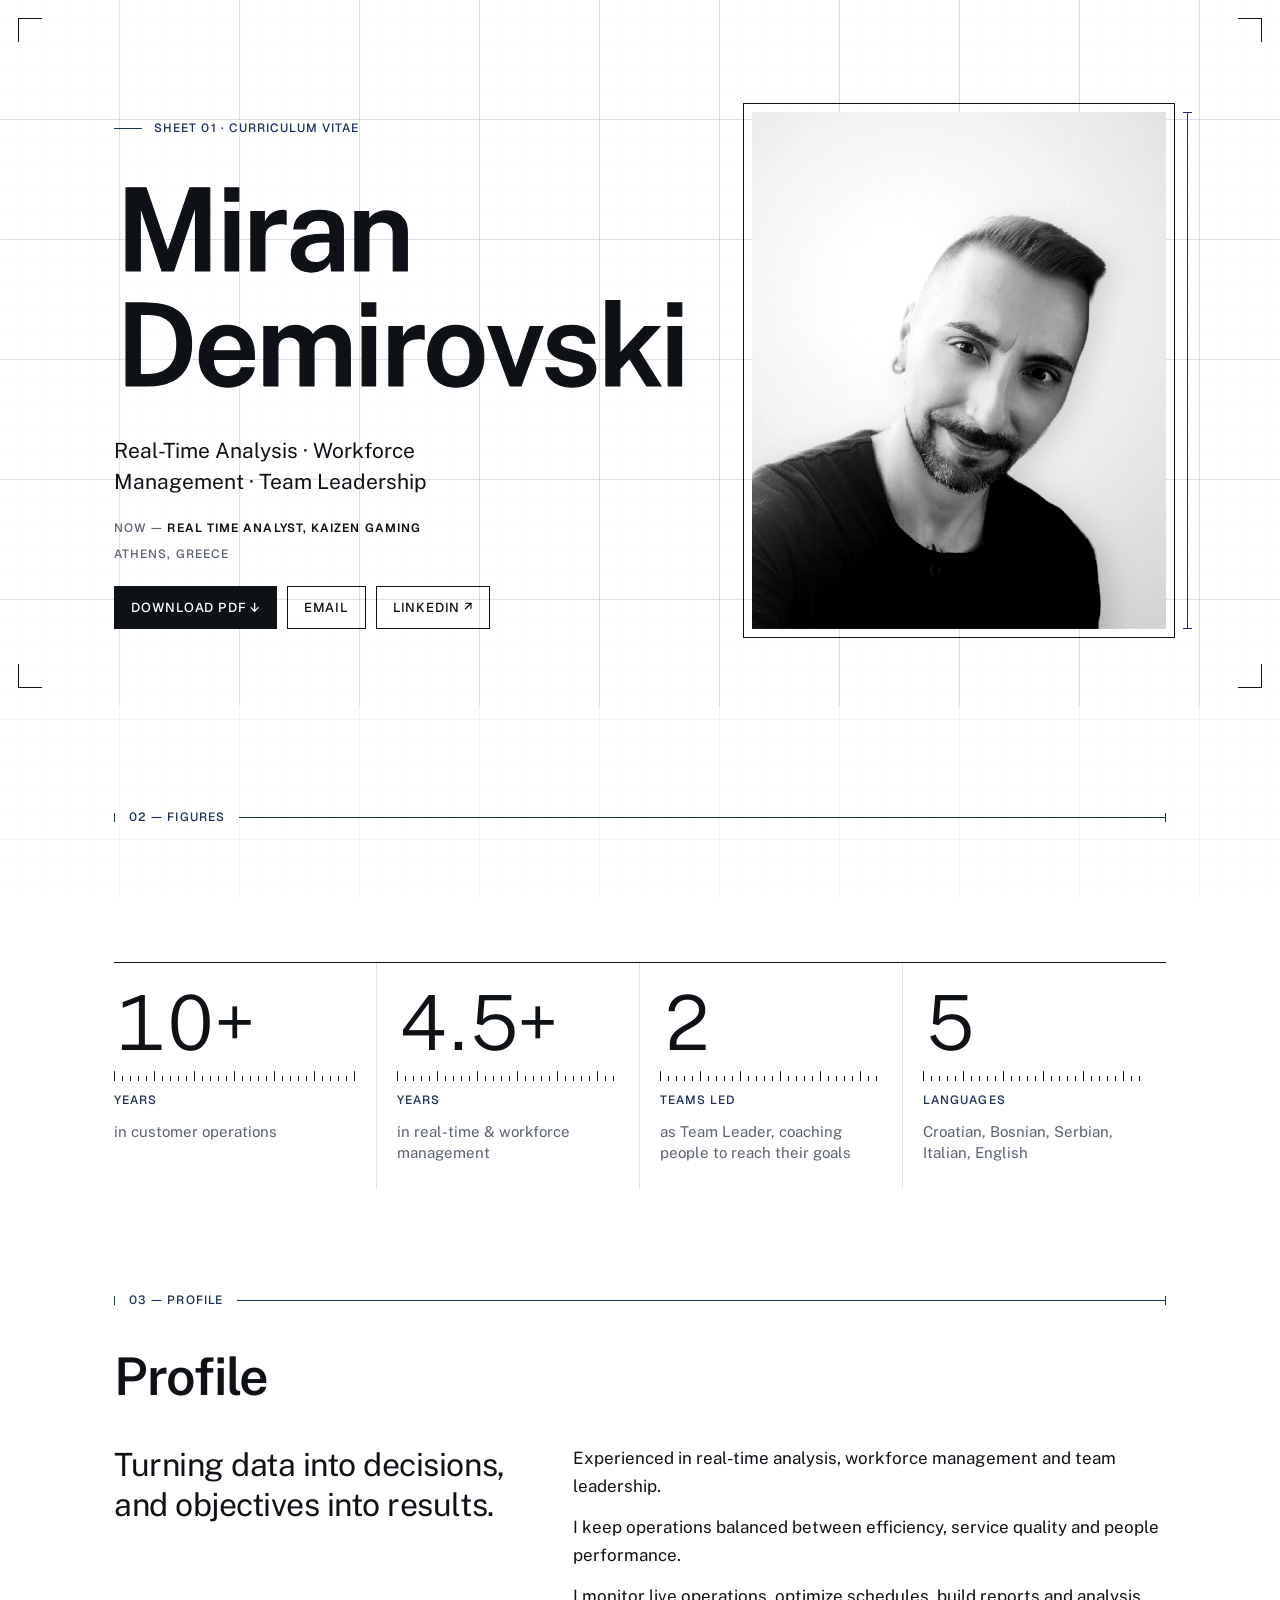
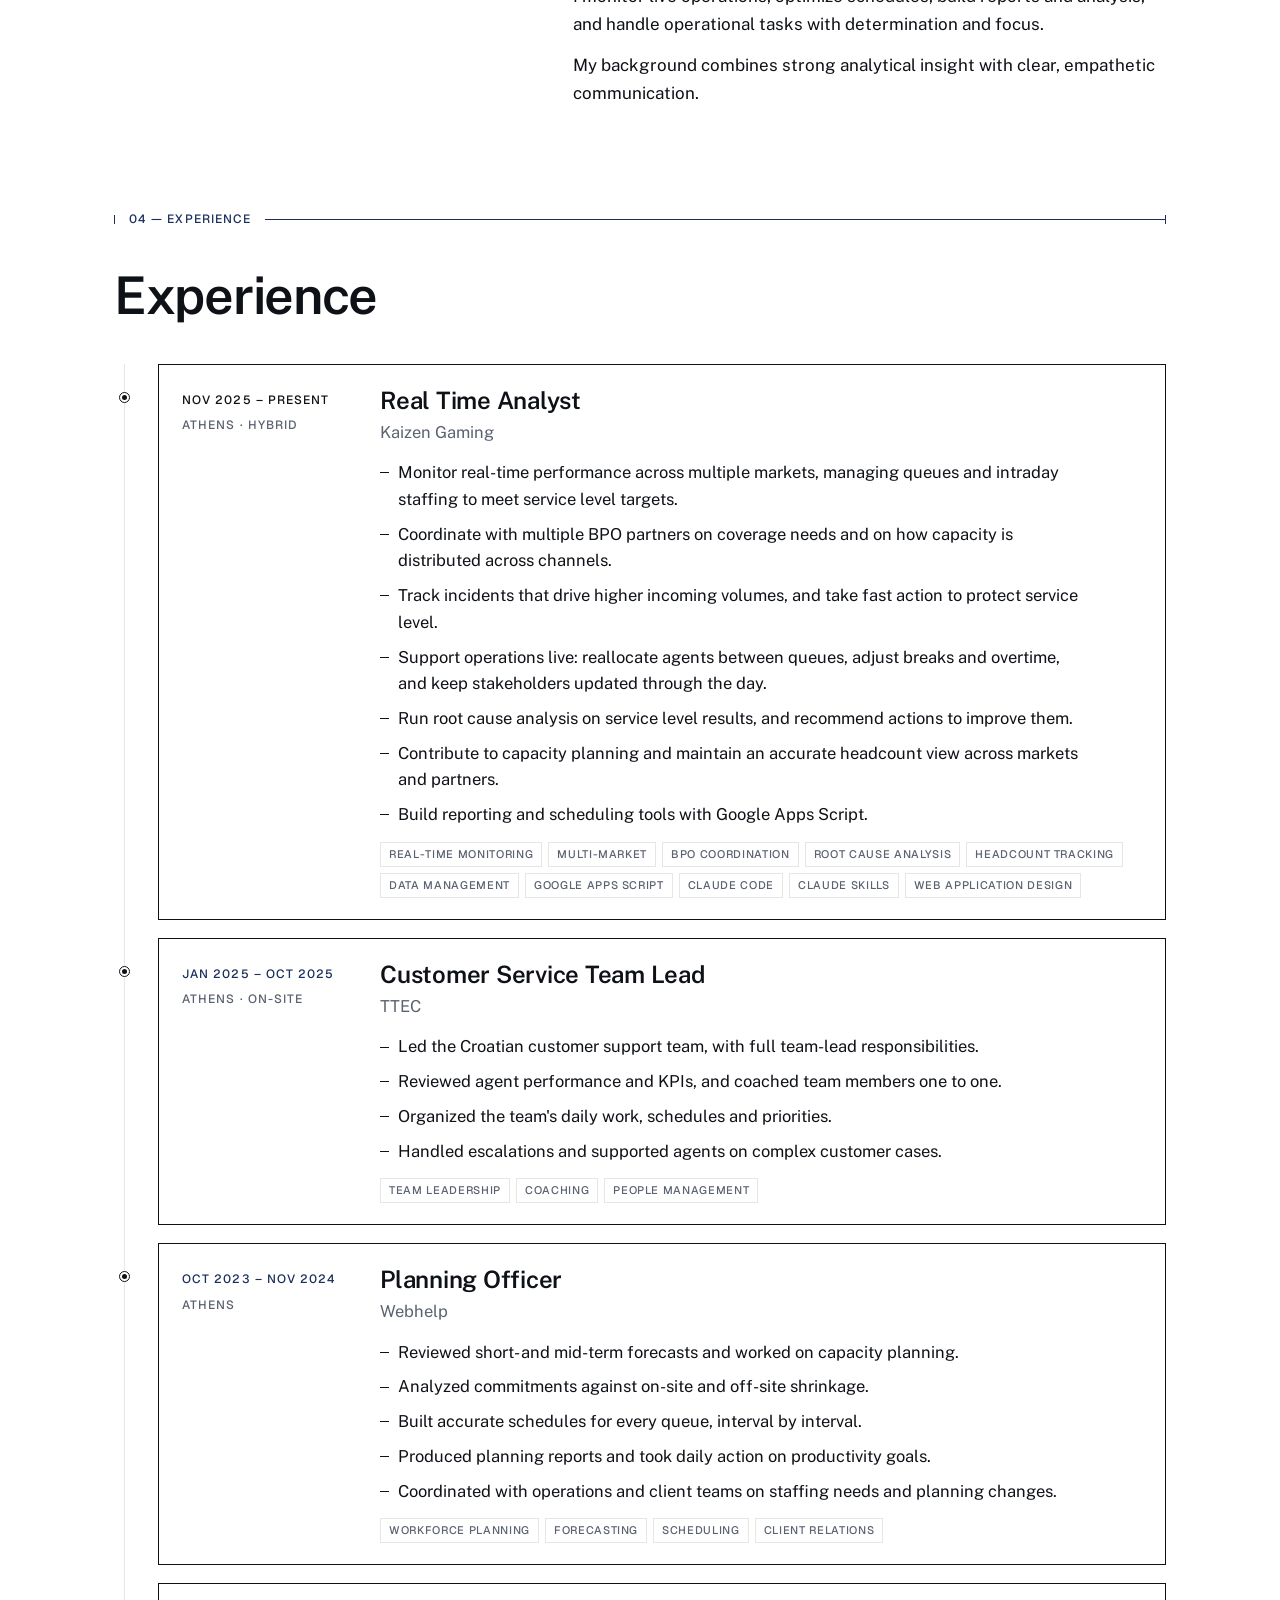
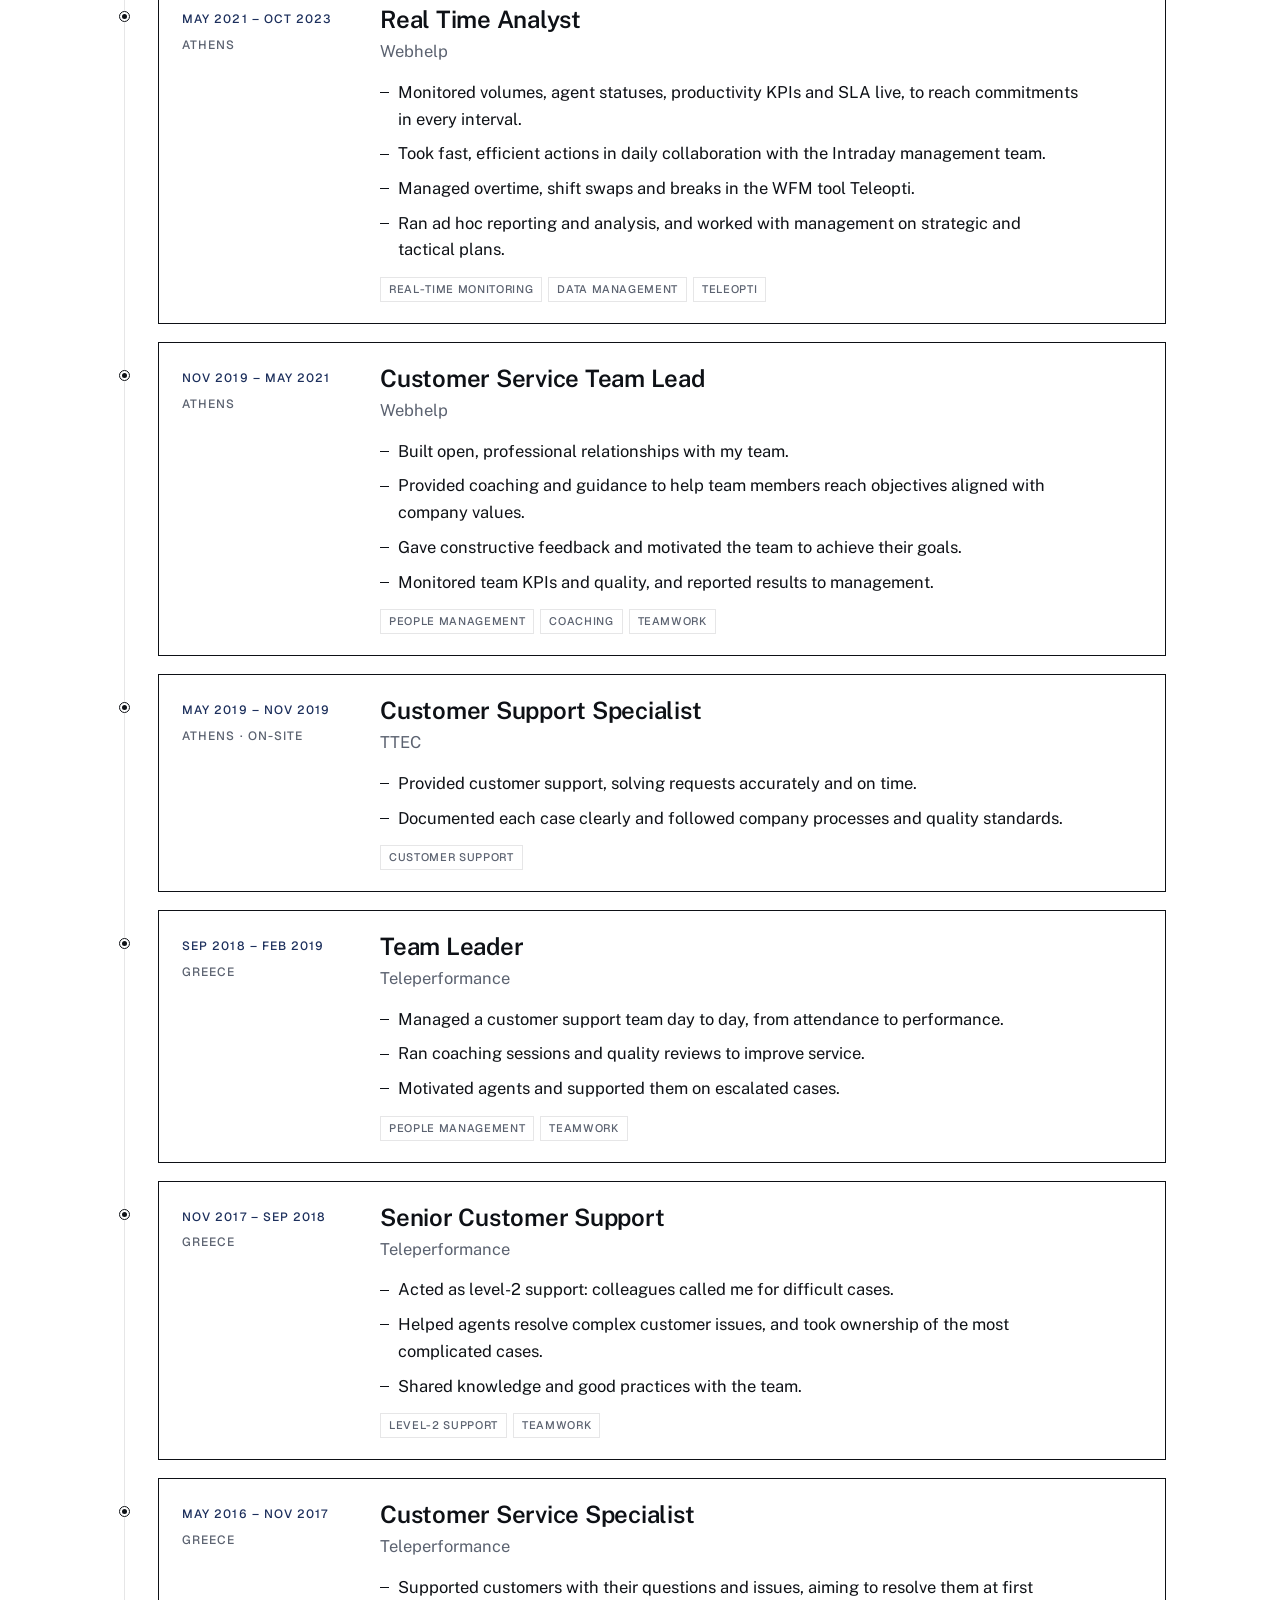
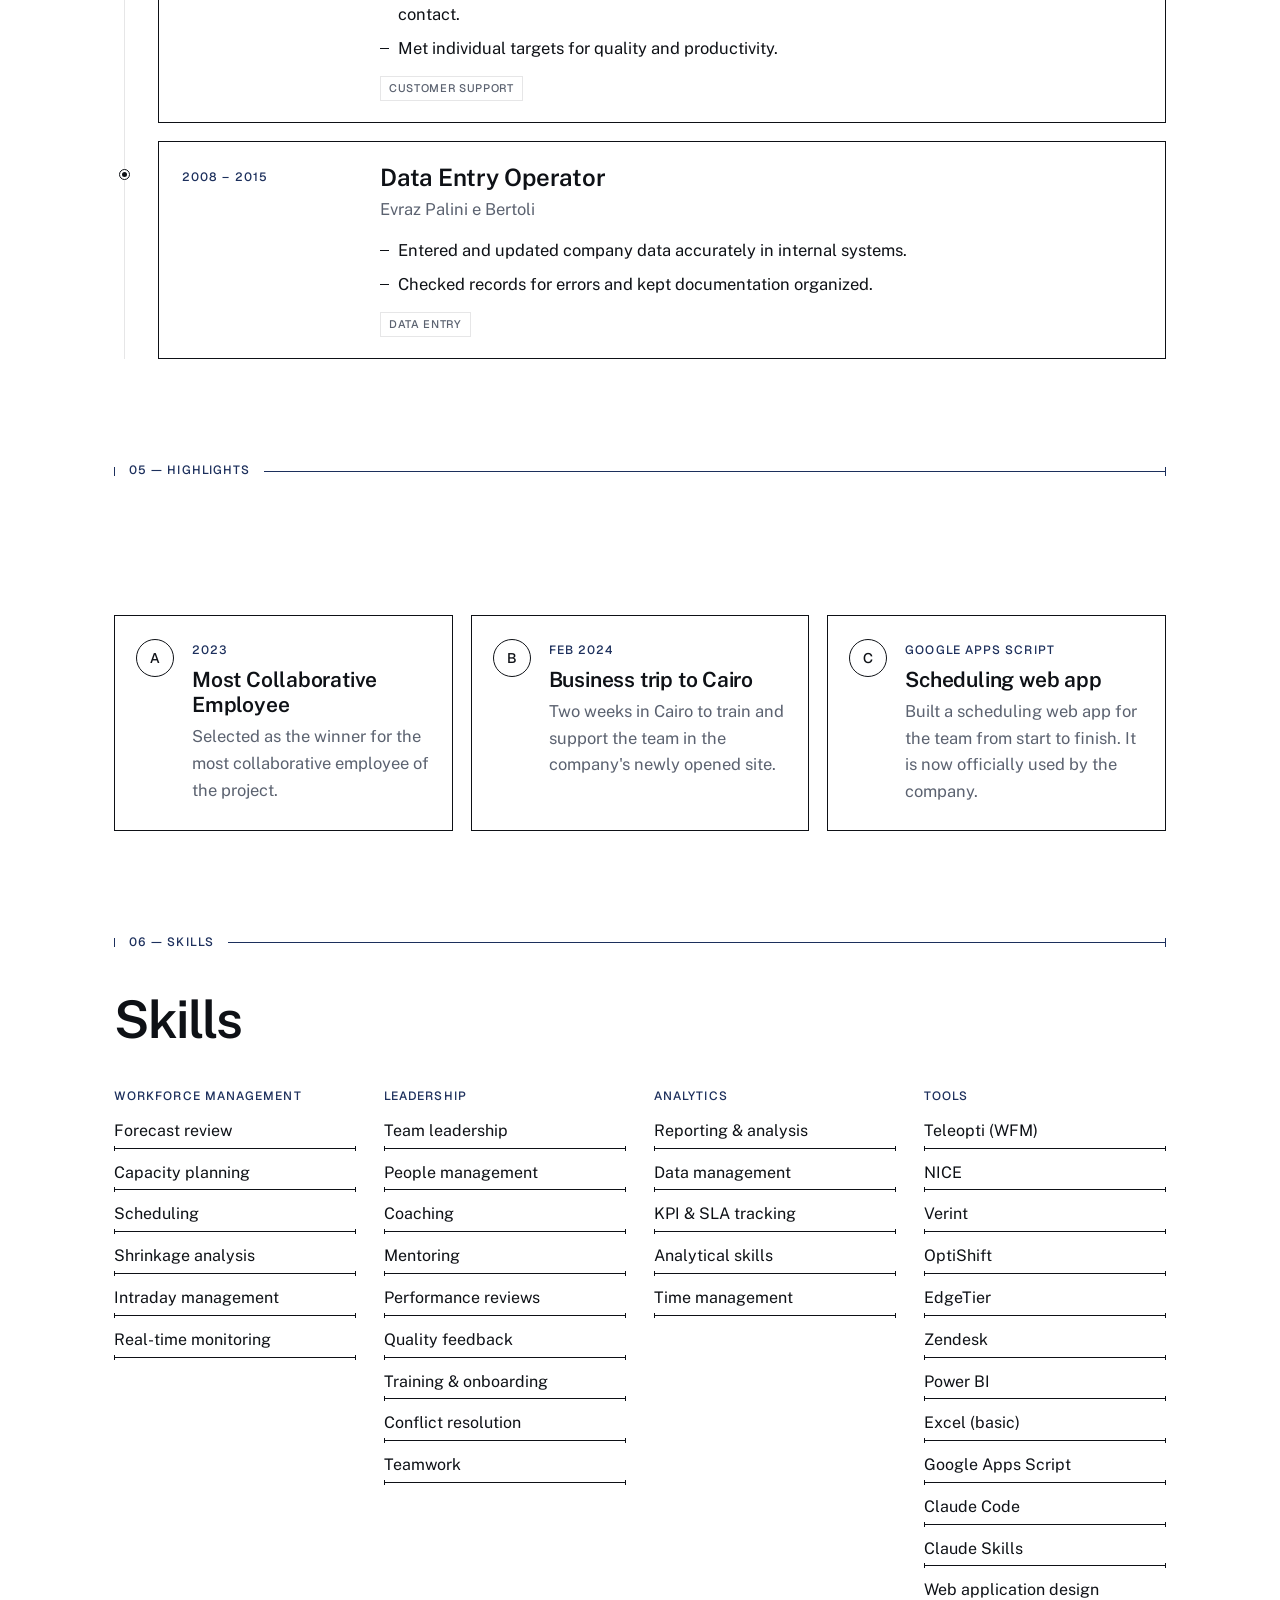
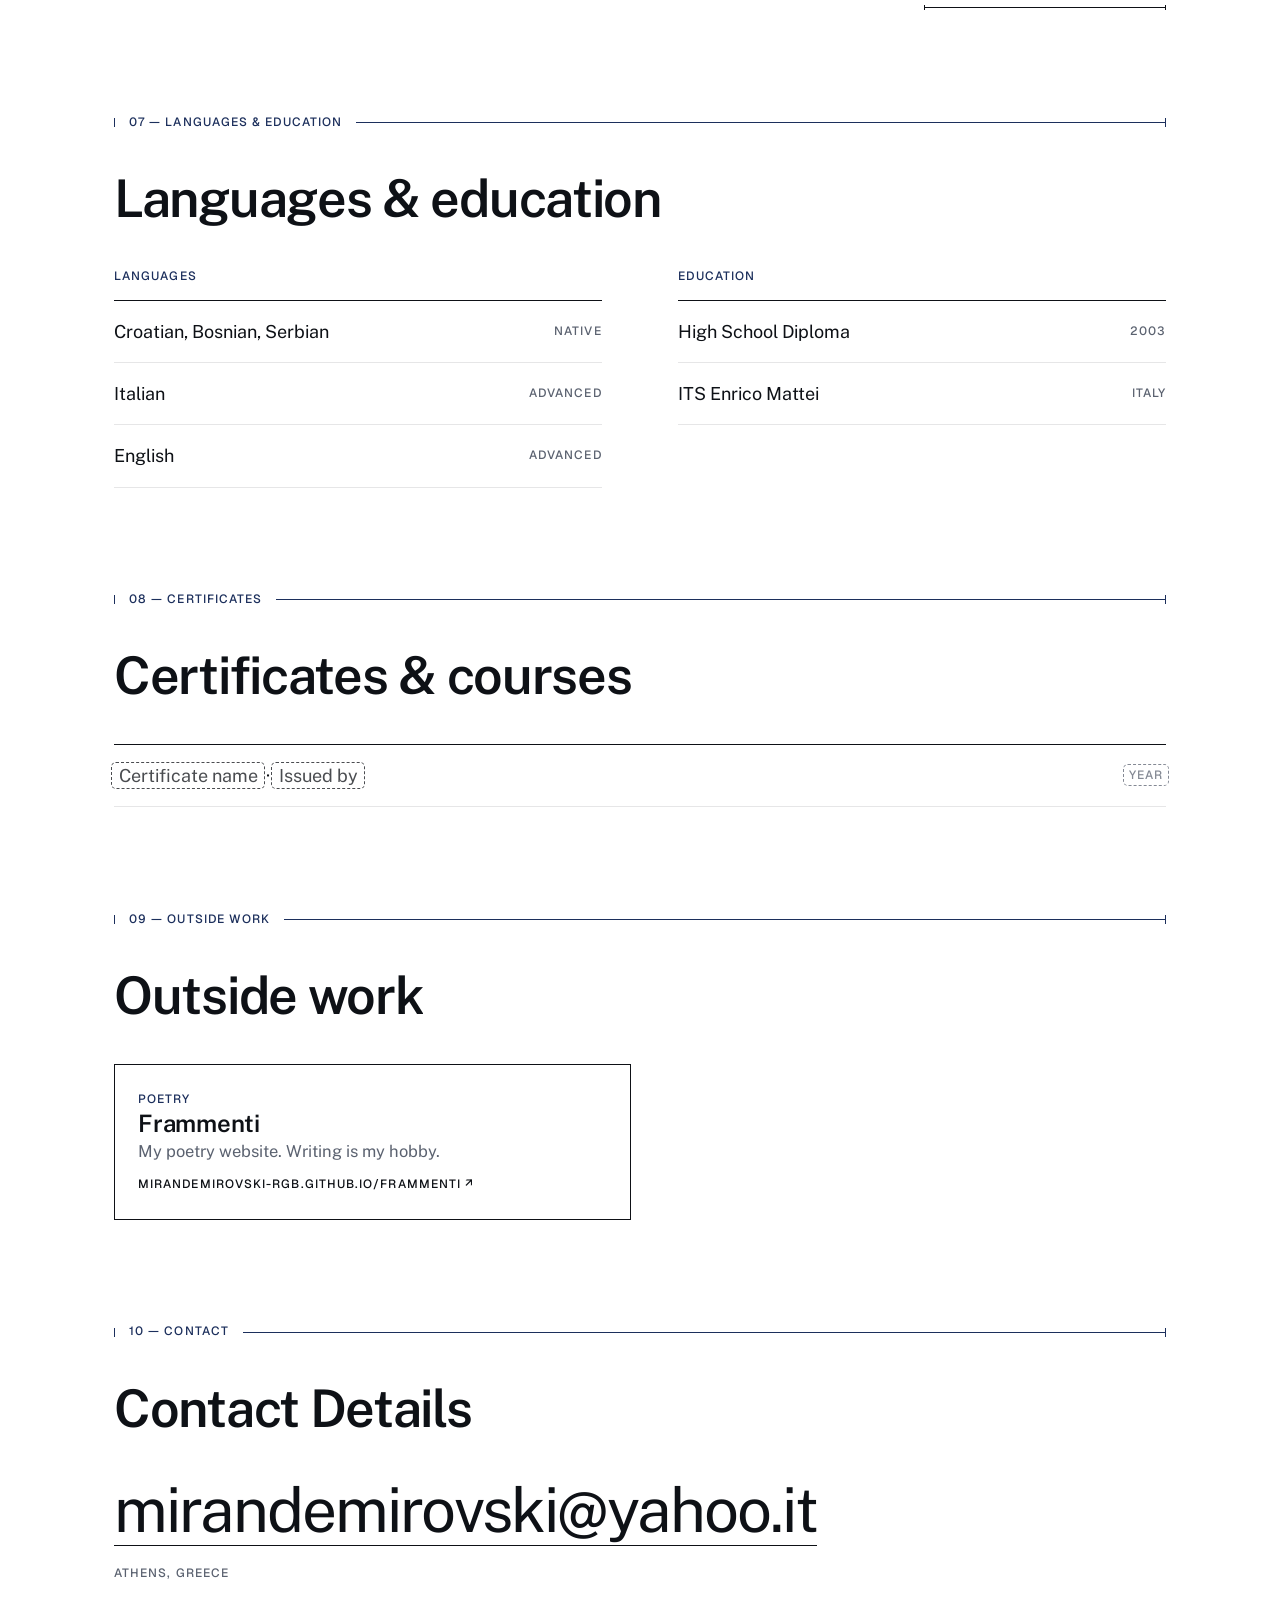
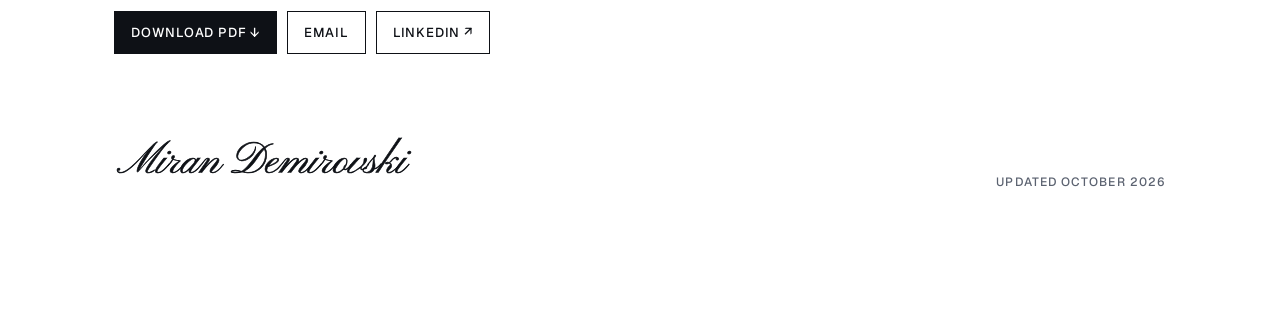
==== index.html @ 48b585ee "Reword Kaizen Gaming role, poetry project card, simpler contact - Kaizen Gaming bullets rewritten: q" ====
<!doctype html>
<html lang="en">
<head>
<meta charset="utf-8">
<meta name="viewport" content="width=device-width, initial-scale=1, viewport-fit=cover">
<title>Miran Demirovski — Real-Time &amp; Workforce Management</title>
<meta name="description" content="Real-Time Analyst in Athens. 10+ years in customer operations, workforce management and team leadership.">
<meta name="author" content="Miran Demirovski">
<link rel="canonical" href="https://mirandemirovski-rgb.github.io/">
<meta property="og:type" content="profile">
<meta property="og:title" content="Miran Demirovski — Real-Time &amp; Workforce Management">
<meta property="og:description" content="Real-Time Analyst in Athens. 10+ years in customer operations, workforce management and team leadership.">
<meta property="og:url" content="https://mirandemirovski-rgb.github.io/">
<meta property="og:image" content="https://mirandemirovski-rgb.github.io/assets/og-image.png">
<meta property="og:image:width" content="1200">
<meta property="og:image:height" content="630">
<meta name="twitter:card" content="summary_large_image">
<meta name="theme-color" content="#ffffff">
<link rel="icon" href="assets/favicon.svg" type="image/svg+xml">
<link rel="apple-touch-icon" href="assets/apple-touch-icon.png">
<link rel="preconnect" href="https://fonts.googleapis.com">
<link rel="preconnect" href="https://fonts.gstatic.com" crossorigin>
<link rel="stylesheet" href="https://fonts.googleapis.com/css2?family=Public+Sans:wght@200..800&family=Geist:wght@400;500;600&family=Pinyon+Script&display=swap">
<link rel="stylesheet" href="assets/core.css">
<script type="application/ld+json">
{"@context":"https://schema.org","@type":"Person","name":"Miran Demirovski","jobTitle":"Real Time Analyst","worksFor":{"@type":"Organization","name":"Kaizen Gaming"},"address":{"@type":"PostalAddress","addressLocality":"Athens","addressCountry":"GR"},"email":"mailto:mirandemirovski@yahoo.it","url":"https://mirandemirovski-rgb.github.io/","sameAs":["https://www.linkedin.com/in/miran-demirovski-b1aa41196"]}
</script>
<style>
/* Layout: a technical drawing sheet on pure white. Grid, dimension lines, navy ink, a signature at the end. */
:root {
  --paper: #ffffff;
  --ink: #0e1116;
  --muted: #5b6270;
  --grid: rgba(14, 17, 22, .045);
  --grid-strong: rgba(14, 17, 22, .1);
  --dim: #1c2f5c;
  --dim-soft: rgba(28, 47, 92, .2);
  --sans: "Public Sans", "Helvetica Neue", Arial, sans-serif;
  --label: "Geist", "Helvetica Neue", Arial, sans-serif;
  --sign: "Pinyon Script", "Snell Roundhand", cursive;
  --gut: clamp(16px, 5vw, 64px);
  --max: 1180px;
  color-scheme: light;
}
body { background: var(--paper); color: var(--ink); font: 400 16.5px/1.62 var(--sans); }
.sr { position: absolute; width: 1px; height: 1px; overflow: hidden; clip: rect(0 0 0 0); white-space: nowrap; }
.lab { font-family: var(--label); font-size: 12px; font-weight: 500; letter-spacing: .09em; text-transform: uppercase; }

/* Grid paper behind the page: fades in after the hero grid, fades out at the end */
.paper {
  position: fixed; inset: 0; z-index: -1; pointer-events: none;
  background-image:
    linear-gradient(var(--grid-strong) 1px, transparent 1px),
    linear-gradient(90deg, var(--grid-strong) 1px, transparent 1px),
    linear-gradient(var(--grid) 1px, transparent 1px),
    linear-gradient(90deg, var(--grid) 1px, transparent 1px);
  background-size: 120px 120px, 120px 120px, 24px 24px, 24px 24px;
  background-position: -1px -1px;
  opacity: 0;
  transition: opacity 1.6s ease;
}
.grid-on .paper { opacity: 1; }
.complete .paper { opacity: .25; }

.wrap { max-width: var(--max); margin: 0 auto; padding-inline: var(--gut); }

/* ---------- First screen ---------- */
.hero { position: relative; padding-block: clamp(56px, 9vw, 112px) clamp(40px, 6vw, 80px); overflow: hidden; }
.hero-grid { position: absolute; inset: 0; width: 100%; height: 100%; pointer-events: none; }
.hero-grid line { stroke: var(--grid-strong); stroke-width: 1; vector-effect: non-scaling-stroke; }
.js .hero-grid line { stroke-dasharray: var(--len); stroke-dashoffset: var(--len); animation: drawline 1.1s cubic-bezier(.6,.05,.25,1) forwards; animation-delay: var(--d); }
@keyframes drawline { to { stroke-dashoffset: 0; } }

/* Corner marks: each arm draws out from its corner */
.corner { position: absolute; width: 24px; height: 24px; }
.corner::before, .corner::after { content: ""; position: absolute; background: var(--ink); }
.corner::before { height: 1px; width: 100%; }
.corner::after { width: 1px; height: 100%; }
.corner.tl { top: 18px; left: 18px; } .corner.tl::before { top: 0; left: 0; transform-origin: left; } .corner.tl::after { top: 0; left: 0; transform-origin: top; }
.corner.tr { top: 18px; right: 18px; } .corner.tr::before { top: 0; right: 0; transform-origin: right; } .corner.tr::after { top: 0; right: 0; transform-origin: top; }
.corner.bl { bottom: 18px; left: 18px; } .corner.bl::before { bottom: 0; left: 0; transform-origin: left; } .corner.bl::after { bottom: 0; left: 0; transform-origin: bottom; }
.corner.br { bottom: 18px; right: 18px; } .corner.br::before { bottom: 0; right: 0; transform-origin: right; } .corner.br::after { bottom: 0; right: 0; transform-origin: bottom; }
.js .corner::before { transform: scaleX(0); animation: armx 1.4s cubic-bezier(.65,0,.35,1) forwards; animation-delay: var(--cd); }
.js .corner::after { transform: scaleY(0); animation: army 1.4s cubic-bezier(.65,0,.35,1) forwards; animation-delay: var(--cd); }
@keyframes armx { to { transform: scaleX(1); } }
@keyframes army { to { transform: scaleY(1); } }

.hero-inner { position: relative; display: grid; grid-template-columns: minmax(0, 1.25fr) minmax(0, .9fr); gap: clamp(28px, 5vw, 72px); align-items: end; }
.hero-text { min-width: 0; display: grid; gap: 22px; }
.sheet-label { color: var(--dim); display: flex; gap: 12px; align-items: center; margin: 0; }
.sheet-label::before { content: ""; width: 28px; height: 1px; background: currentColor; }

/* Name drawn as an outline, letter by letter, then filled */
.name { margin: 0; line-height: 0; }
.name-svg { width: 100%; height: auto; overflow: visible; display: block; }
.name-svg text { font-family: var(--sans); font-size: 100px; font-weight: 600; letter-spacing: -3px; fill: var(--ink); stroke: var(--ink); stroke-width: 1; vector-effect: non-scaling-stroke; }
.js .name-svg text { fill-opacity: 0; }
.js .name-svg tspan { stroke-dasharray: 700; stroke-dashoffset: 700; }
.js .name-svg.go tspan { animation: drawname 1.5s cubic-bezier(.45,.05,.3,1) forwards; animation-delay: calc(var(--d) + .65s); }
.js .name-svg.go text { animation: fillname .9s ease forwards; animation-delay: 2s; }
@keyframes drawname { to { stroke-dashoffset: 0; } }
@keyframes fillname { to { fill-opacity: 1; } }

.headline { margin: 0; font-size: clamp(17px, 1.7vw, 21px); line-height: 1.45; font-weight: 400; max-width: 34ch; text-wrap: balance; }
.now { color: var(--muted); display: grid; gap: 6px; margin: 0; }
.now b { color: var(--ink); font-weight: 600; }
.js .fade-late { opacity: 0; transform: translateY(8px); animation: up .8s cubic-bezier(.2,.8,.2,1) forwards; animation-delay: var(--d, 2.4s); }
@keyframes up { to { opacity: 1; transform: none; } }

.cta { display: flex; flex-wrap: wrap; gap: 10px; }
.btn {
  font: 500 13px/1 var(--label); letter-spacing: .06em; text-transform: uppercase; text-decoration: none;
  padding: 14px 16px; border: 1px solid var(--ink); display: inline-flex; gap: 10px; align-items: center;
  background: transparent; transition: background .25s ease, color .25s ease, border-color .25s ease;
}
.btn.solid, .btn:hover { background: var(--ink); color: var(--paper); }
.btn.solid:hover { background: var(--dim); border-color: var(--dim); }

/* Photo uncovered by a scan line, then developed */
.photo { position: relative; margin: 0; min-width: 0; }
.photo-frame { position: relative; aspect-ratio: 4 / 5; overflow: hidden; background: var(--paper); outline: 1px solid var(--ink); outline-offset: 8px; }
.photo img { width: 100%; height: 100%; object-fit: cover; object-position: 56% 40%; filter: contrast(1.06); }
.js .photo img { filter: brightness(2.7) contrast(.25); animation: develop 2.2s ease 1.9s forwards; }
@keyframes develop { to { filter: brightness(1) contrast(1.06); } }
.photo .cover { position: absolute; inset: 0; background: var(--paper); transform-origin: bottom; }
.photo .scan { position: absolute; left: -8px; right: -8px; top: 0; height: 1px; background: var(--dim); box-shadow: 0 0 0 .5px var(--dim); }
.js .photo .cover { animation: uncover 1.9s cubic-bezier(.6,.05,.3,1) 1.25s forwards; }
.js .photo .scan { animation: scan 1.9s cubic-bezier(.6,.05,.3,1) 1.25s forwards, fadeout .4s ease 3.15s forwards; }
html:not(.js) .photo .cover, html:not(.js) .photo .scan { display: none; }
@keyframes uncover { to { transform: scaleY(0); } }
@keyframes scan { to { transform: translateY(var(--h, 400px)); } }
@keyframes fadeout { to { opacity: 0; } }
.photo figcaption { margin-top: 18px; color: var(--muted); display: flex; justify-content: space-between; gap: 12px; }
.photo .vdim { position: absolute; top: 0; bottom: 0; right: -26px; width: 9px; border-block: 1px solid var(--dim); }
.photo .vdim::before { content: ""; position: absolute; left: 4px; top: 0; bottom: 0; width: 1px; background: var(--dim); }
.js .photo .vdim { opacity: 0; animation: up .6s ease 3.2s forwards; }

/* ---------- Sections ---------- */
section { padding-block: clamp(56px, 8vw, 104px) 0; }
/* Dimension line that measures each section */
.dim { position: relative; display: flex; align-items: center; gap: 14px; color: var(--dim); margin-bottom: clamp(26px, 4vw, 40px); }
.dim .line { position: relative; flex: 1; height: 9px; }
.dim .line::before { content: ""; position: absolute; left: 0; right: 0; top: 4px; height: 1px; background: currentColor; transform-origin: left; }
.dim .line::after { content: ""; position: absolute; right: 0; top: 0; height: 9px; width: 1px; background: currentColor; }
.dim .tick { width: 1px; height: 9px; background: currentColor; }
.js .dim .line::before { transform: scaleX(0); transition: transform 1.1s cubic-bezier(.6,.05,.25,1) .1s; }
.js .dim .line::after { opacity: 0; transition: opacity .3s ease 1.1s; }
.js .dim.in .line::before { transform: none; }
.js .dim.in .line::after { opacity: 1; }

/* Section titles rise smoothly from behind a line */
h2 { margin: 0 0 clamp(24px, 4vw, 40px); font-size: clamp(30px, 4.4vw, 52px); line-height: 1.05; font-weight: 600; letter-spacing: -.025em; }
.rv { display: inline-block; overflow: hidden; vertical-align: bottom; padding-bottom: .1em; margin-bottom: -.1em; }
.rv > span { display: inline-block; }
.js .rv > span { transform: translateY(110%); opacity: 0; transition: transform 1.1s cubic-bezier(.2,.8,.2,1), opacity .9s ease; }
.js .in .rv > span, .js .rv.in > span { transform: none; opacity: 1; }

/* Figures that count up over a ruler */
.facts { display: grid; grid-template-columns: repeat(4, minmax(0, 1fr)); border-top: 1px solid var(--ink); }
.fact { padding: 22px 20px 26px 0; border-right: 1px solid var(--grid-strong); display: grid; gap: 10px; align-content: start; min-width: 0; }
.fact + .fact { padding-left: 20px; }
.fact:last-child { border-right: 0; }
.fact .num { font-size: clamp(44px, 6vw, 76px); line-height: 1; font-weight: 300; font-variant-numeric: tabular-nums; letter-spacing: -.04em; }
.fact .unit { color: var(--dim); }
.fact .lbl { color: var(--muted); font-size: 15px; line-height: 1.4; }
.ruler { height: 10px; background-image: repeating-linear-gradient(90deg, var(--ink) 0 1px, transparent 1px 8px), repeating-linear-gradient(90deg, var(--ink) 0 1px, transparent 1px 40px); background-size: 100% 5px, 100% 10px; background-repeat: no-repeat; background-position: bottom left; }
.js .ruler { clip-path: inset(0 100% 0 0); transition: clip-path .9s cubic-bezier(.3,.6,.2,1); }
.js .fact.in .ruler { clip-path: inset(0 0 0 0); }

.about { display: grid; grid-template-columns: minmax(0, .8fr) minmax(0, 1.2fr); gap: clamp(24px, 5vw, 72px); }
.about .lead { margin: 0; font-size: clamp(22px, 2.6vw, 32px); line-height: 1.25; font-weight: 400; letter-spacing: -.015em; text-wrap: balance; }
.about .body { display: grid; gap: 14px; font-size: 17px; max-width: 62ch; }
.about .body p { margin: 0; }
.js .about .body p { opacity: 0; transform: translateY(10px); transition: opacity .8s ease, transform .8s cubic-bezier(.2,.8,.2,1); transition-delay: calc(var(--i) * 120ms); }
.js .about.in .body p { opacity: 1; transform: none; }

/* Timeline drawn by scroll; cards drawn border-first */
.timeline { position: relative; display: grid; gap: 18px; padding-left: 44px; }
.tl-track { position: absolute; left: 10px; top: 0; bottom: 0; width: 1px; background: var(--grid-strong); }
.tl-line { position: absolute; left: 10px; top: 0; bottom: 0; width: 1px; background: var(--ink); transform-origin: top; transform: scaleY(var(--p, 1)); }
.job { position: relative; display: grid; grid-template-columns: 170px minmax(0, 1fr); gap: 8px 28px; padding: 22px 24px; background: var(--paper); }
.job .node { position: absolute; left: -39px; top: 28px; width: 11px; height: 11px; border: 1px solid var(--ink); background: var(--paper); border-radius: 50%; }
.job .node::after { content: ""; position: absolute; inset: 2px; border-radius: 50%; background: var(--ink); }
.js .job .node { transform: scale(0); transition: transform .5s cubic-bezier(.3,1.6,.4,1) .15s; }
.js .job.in .node { transform: none; }
.b { position: absolute; background: var(--ink); }
.b.t { top: 0; left: 0; right: 0; height: 1px; transform-origin: left; }
.b.r { top: 0; right: 0; bottom: 0; width: 1px; transform-origin: top; }
.b.bt { bottom: 0; left: 0; right: 0; height: 1px; transform-origin: right; }
.b.l { top: 0; left: 0; bottom: 0; width: 1px; transform-origin: bottom; }
.js .b.t, .js .b.bt { transform: scaleX(0); }
.js .b.r, .js .b.l { transform: scaleY(0); }
.js .b { transition: transform .32s linear; }
.js .in > .b.t { transform: none; transition-delay: 0s; }
.js .in > .b.r { transform: none; transition-delay: .32s; }
.js .in > .b.bt { transform: none; transition-delay: .64s; }
.js .in > .b.l { transform: none; transition-delay: .96s; }
.job .when { color: var(--dim); padding-top: 5px; }
.job .when span { display: block; color: var(--muted); margin-top: 6px; }
.job h3 { margin: 0; font-size: clamp(20px, 2.1vw, 24px); line-height: 1.2; font-weight: 600; letter-spacing: -.01em; }
.job .co { margin: 4px 0 0; color: var(--muted); }
.job ul { margin: 14px 0 0; padding: 0; list-style: none; display: grid; gap: 8px; max-width: 70ch; }
.job li { position: relative; padding-left: 18px; }
.job li::before { content: ""; position: absolute; left: 0; top: .8em; width: 9px; height: 1px; background: var(--ink); }
.tags { display: flex; flex-wrap: wrap; gap: 6px; margin-top: 14px; }
.tag { font: 500 11px/1 var(--label); letter-spacing: .06em; text-transform: uppercase; padding: 6px 8px; border: 1px solid var(--grid-strong); color: var(--muted); }
.js .job .body { opacity: 0; transform: translateY(6px); transition: opacity .7s ease .55s, transform .7s cubic-bezier(.2,.8,.2,1) .55s; }
.js .job.in .body { opacity: 1; transform: none; }
.job.current .when { color: var(--ink); }

/* Highlights as drawing callouts */
.callouts { display: grid; grid-template-columns: repeat(3, minmax(0, 1fr)); gap: 18px; }
.callout { position: relative; padding: 26px 22px 26px 78px; min-width: 0; background: var(--paper); }
.callout .bubble { position: absolute; left: 22px; top: 24px; width: 38px; height: 38px; border: 1px solid var(--ink); border-radius: 50%; display: grid; place-items: center; font: 500 14px/1 var(--label); }
.callout .when { color: var(--dim); }
.callout h3 { margin: 6px 0 6px; font-size: 21px; line-height: 1.2; font-weight: 600; letter-spacing: -.01em; }
.callout p { margin: 0; color: var(--muted); }
.js .callout .bubble { transform: scale(0) rotate(-90deg); transition: transform .6s cubic-bezier(.3,1.5,.4,1) .2s; }
.js .callout.in .bubble { transform: none; }
.js .callout .txt { opacity: 0; transition: opacity .7s ease .7s; }
.js .callout.in .txt { opacity: 1; }

/* Skills with measured underlines */
.skills { display: grid; grid-template-columns: repeat(4, minmax(0, 1fr)); gap: 32px 28px; }
.skill-group h3 { margin: 0 0 14px; color: var(--dim); }
.skill-group ul { list-style: none; margin: 0; padding: 0; display: grid; gap: 12px; }
.skill-group li { position: relative; padding-bottom: 9px; font-size: 16px; line-height: 1.3; }
.skill-group li::after { content: ""; position: absolute; left: 0; right: 0; bottom: 0; height: 5px; border-left: 1px solid var(--ink); border-right: 1px solid var(--ink); background: linear-gradient(var(--ink), var(--ink)) center / 100% 1px no-repeat; transform-origin: left; }
.js .skill-group li::after { transform: scaleX(0); transition: transform .8s cubic-bezier(.6,.05,.25,1); transition-delay: calc(var(--i) * 70ms); }
.js .skill-group.in li::after { transform: none; }

.duo { display: grid; grid-template-columns: repeat(2, minmax(0, 1fr)); gap: clamp(32px, 6vw, 80px); }
.duo h3 { margin: 0 0 14px; color: var(--dim); }
.rows { display: grid; border-top: 1px solid var(--ink); }
.row { display: flex; justify-content: space-between; gap: 16px; padding: 16px 0; border-bottom: 1px solid var(--grid-strong); font-size: 18px; }
.row .lab { color: var(--muted); align-self: center; text-align: right; }
.projects { display: grid; grid-template-columns: repeat(2, minmax(0, 1fr)); gap: 18px; }
.project { position: relative; display: grid; gap: 6px; padding: 26px 24px; text-decoration: none; background: var(--paper); transition: background .3s ease, color .3s ease; min-width: 0; }
.project .k { color: var(--dim); }
.project h3 { margin: 0; font-size: 24px; line-height: 1.2; font-weight: 600; letter-spacing: -.01em; }
.project p { margin: 0; color: var(--muted); }
.project .go { margin-top: 10px; color: var(--ink); overflow-wrap: anywhere; }
.project:hover { background: var(--ink); color: var(--paper); }
.project:hover .k, .project:hover p, .project:hover .go { color: var(--paper); }
.js .project .txt { opacity: 0; transition: opacity .7s ease .7s; }
.js .project.in .txt { opacity: 1; }

/* ---------- Contact + signature ---------- */
.contact { padding-bottom: 120px; }
.contact .mail { display: inline-block; font-size: clamp(26px, 5.2vw, 62px); line-height: 1.1; font-weight: 400; letter-spacing: -.03em; text-decoration: none; overflow-wrap: anywhere; border-bottom: 1px solid var(--ink); }
.contact .mail:hover { color: var(--dim); border-color: var(--dim); }
.contact .meta { margin-top: 18px; display: grid; gap: 6px; color: var(--muted); }
.contact .meta a { text-decoration: none; overflow-wrap: anywhere; }
.contact .meta a:hover { color: var(--ink); }
.contact .cta { margin-top: 28px; }
.sign-off { margin-top: clamp(48px, 7vw, 80px); display: flex; align-items: end; justify-content: space-between; gap: 24px; flex-wrap: wrap; }
.sig { width: min(300px, 72vw); height: auto; overflow: visible; display: block; }
.sig text { font-family: var(--sign); font-size: 150px; fill: var(--ink); stroke: var(--ink); stroke-width: .6; vector-effect: non-scaling-stroke; }
.js .sig text { fill-opacity: 0; stroke-dasharray: 900; stroke-dashoffset: 900; }
.js .sig.go text { animation: sigdraw 2.6s cubic-bezier(.45,.1,.35,1) forwards, sigfill 1s ease 1.9s forwards; }
.js .sig .wipe { transform: scaleX(0); transform-origin: left; transform-box: fill-box; }
.js .sig.go .wipe { animation: wipe 2.4s cubic-bezier(.5,.1,.35,1) forwards; }
@keyframes sigdraw { to { stroke-dashoffset: 0; } }
@keyframes sigfill { to { fill-opacity: 1; } }
@keyframes wipe { to { transform: none; } }
.updated { color: var(--muted); }

/* Crosshair cursor aligned to the grid (computer only) */
.xh { position: fixed; pointer-events: none; z-index: 50; opacity: 0; transition: opacity .3s ease; }
.xh.on { opacity: 1; }
.xh-v { top: 0; bottom: 0; width: 1px; background: var(--dim-soft); left: 0; }
.xh-h { left: 0; right: 0; height: 1px; background: var(--dim-soft); top: 0; }
.xh-r { font: 500 10px/1 var(--label); color: var(--dim); letter-spacing: .06em; padding: 4px 6px; background: var(--paper); border: 1px solid var(--dim-soft); top: 0; left: 0; }

/* ---------- Responsive ---------- */
@media (max-width: 900px) {
  .hero-inner { grid-template-columns: minmax(0, 1fr); align-items: start; }
  .photo { max-width: 460px; width: calc(100% - 34px); }
  .facts { grid-template-columns: repeat(2, minmax(0, 1fr)); }
  .fact:nth-child(2) { border-right: 0; }
  .fact:nth-child(3) { padding-left: 0; }
  .fact:nth-child(n+3) { border-top: 1px solid var(--grid-strong); }
  .about, .duo, .callouts, .projects { grid-template-columns: minmax(0, 1fr); }
  .skills { grid-template-columns: repeat(2, minmax(0, 1fr)); }
}
@media (max-width: 560px) {
  .timeline { padding-left: 26px; }
  .tl-track, .tl-line { left: 4px; }
  .job { grid-template-columns: minmax(0, 1fr); padding: 18px 16px; }
  .job .node { left: -27px; top: 24px; }
  .callout { padding: 22px 16px 22px 70px; }
  .callout .bubble { left: 16px; }
  .skills { grid-template-columns: minmax(0, 1fr); }
  .fact { padding-right: 12px; }
  .fact + .fact { padding-left: 12px; }
  .fact:nth-child(3) { padding-left: 0; }
  .corner { display: none; }
  .row { font-size: 17px; }
}
@media print { .paper, .xh { display: none; } }
</style>
</head>
<body>
<div class="paper" aria-hidden="true"></div>

<header class="hero" id="top">
  <svg class="hero-grid" aria-hidden="true"></svg>
  <span class="corner tl" style="--cd:.3s" aria-hidden="true"></span><span class="corner tr" style="--cd:.42s" aria-hidden="true"></span>
  <span class="corner br" style="--cd:.54s" aria-hidden="true"></span><span class="corner bl" style="--cd:.66s" aria-hidden="true"></span>
  <div class="wrap hero-inner">
    <div class="hero-text">
      <p class="lab sheet-label fade-late" style="--d:.5s">Sheet 01 · Curriculum vitae</p>
      <h1 class="name"><svg class="name-svg" aria-hidden="true"></svg><span class="sr" id="name-text"></span></h1>
      <p class="headline fade-late" id="headline" style="--d:2.5s"></p>
      <p class="lab now fade-late" id="now" style="--d:2.75s"></p>
      <div class="cta fade-late" id="cta" style="--d:3s"></div>
    </div>
    <figure class="photo">
      <div class="photo-frame">
        <img id="photo" alt="Portrait of Miran Demirovski" width="959" height="960">
        <span class="cover" aria-hidden="true"></span>
        <span class="scan" aria-hidden="true"></span>
      </div>
      <span class="vdim" aria-hidden="true"></span>
    </figure>
  </div>
</header>

<main>
  <section class="wrap" aria-labelledby="h-fig">
    <div class="dim lab"><span class="tick"></span><span>02 — Figures</span><span class="line"></span></div>
    <h2 id="h-fig" class="reveal">Key figures</h2>
    <div class="facts" id="facts"></div>
  </section>

  <section class="wrap" aria-labelledby="h-about">
    <div class="dim lab"><span class="tick"></span><span>03 — Profile</span><span class="line"></span></div>
    <h2 id="h-about" class="reveal">Profile</h2>
    <div class="about" id="about"></div>
  </section>

  <section class="wrap" aria-labelledby="h-exp">
    <div class="dim lab"><span class="tick"></span><span>04 — Experience</span><span class="line"></span></div>
    <h2 id="h-exp" class="reveal">Experience</h2>
    <div class="timeline" id="timeline"><span class="tl-track"></span><span class="tl-line"></span></div>
  </section>

  <section class="wrap" aria-labelledby="h-hi">
    <div class="dim lab"><span class="tick"></span><span>05 — Highlights</span><span class="line"></span></div>
    <h2 id="h-hi" class="reveal">Highlights</h2>
    <div class="callouts" id="highlights"></div>
  </section>

  <section class="wrap" aria-labelledby="h-skills">
    <div class="dim lab"><span class="tick"></span><span>06 — Skills</span><span class="line"></span></div>
    <h2 id="h-skills" class="reveal">Skills</h2>
    <div class="skills" id="skills"></div>
  </section>

  <section class="wrap" aria-labelledby="h-lang">
    <div class="dim lab"><span class="tick"></span><span>07 — Languages &amp; education</span><span class="line"></span></div>
    <h2 id="h-lang" class="reveal">Languages &amp; education</h2>
    <div class="duo">
      <div><h3 class="lab">Languages</h3><div class="rows" id="langs"></div></div>
      <div><h3 class="lab">Education</h3><div class="rows" id="edu"></div></div>
    </div>
  </section>

  <section class="wrap" aria-labelledby="h-cert">
    <div class="dim lab"><span class="tick"></span><span>08 — Certificates</span><span class="line"></span></div>
    <h2 id="h-cert" class="reveal">Certificates &amp; courses</h2>
    <div class="rows" id="certs"></div>
  </section>

  <section class="wrap" aria-labelledby="h-int">
    <div class="dim lab"><span class="tick"></span><span>09 — Outside work</span><span class="line"></span></div>
    <h2 id="h-int" class="reveal">Outside work</h2>
    <div class="projects" id="projects"></div>
  </section>

  <section class="wrap contact" aria-labelledby="h-contact" id="contact">
    <div class="dim lab"><span class="tick"></span><span>10 — Contact</span><span class="line"></span></div>
    <h2 id="h-contact" class="reveal">Contact Details</h2>
    <a class="mail" id="mail"></a>
    <div class="meta lab" id="meta"></div>
    <div class="cta" id="cta2"></div>
    <div class="sign-off">
      <svg class="sig" id="sig" role="img" aria-label="Signature: Miran Demirovski"></svg>
      <span class="lab updated">Updated October 2026</span>
    </div>
  </section>
</main>

<div class="xh xh-v" aria-hidden="true"></div>
<div class="xh xh-h" aria-hidden="true"></div>
<div class="xh xh-r" aria-hidden="true"></div>

<script src="assets/cv-data.js"></script>
<script src="assets/core.js"></script>
<script>
(function () {
  "use strict";
  var C = window.CV, K = window.Core, t = K.t, $ = K.$, $$ = K.$$;
  var root = document.documentElement;
  var full = C.first + " " + C.last;

  /* ---------- Content ---------- */
  $("#name-text").textContent = full;
  $("#headline").innerHTML = t(C.headline);
  $("#now").innerHTML = "<span>Now — <b>" + t(C.now.title) + ", " + t(C.now.company) + "</b></span><span>" + t(C.location) + "</span>";
  $("#photo").src = C.photo.bw;

  function ctas() {
    return '<a class="btn solid" href="' + C.pdf + '" download>Download PDF ↓</a>' +
      '<a class="btn" href="mailto:' + C.email + '">Email</a>' +
      '<a class="btn" href="' + C.linkedin + '" target="_blank" rel="noopener">LinkedIn ↗</a>';
  }
  $("#cta").innerHTML = ctas();
  $("#cta2").innerHTML = ctas();

  $("#facts").innerHTML = C.facts.map(function (f) {
    return '<div class="fact"><div class="num" data-to="' + f.value + '" data-dec="' + f.decimals + '" data-suf="' + f.suffix + '">' + (K.reduced ? K.fmtNum(f.value, f.decimals) + f.suffix : "0") + "</div>" +
      '<div class="ruler" aria-hidden="true"></div><div class="lab unit">' + t(f.unit) + '</div><div class="lbl">' + t(f.label) + "</div></div>";
  }).join("");

  $("#about").innerHTML = '<p class="lead">' + t(C.tagline) + '</p><div class="body">' +
    C.about.map(function (p, i) { return '<p style="--i:' + i + '">' + t(p) + "</p>"; }).join("") + "</div>";

  var tl = $("#timeline");
  C.jobs.forEach(function (j, i) {
    var a = document.createElement("article");
    a.className = "job" + (i === 0 ? " current" : "");
    a.innerHTML = '<span class="node" aria-hidden="true"></span>' +
      '<span class="b t"></span><span class="b r"></span><span class="b bt"></span><span class="b l"></span>' +
      '<div class="lab when">' + t(j.dates) + (j.place ? "<span>" + t(j.place) + "</span>" : "") + "</div>" +
      '<div class="body"><h3>' + t(j.title) + '</h3><p class="co">' + t(j.company) + "</p>" +
      (j.points.length ? "<ul>" + j.points.map(function (p) { return "<li>" + t(p) + "</li>"; }).join("") + "</ul>" : "") +
      (j.tags.length ? '<div class="tags">' + j.tags.map(function (g) { return '<span class="tag">' + t(g) + "</span>"; }).join("") + "</div>" : "") +
      "</div>";
    tl.appendChild(a);
  });

  $("#highlights").innerHTML = C.highlights.map(function (h, i) {
    return '<div class="callout"><span class="b t"></span><span class="b r"></span><span class="b bt"></span><span class="b l"></span>' +
      '<span class="bubble" aria-hidden="true">' + String.fromCharCode(65 + i) + '</span><div class="txt"><div class="lab when">' + t(h.when) +
      "</div><h3>" + t(h.title) + "</h3><p>" + t(h.text) + "</p></div></div>";
  }).join("");

  $("#skills").innerHTML = C.skills.map(function (g) {
    return '<div class="skill-group"><h3 class="lab">' + t(g.group) + "</h3><ul>" +
      g.items.map(function (s, i) { return '<li style="--i:' + i + '">' + t(s) + "</li>"; }).join("") + "</ul></div>";
  }).join("");

  $("#langs").innerHTML = C.languages.map(function (l) {
    return '<div class="row"><span>' + t(l.name) + '</span><span class="lab">' + t(l.level) + "</span></div>";
  }).join("");
  var e = C.education;
  $("#edu").innerHTML = '<div class="row"><span>' + t(e.title) + '</span><span class="lab">' + t(e.year) + '</span></div>' +
    '<div class="row"><span>' + t(e.school) + '</span><span class="lab">' + t(e.place) + "</span></div>";
  $("#certs").innerHTML = C.certificates.map(function (c) {
    return '<div class="row"><span>' + t(c.title) + " · " + t(c.issuer) + '</span><span class="lab">' + t(c.year) + "</span></div>";
  }).join("");
  $("#projects").innerHTML = C.projects.map(function (x) {
    return '<a class="project" href="' + x.url + '" target="_blank" rel="noopener"><span class="b t"></span><span class="b r"></span><span class="b bt"></span><span class="b l"></span>' +
      '<div class="txt"><div class="lab k">' + t(x.kind) + '</div><h3>' + t(x.title) + "</h3><p>" + t(x.text) + '</p><div class="lab go">' + t(x.label) + " ↗</div></div></a>";
  }).join("");

  var mail = $("#mail"); mail.href = "mailto:" + C.email; mail.textContent = C.email;
  $("#meta").innerHTML = "<span>" + t(C.location) + "</span>";

  /* ---------- Hero grid draws from the centre outward ---------- */
  var hero = $(".hero"), svg = $(".hero-grid");
  function drawGrid(animate) {
    var w = hero.clientWidth, h = hero.clientHeight, step = 120, cx = w / 2, cy = h / 2, out = "";
    var maxd = Math.max(cx, cy);
    for (var x = step - 0.5; x < w; x += step) {
      out += '<line x1="' + x + '" y1="0" x2="' + x + '" y2="' + h + '" style="--len:' + h + ";--d:" + (Math.abs(x - cx) / maxd * 0.6).toFixed(2) + 's"/>';
    }
    for (var y = step - 0.5; y < h; y += step) {
      out += '<line x1="0" y1="' + y + '" x2="' + w + '" y2="' + y + '" style="--len:' + w + ";--d:" + (0.15 + Math.abs(y - cy) / maxd * 0.6).toFixed(2) + 's"/>';
    }
    svg.setAttribute("viewBox", "0 0 " + w + " " + h);
    svg.innerHTML = out;
    if (!animate) $$("line", svg).forEach(function (l) { l.style.animation = "none"; l.style.strokeDashoffset = 0; });
  }
  drawGrid(true);
  setTimeout(function () { root.classList.add("grid-on"); }, K.reduced ? 0 : 1500);
  var rw; window.addEventListener("resize", function () { clearTimeout(rw); rw = setTimeout(function () { drawGrid(false); }, 150); });

  /* ---------- Name outline drawn letter by letter, then filled ---------- */
  var ns = $(".name-svg"), k = 0;
  ns.innerHTML = [C.first, C.last].map(function (w, li) {
    return '<text x="0" y="' + (li * 100 + 80) + '">' + Array.from(w).map(function (c) {
      return '<tspan style="--d:' + (k++ * 0.06).toFixed(2) + 's">' + K.esc(c) + "</tspan>";
    }).join("") + "</text>";
  }).join("");
  function fitName() {
    try {
      var b = ns.getBBox();
      ns.setAttribute("viewBox", (b.x - 2) + " " + (b.y - 2) + " " + (b.width + 4) + " " + (b.height + 4));
    } catch (err) { ns.setAttribute("viewBox", "0 0 640 200"); }
  }
  fitName();
  var fontsReady = document.fonts ? document.fonts.ready : Promise.resolve();
  fontsReady.then(function () { fitName(); ns.classList.add("go"); });

  /* ---------- Scan line travels the photo height ---------- */
  var frame = $(".photo-frame");
  frame.style.setProperty("--h", frame.clientHeight + "px");

  /* ---------- Section titles rise smoothly ---------- */
  $$("h2.reveal").forEach(function (h) {
    h.innerHTML = '<span class="rv"><span>' + h.innerHTML + "</span></span>";
  });
  K.reveal($$("h2.reveal .rv"), { threshold: 0.6 });

  /* ---------- Reveals ---------- */
  K.reveal($$(".dim"));
  K.reveal($$(".about"));
  K.reveal($$(".job"), { threshold: 0.2 });
  K.reveal($$(".callout"), { threshold: 0.3 });
  K.reveal($$(".project"), { threshold: 0.3 });
  K.reveal($$(".skill-group"), { threshold: 0.2 });
  K.onView($$(".fact"), function (f) {
    f.classList.add("in");
    var n = $(".num", f);
    K.countUp(n, +n.dataset.to, { decimals: +n.dataset.dec, suffix: n.dataset.suf, duration: 1000 });
  }, { threshold: 0.4 });

  /* ---------- Timeline line follows the scroll ---------- */
  var line = $(".tl-line");
  K.onScroll(function () { line.style.setProperty("--p", K.reduced ? 1 : K.progress(tl, 0.75, 0.55).toFixed(4)); });

  /* ---------- Signature writes itself at the end ---------- */
  var sig = $("#sig");
  sig.innerHTML = '<defs><clipPath id="sig-c"><rect class="wipe" x="-40" y="-200" width="1400" height="400"/></clipPath></defs>' +
    '<g clip-path="url(#sig-c)"><text x="0" y="0">' + K.esc(full) + "</text></g>";
  function fitSig() {
    var b;
    try { b = $("text", sig).getBBox(); } catch (err) { b = { x: 0, y: -120, width: 900, height: 160 }; }
    sig.setAttribute("viewBox", (b.x - 10) + " " + (b.y - 6) + " " + (b.width + 30) + " " + (b.height + 16));
  }
  fitSig();
  fontsReady.then(function () {
    fitSig();
    K.onView(sig, function () {
      root.classList.add("complete");
      setTimeout(function () { sig.classList.add("go"); }, 200);
    }, { threshold: 0.8 });
  });

  /* ---------- Crosshair cursor (computer only) ---------- */
  if (K.finePointer && !K.reduced) {
    var v = $(".xh-v"), hz = $(".xh-h"), r = $(".xh-r");
    document.addEventListener("mousemove", function (ev) {
      var x = Math.round(ev.clientX / 24) * 24, y = Math.round(ev.clientY / 24) * 24;
      v.style.transform = "translateX(" + x + "px)";
      hz.style.transform = "translateY(" + y + "px)";
      r.style.transform = "translate(" + (x + 8) + "px," + (y + 8) + "px)";
      r.textContent = "X " + x + " · Y " + (y + Math.round(window.scrollY / 24) * 24);
      [v, hz, r].forEach(function (n) { n.classList.add("on"); });
    });
    document.addEventListener("mouseleave", function () { [v, hz, r].forEach(function (n) { n.classList.remove("on"); }); });
  }
})();
</script>
</body>
</html>
---- assets/core.css ----
/* Shared base for the five preview styles. Each style sets --pv-bg / --pv-fg / --pv-line. */
*, *::before, *::after { box-sizing: border-box; }
html { -webkit-text-size-adjust: 100%; overflow-x: clip; }
body { margin: 0; overflow-x: clip; }
img { max-width: 100%; display: block; }
a { color: inherit; }
:focus-visible { outline: 2px solid currentColor; outline-offset: 3px; }

mark.gap {
  background: transparent;
  color: inherit;
  outline: 1px dashed currentColor;
  outline-offset: 2px;
  padding: 0 .25em;
  border-radius: 2px;
  opacity: .75;
}

/* Preview navigation bar (previews only, not part of the final CV). */
.pv-bar {
  position: fixed;
  left: 50%;
  bottom: calc(14px + env(safe-area-inset-bottom, 0px));
  transform: translateX(-50%);
  z-index: 1000;
  display: flex;
  align-items: center;
  gap: 2px;
  padding: 4px;
  border-radius: 999px;
  background: var(--pv-bg, #111);
  color: var(--pv-fg, #fff);
  box-shadow: 0 8px 30px rgba(0, 0, 0, .18), 0 0 0 1px var(--pv-line, rgba(255, 255, 255, .12));
  font: 500 13px/1 system-ui, -apple-system, "Segoe UI", sans-serif;
  letter-spacing: .01em;
  white-space: nowrap;
  max-width: calc(100vw - 32px);
}
.pv-bar a, .pv-bar button {
  color: inherit;
  text-decoration: none;
  background: none;
  border: 0;
  font: inherit;
  cursor: pointer;
  border-radius: 999px;
  min-height: 36px;
  display: inline-flex;
  align-items: center;
  justify-content: center;
}
.pv-btn { width: 36px; font-size: 16px; }
.pv-home { padding: 0 12px; gap: 6px; }
.pv-n { opacity: .55; font-variant-numeric: tabular-nums; }
.pv-bar a:hover, .pv-bar button:hover { background: rgba(127, 127, 127, .18); }

@media print { .pv-bar { display: none; } }

@media (prefers-reduced-motion: reduce) {
  *, *::before, *::after {
    animation-duration: .001ms !important;
    animation-delay: 0s !important;
    animation-iteration-count: 1 !important;
    transition-duration: .001ms !important;
    transition-delay: 0s !important;
  }
}
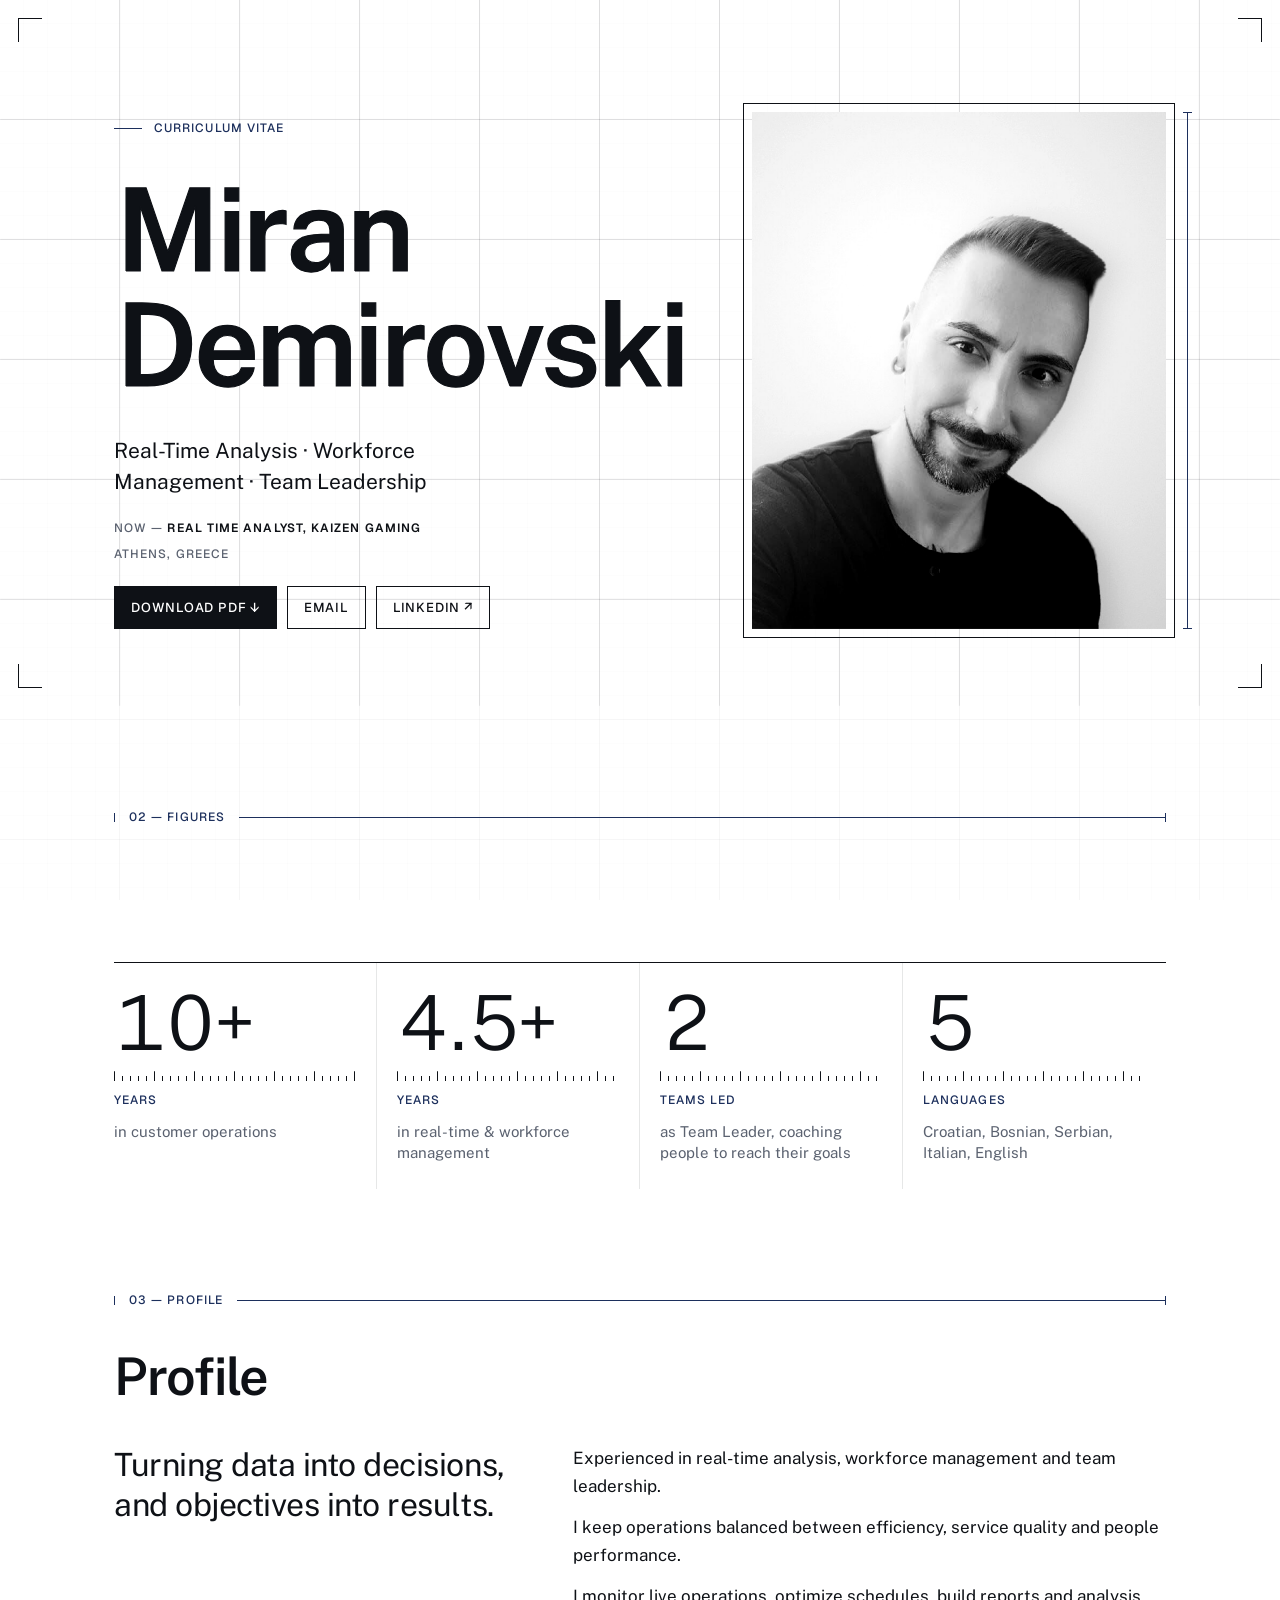
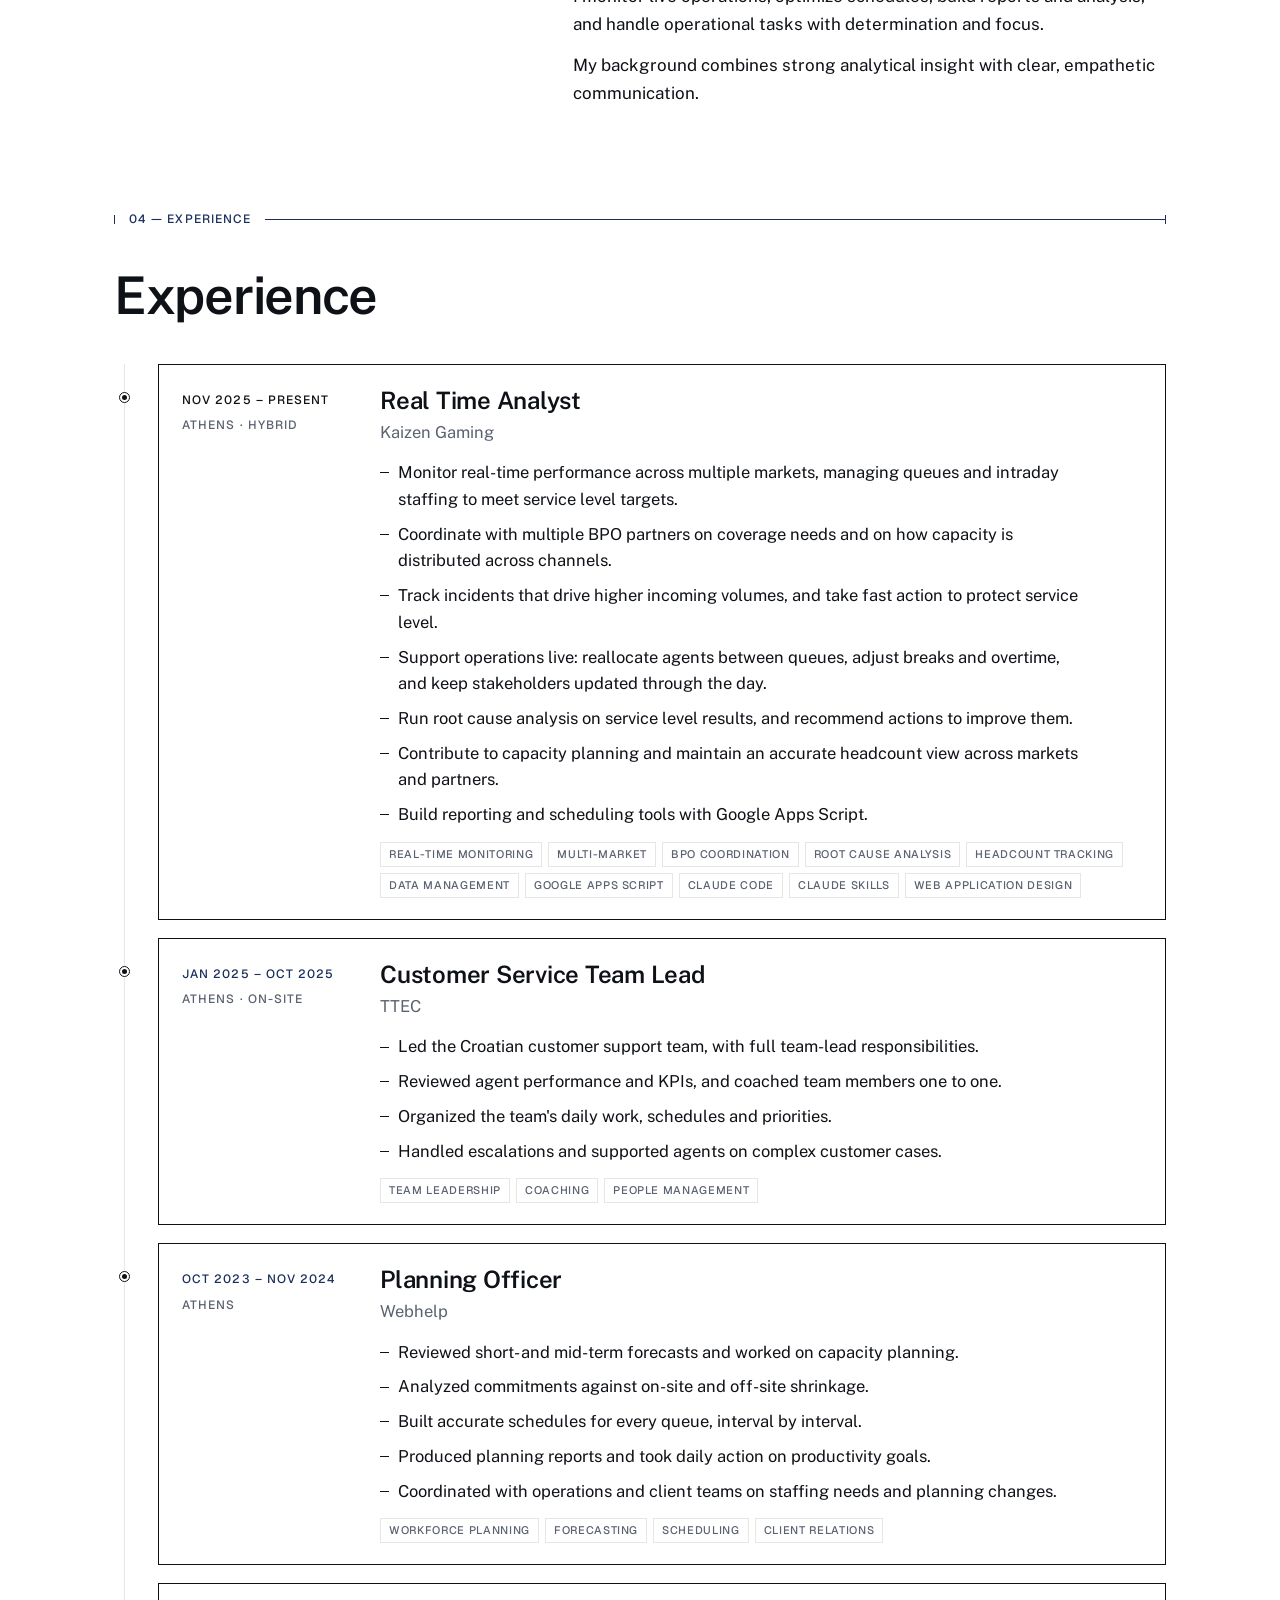
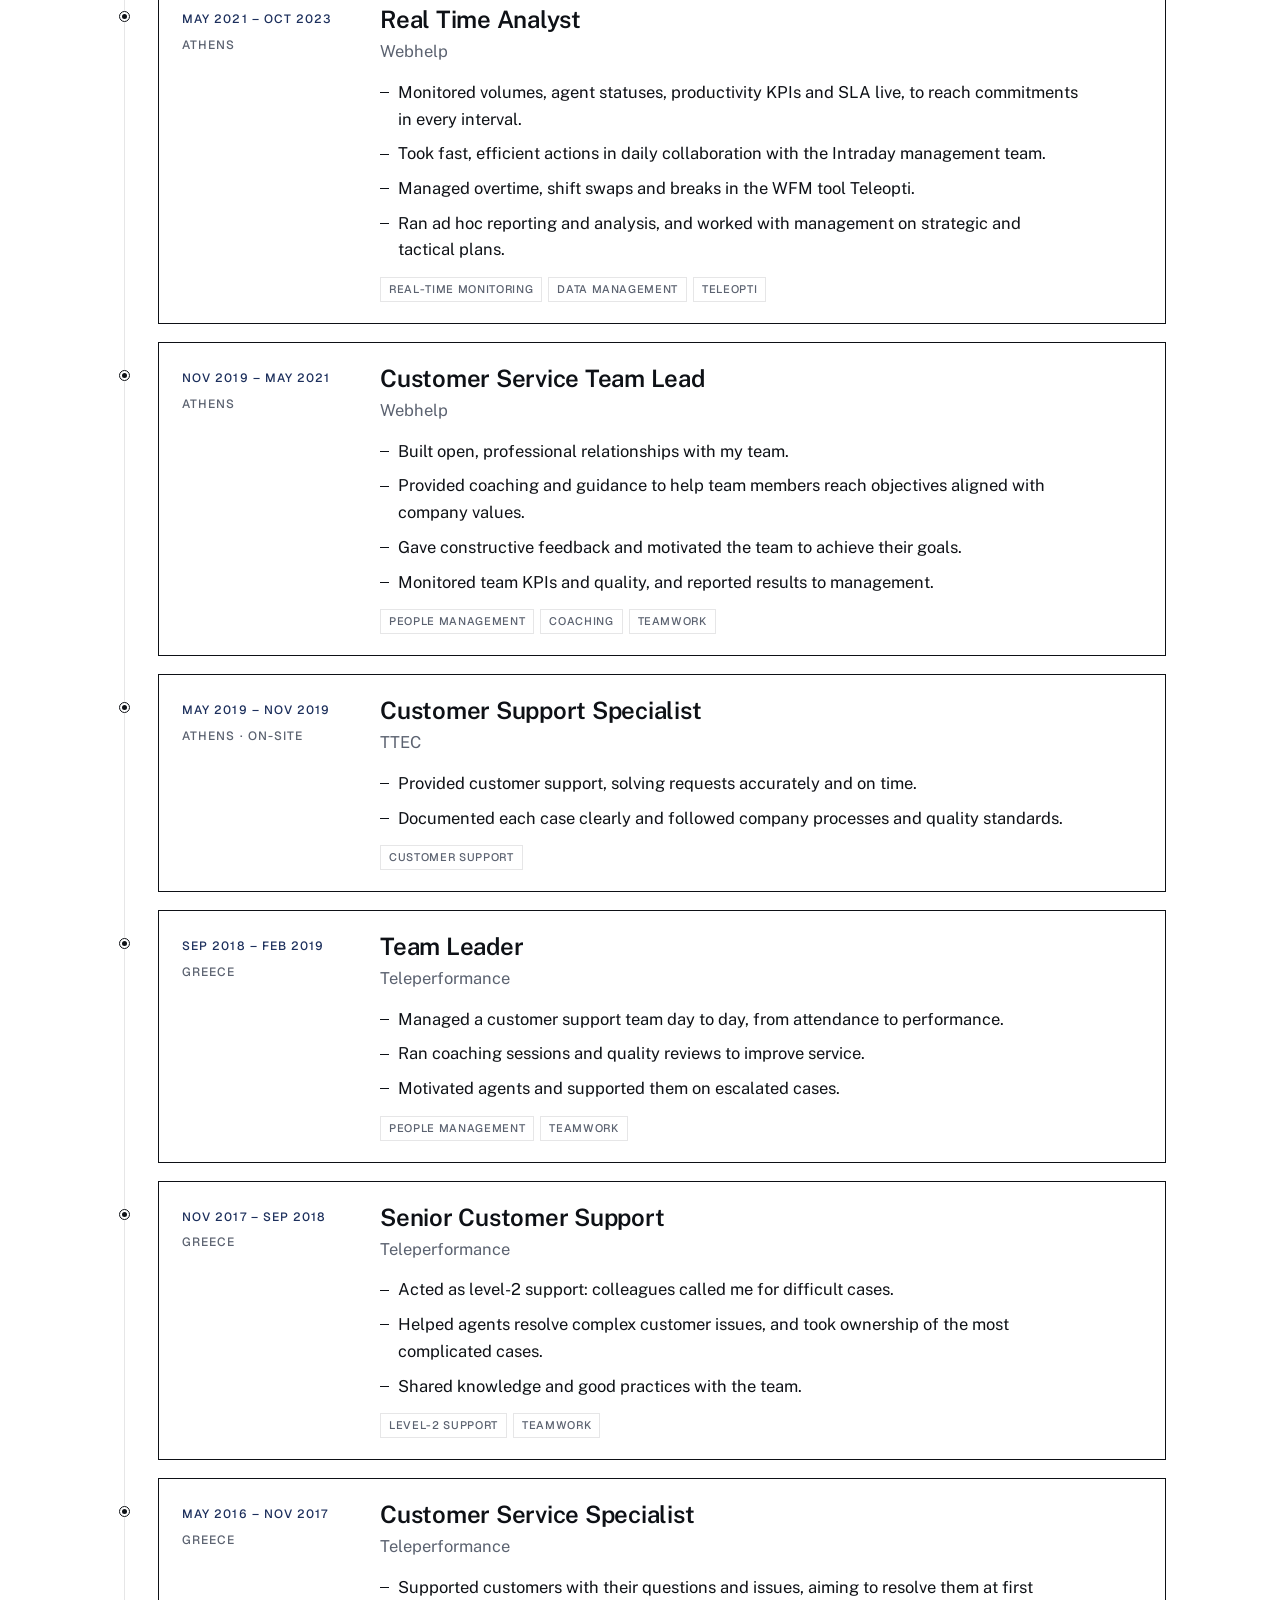
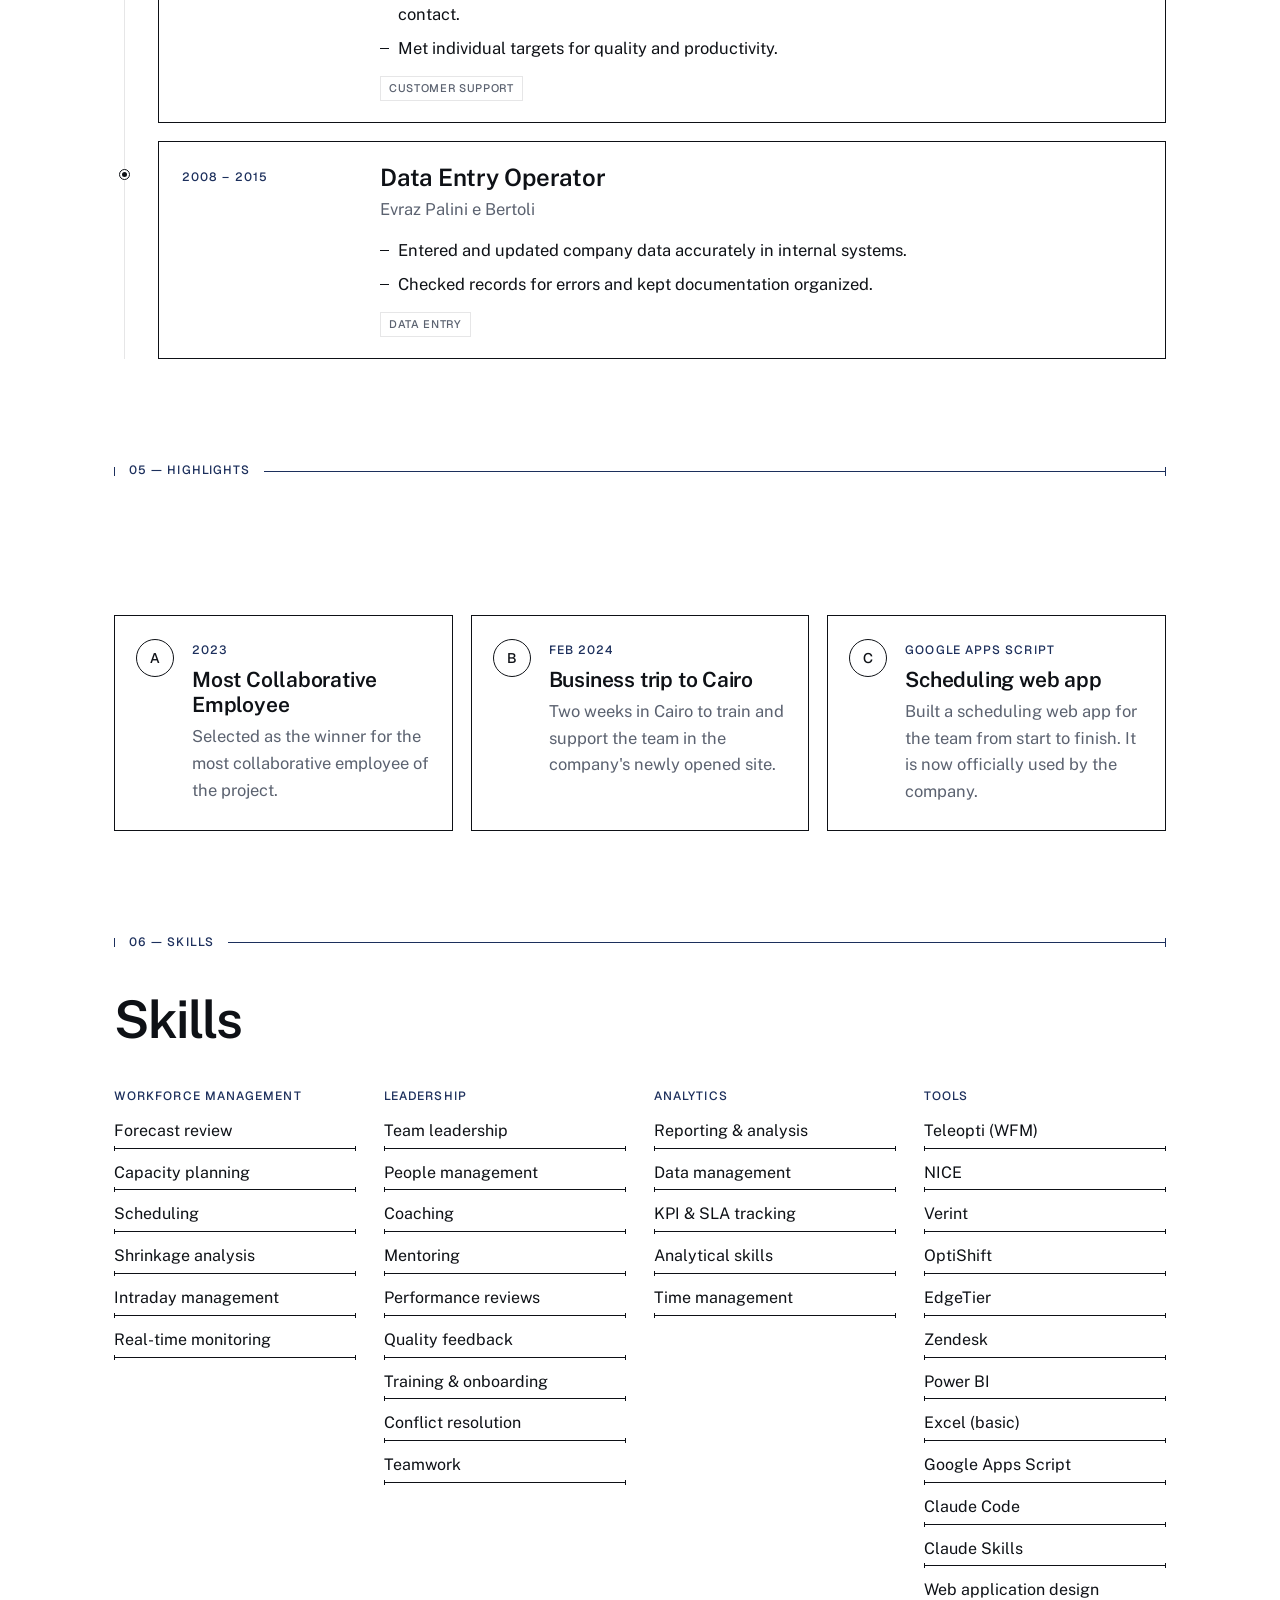
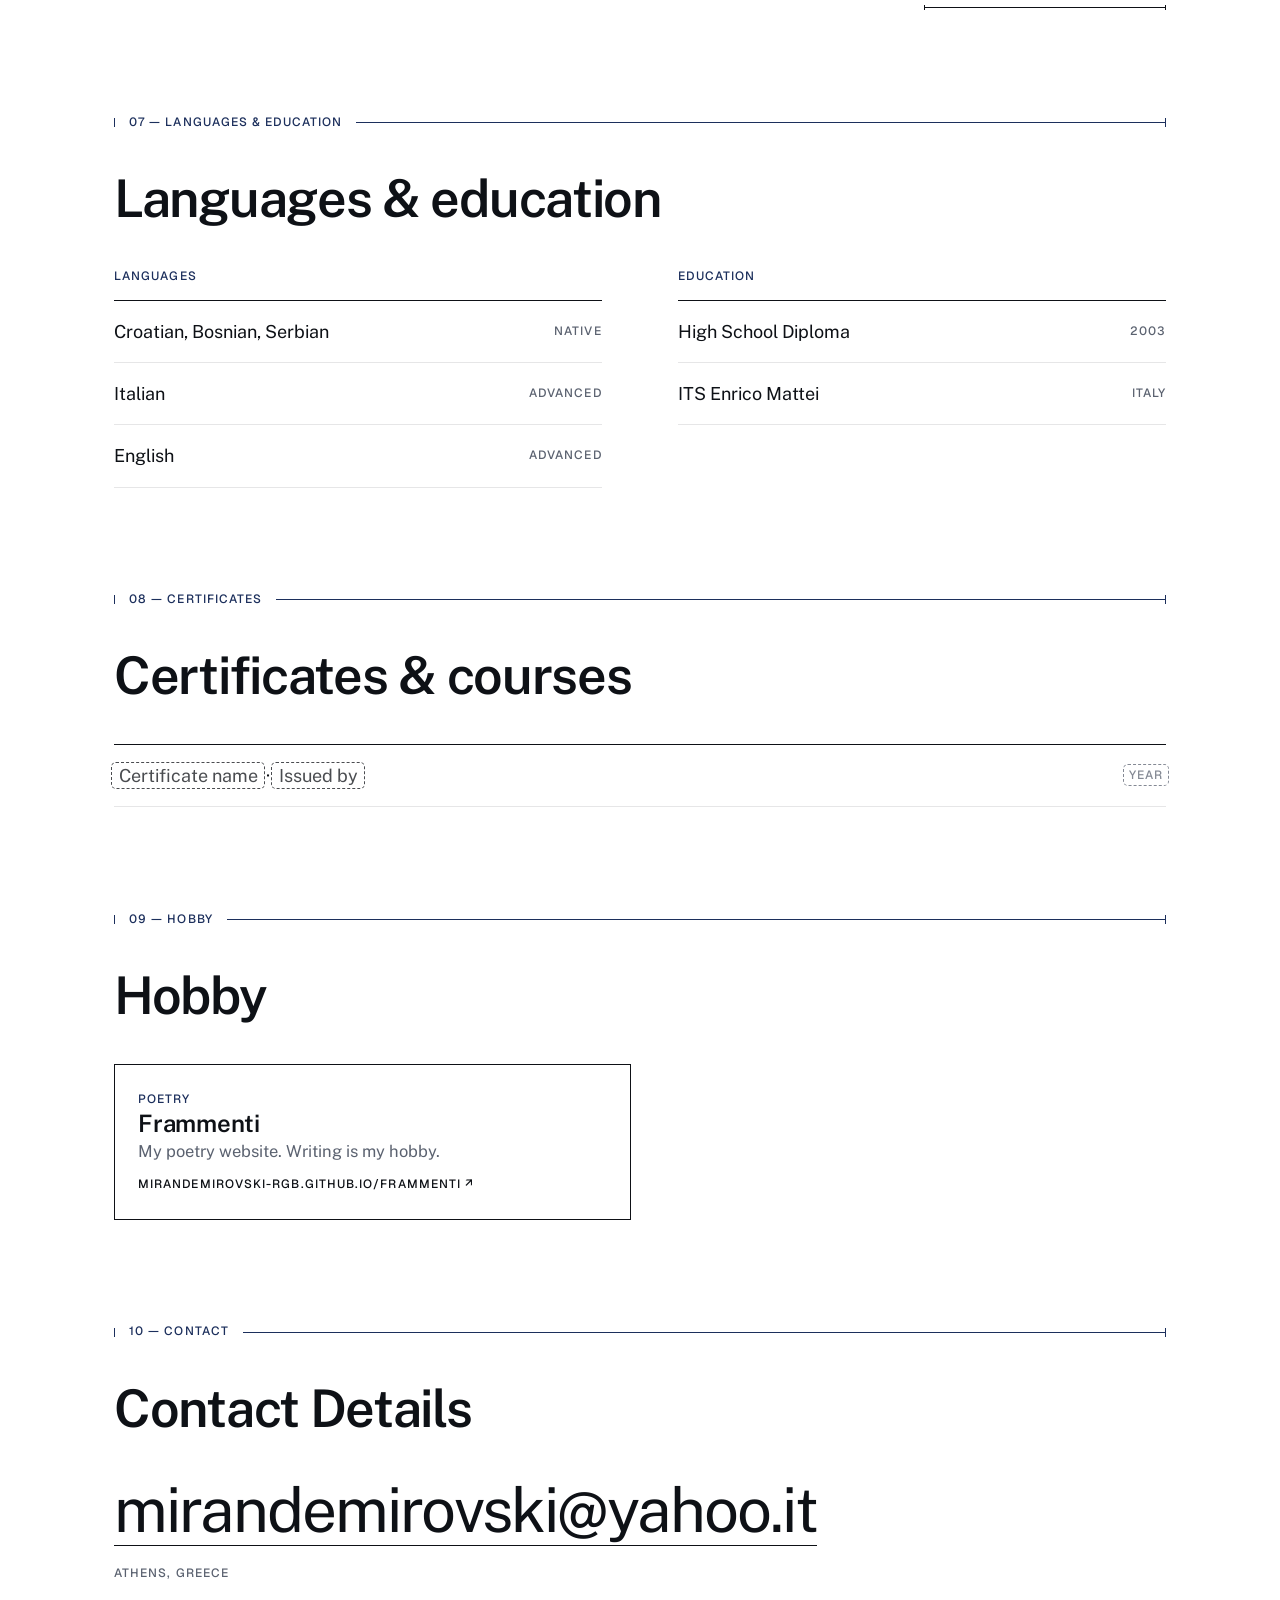
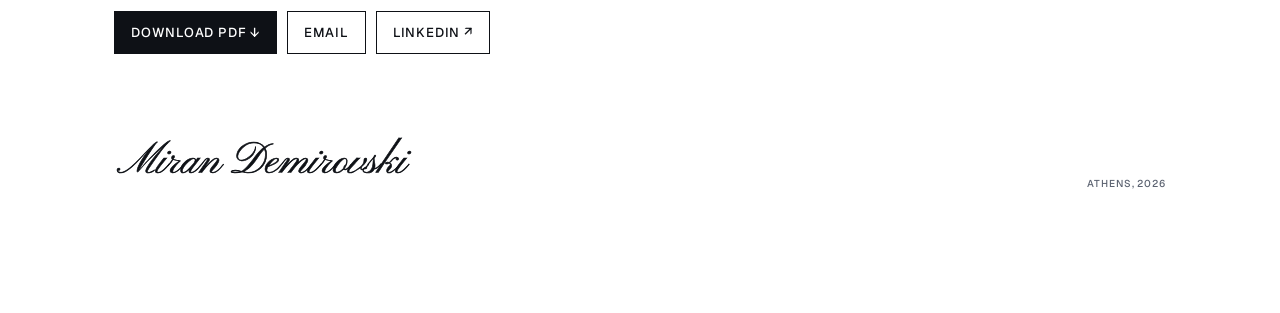
==== commit 685c183d: "Simplify hero label, rename Hobby section, shorter sign-off - Hero label reads "Curriculum vitae". -" ====
--- a/index.html
+++ b/index.html
@@ -263,7 +263,7 @@
 @keyframes sigdraw { to { stroke-dashoffset: 0; } }
 @keyframes sigfill { to { fill-opacity: 1; } }
 @keyframes wipe { to { transform: none; } }
-.updated { color: var(--muted); }
+.updated { color: var(--muted); font-size: 10px; }
 
 /* Crosshair cursor aligned to the grid (computer only) */
 .xh { position: fixed; pointer-events: none; z-index: 50; opacity: 0; transition: opacity .3s ease; }
@@ -309,7 +309,7 @@
   <span class="corner br" style="--cd:.54s" aria-hidden="true"></span><span class="corner bl" style="--cd:.66s" aria-hidden="true"></span>
   <div class="wrap hero-inner">
     <div class="hero-text">
-      <p class="lab sheet-label fade-late" style="--d:.5s">Sheet 01 · Curriculum vitae</p>
+      <p class="lab sheet-label fade-late" style="--d:.5s">Curriculum vitae</p>
       <h1 class="name"><svg class="name-svg" aria-hidden="true"></svg><span class="sr" id="name-text"></span></h1>
       <p class="headline fade-late" id="headline" style="--d:2.5s"></p>
       <p class="lab now fade-late" id="now" style="--d:2.75s"></p>
@@ -373,8 +373,8 @@
   </section>
 
   <section class="wrap" aria-labelledby="h-int">
-    <div class="dim lab"><span class="tick"></span><span>09 — Outside work</span><span class="line"></span></div>
-    <h2 id="h-int" class="reveal">Outside work</h2>
+    <div class="dim lab"><span class="tick"></span><span>09 — Hobby</span><span class="line"></span></div>
+    <h2 id="h-int" class="reveal">Hobby</h2>
     <div class="projects" id="projects"></div>
   </section>
 
@@ -386,7 +386,7 @@
     <div class="cta" id="cta2"></div>
     <div class="sign-off">
       <svg class="sig" id="sig" role="img" aria-label="Signature: Miran Demirovski"></svg>
-      <span class="lab updated">Updated October 2026</span>
+      <span class="lab updated">Athens, 2026</span>
     </div>
   </section>
 </main>
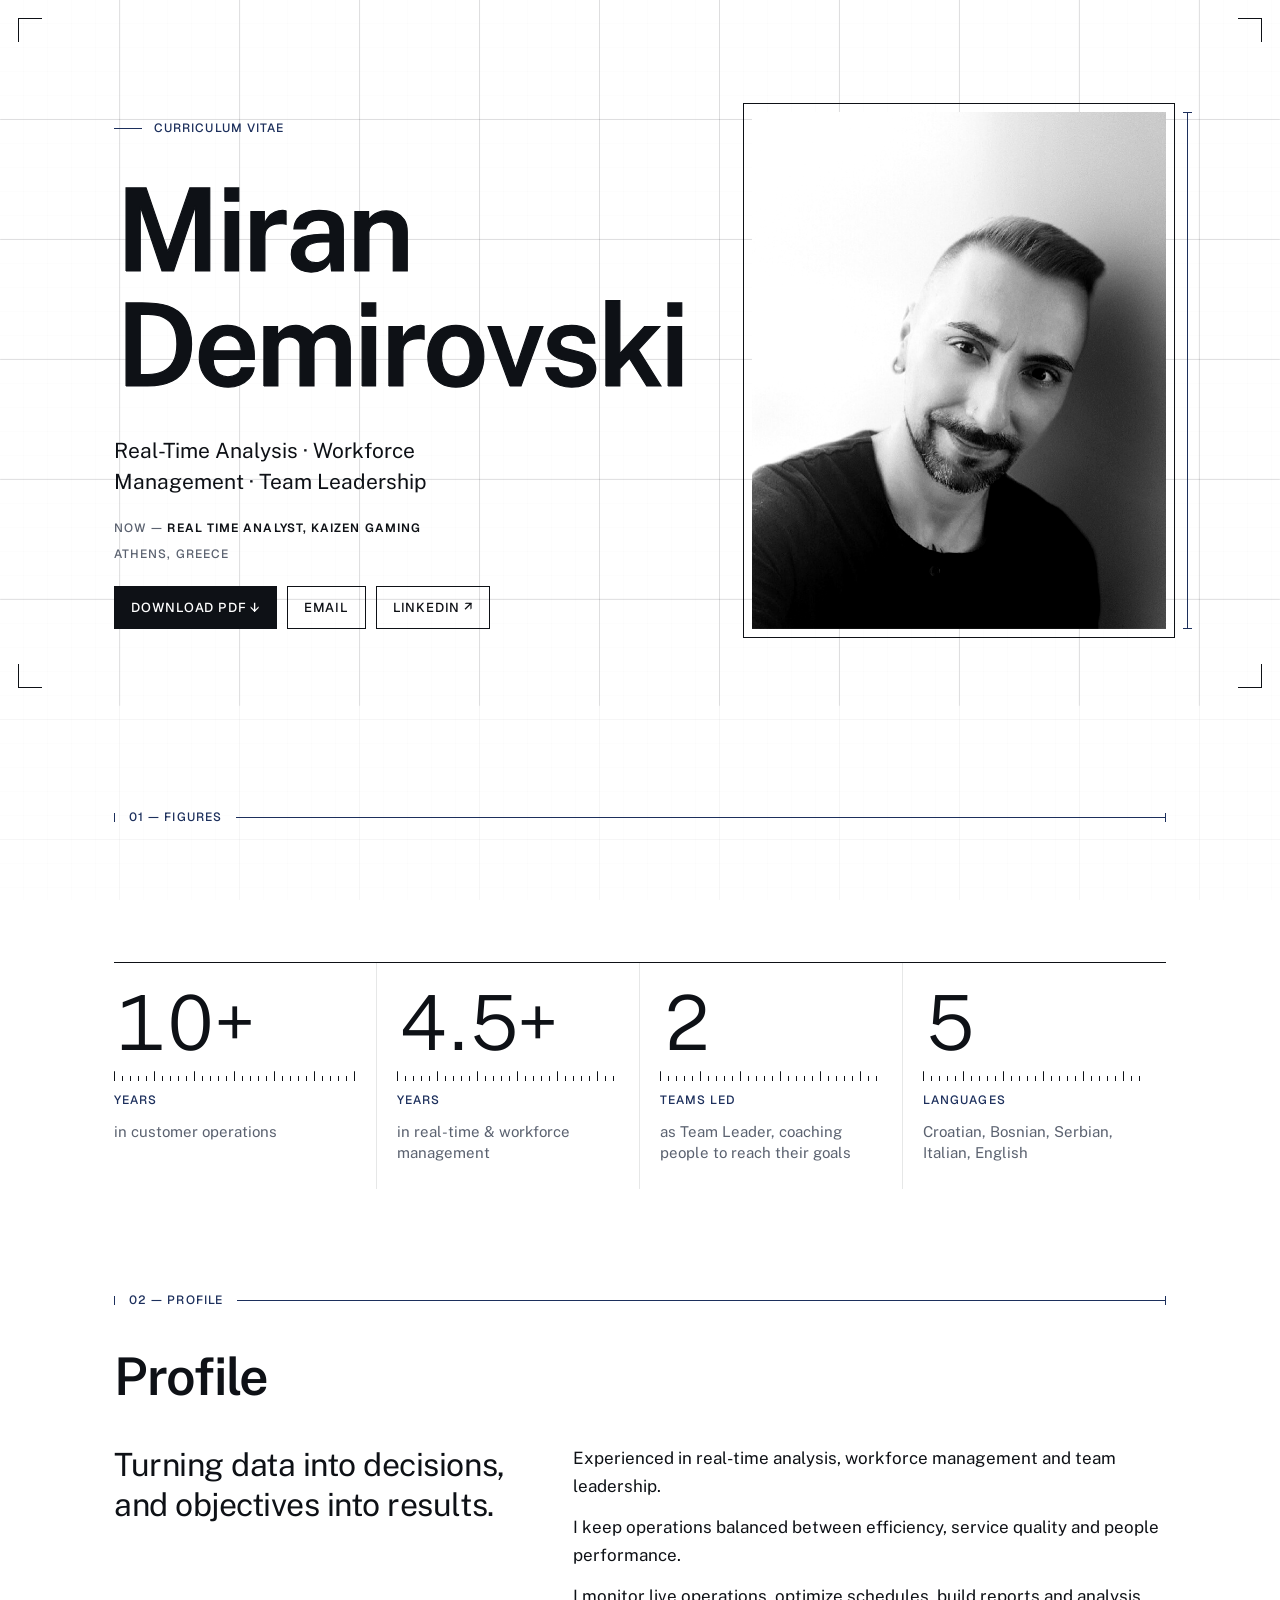
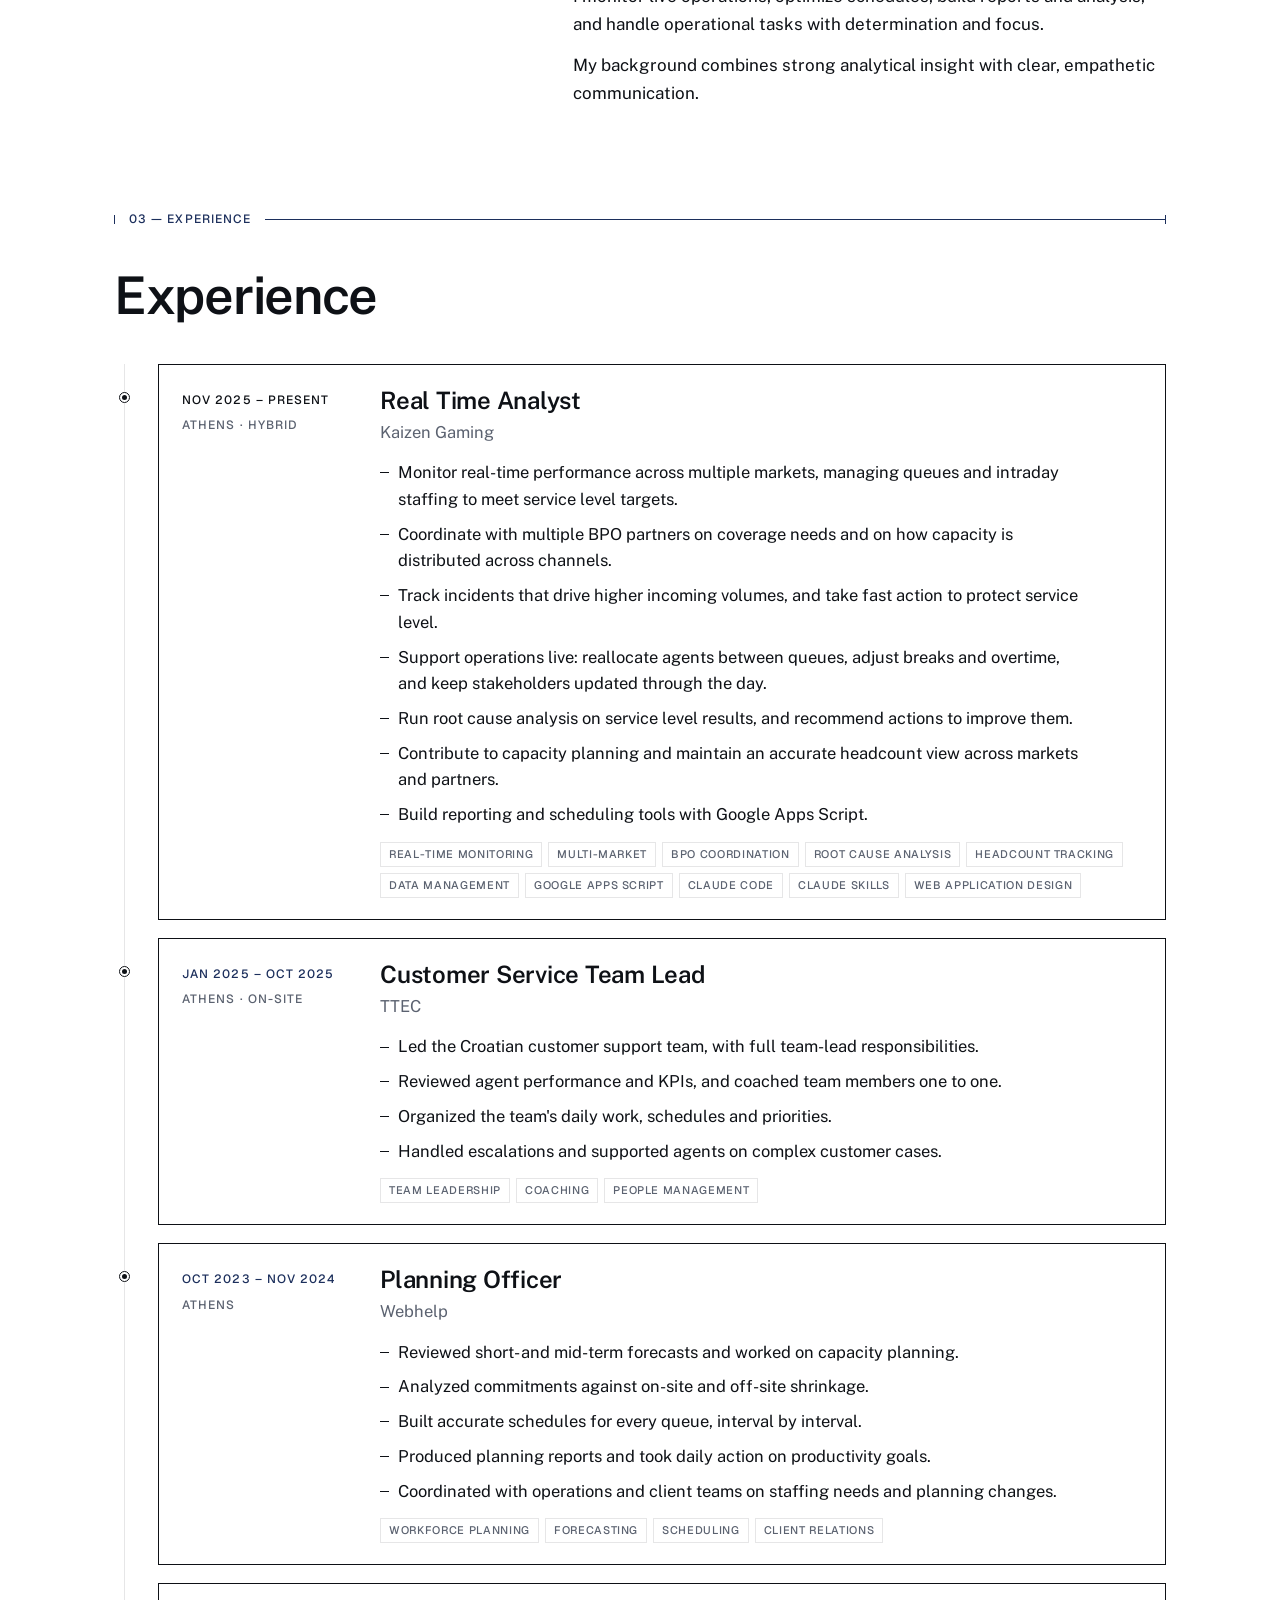
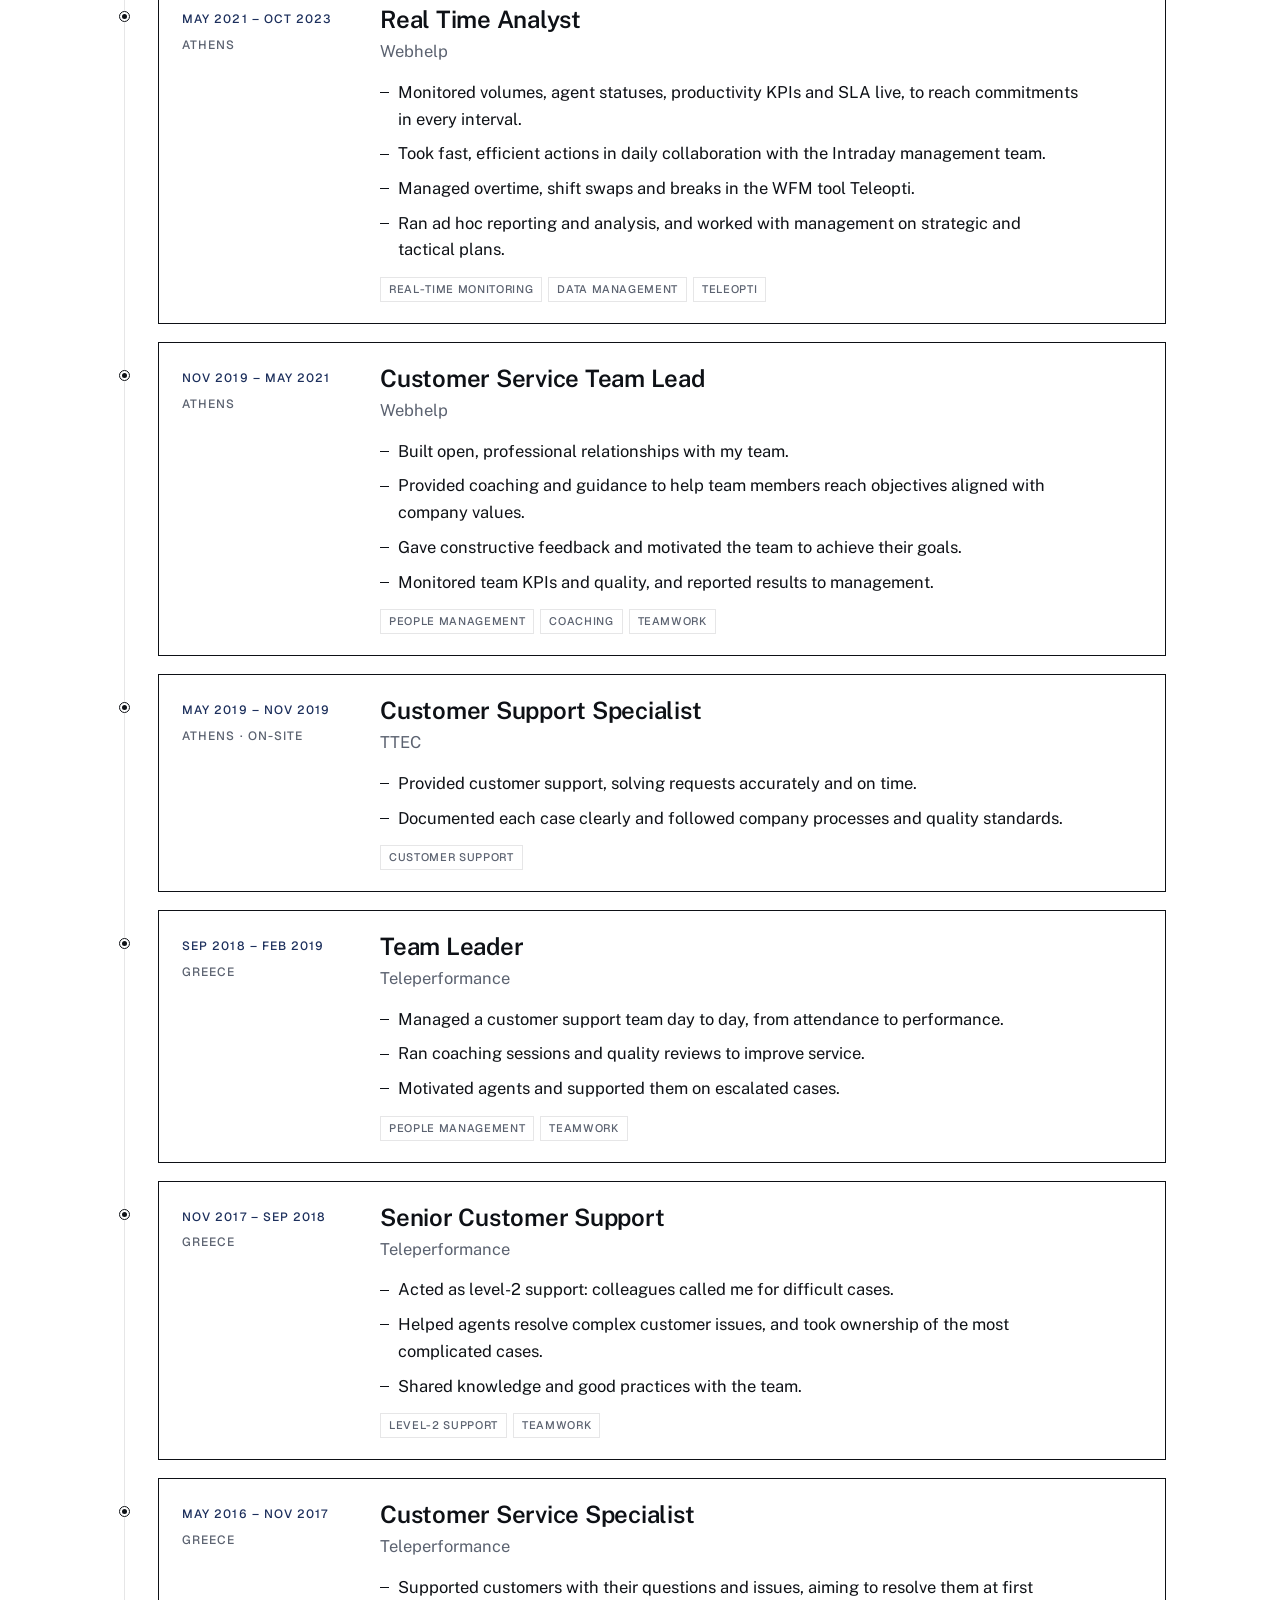
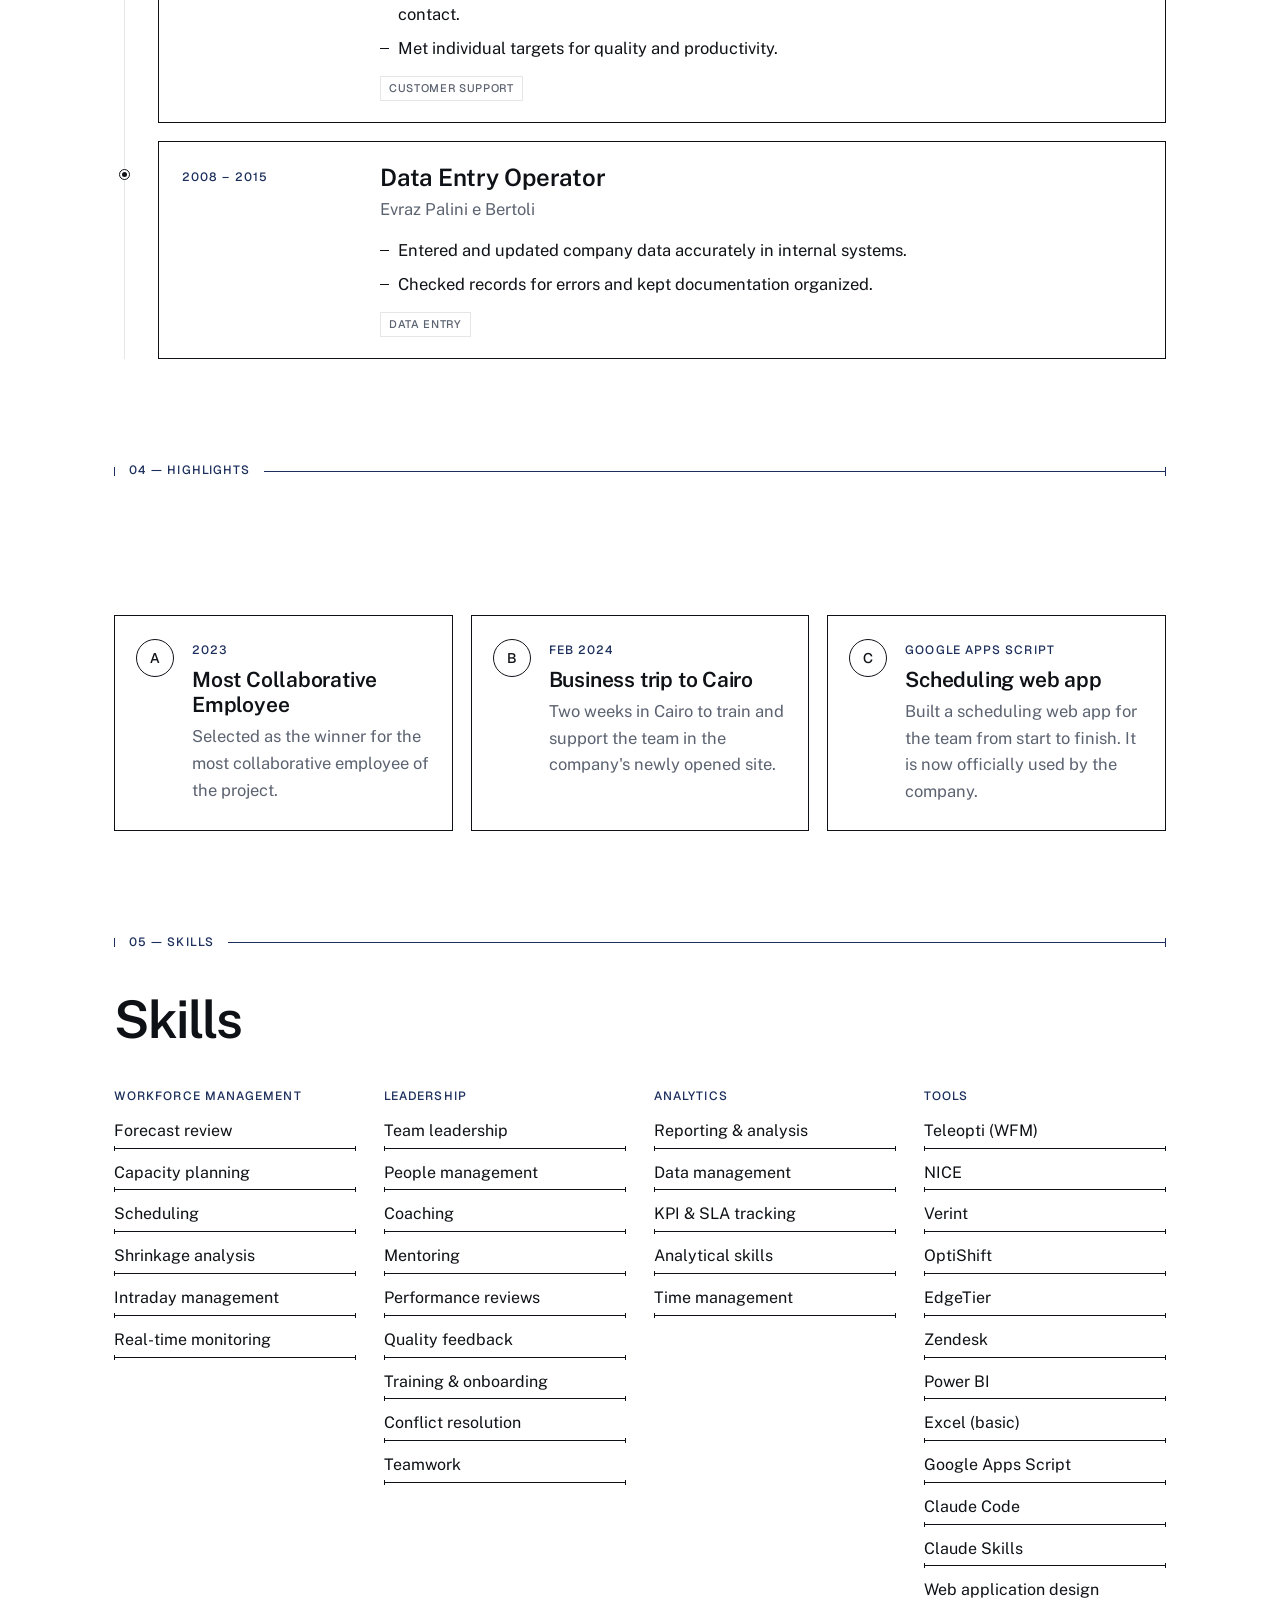
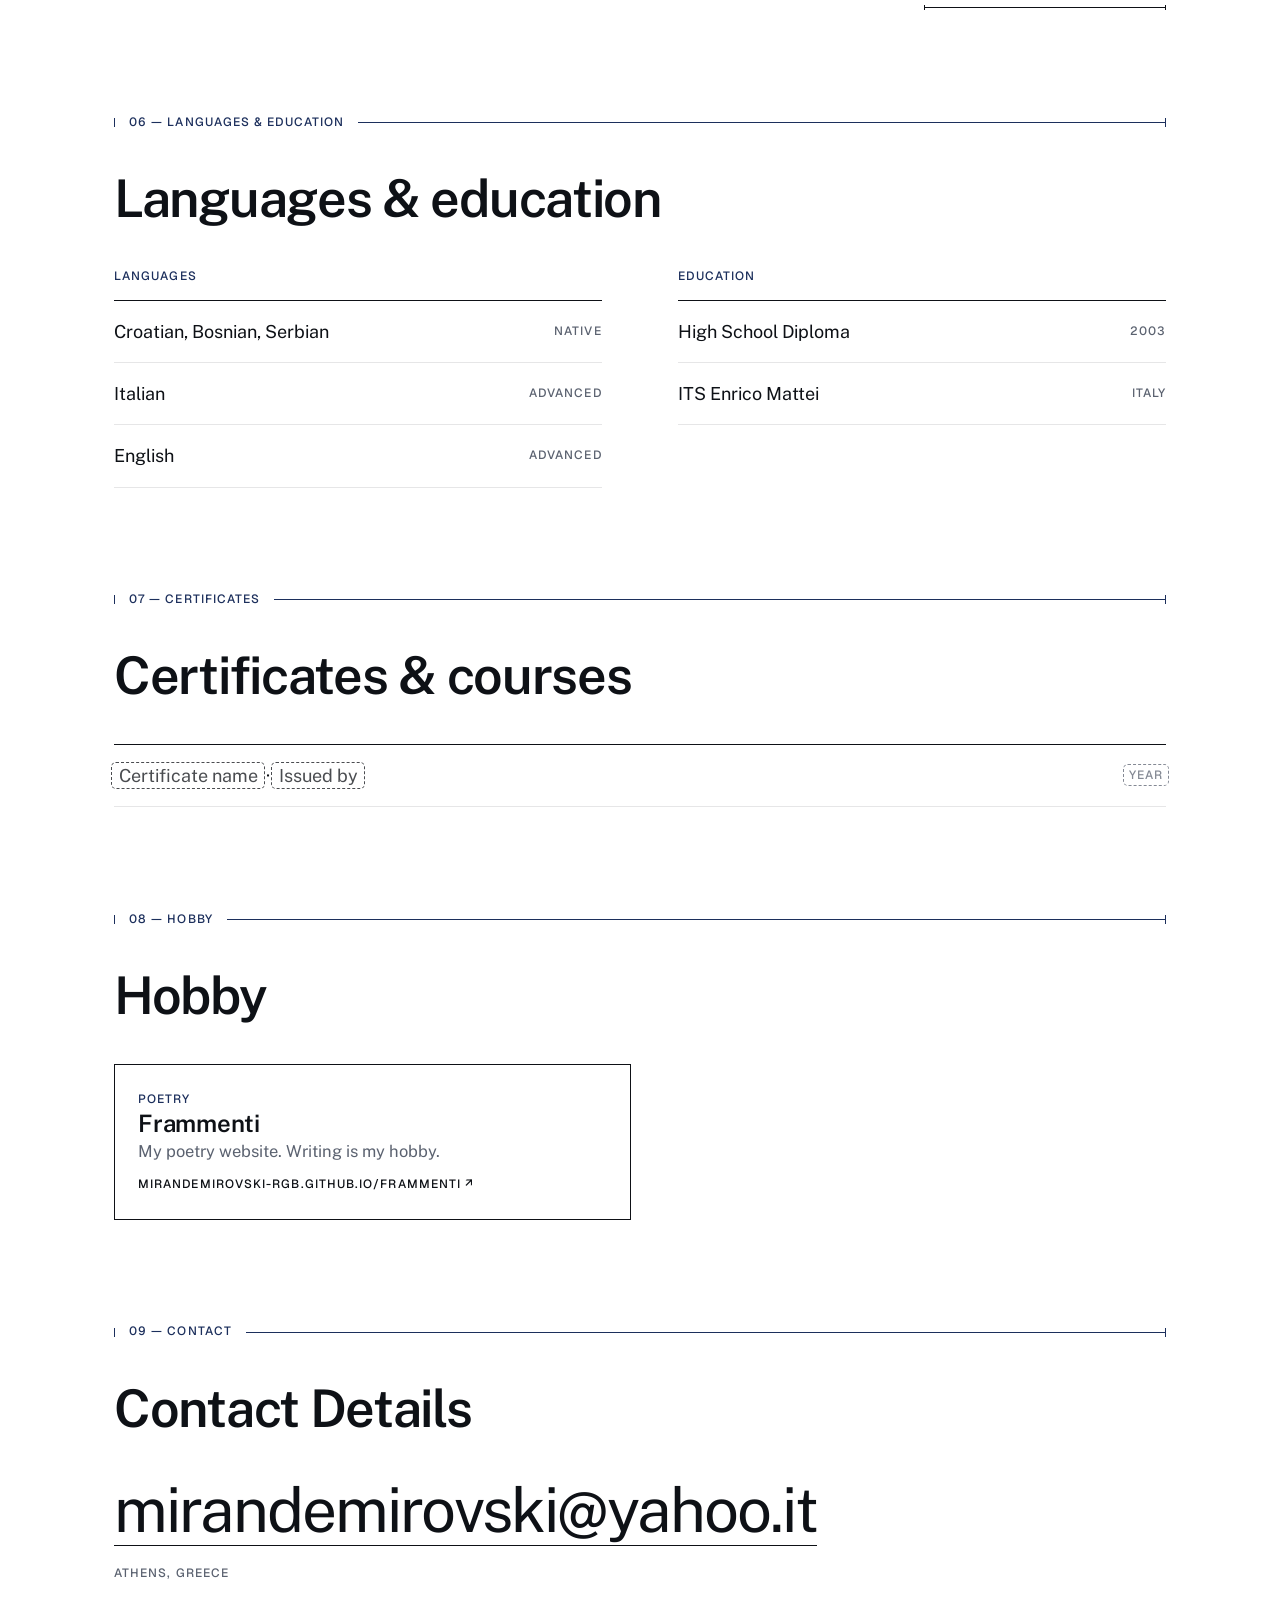
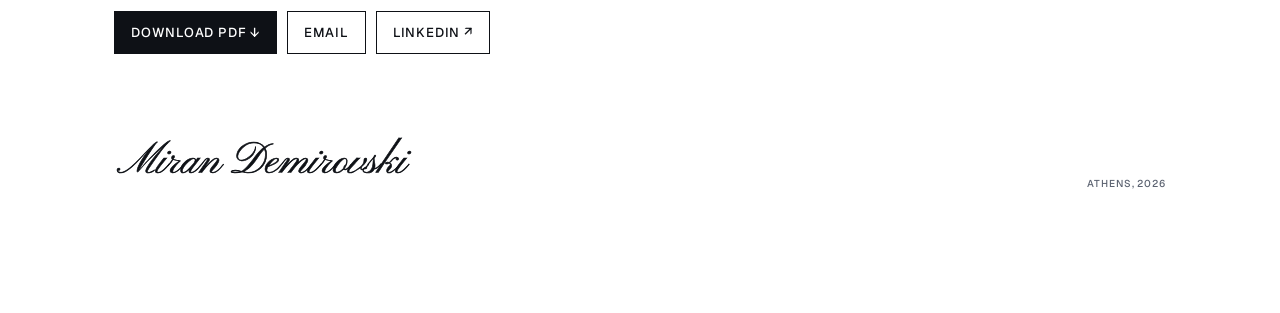
==== commit 307bd791: "Number sections from 01 to 09 Co-Authored-By: Claude Opus 5.5 <noreply@anthropic.com> Claude-Session" ====
--- a/index.html
+++ b/index.html
@@ -328,37 +328,37 @@
 
 <main>
   <section class="wrap" aria-labelledby="h-fig">
-    <div class="dim lab"><span class="tick"></span><span>02 — Figures</span><span class="line"></span></div>
+    <div class="dim lab"><span class="tick"></span><span>01 — Figures</span><span class="line"></span></div>
     <h2 id="h-fig" class="reveal">Key figures</h2>
     <div class="facts" id="facts"></div>
   </section>
 
   <section class="wrap" aria-labelledby="h-about">
-    <div class="dim lab"><span class="tick"></span><span>03 — Profile</span><span class="line"></span></div>
+    <div class="dim lab"><span class="tick"></span><span>02 — Profile</span><span class="line"></span></div>
     <h2 id="h-about" class="reveal">Profile</h2>
     <div class="about" id="about"></div>
   </section>
 
   <section class="wrap" aria-labelledby="h-exp">
-    <div class="dim lab"><span class="tick"></span><span>04 — Experience</span><span class="line"></span></div>
+    <div class="dim lab"><span class="tick"></span><span>03 — Experience</span><span class="line"></span></div>
     <h2 id="h-exp" class="reveal">Experience</h2>
     <div class="timeline" id="timeline"><span class="tl-track"></span><span class="tl-line"></span></div>
   </section>
 
   <section class="wrap" aria-labelledby="h-hi">
-    <div class="dim lab"><span class="tick"></span><span>05 — Highlights</span><span class="line"></span></div>
+    <div class="dim lab"><span class="tick"></span><span>04 — Highlights</span><span class="line"></span></div>
     <h2 id="h-hi" class="reveal">Highlights</h2>
     <div class="callouts" id="highlights"></div>
   </section>
 
   <section class="wrap" aria-labelledby="h-skills">
-    <div class="dim lab"><span class="tick"></span><span>06 — Skills</span><span class="line"></span></div>
+    <div class="dim lab"><span class="tick"></span><span>05 — Skills</span><span class="line"></span></div>
     <h2 id="h-skills" class="reveal">Skills</h2>
     <div class="skills" id="skills"></div>
   </section>
 
   <section class="wrap" aria-labelledby="h-lang">
-    <div class="dim lab"><span class="tick"></span><span>07 — Languages &amp; education</span><span class="line"></span></div>
+    <div class="dim lab"><span class="tick"></span><span>06 — Languages &amp; education</span><span class="line"></span></div>
     <h2 id="h-lang" class="reveal">Languages &amp; education</h2>
     <div class="duo">
       <div><h3 class="lab">Languages</h3><div class="rows" id="langs"></div></div>
@@ -367,19 +367,19 @@
   </section>
 
   <section class="wrap" aria-labelledby="h-cert">
-    <div class="dim lab"><span class="tick"></span><span>08 — Certificates</span><span class="line"></span></div>
+    <div class="dim lab"><span class="tick"></span><span>07 — Certificates</span><span class="line"></span></div>
     <h2 id="h-cert" class="reveal">Certificates &amp; courses</h2>
     <div class="rows" id="certs"></div>
   </section>
 
   <section class="wrap" aria-labelledby="h-int">
-    <div class="dim lab"><span class="tick"></span><span>09 — Hobby</span><span class="line"></span></div>
+    <div class="dim lab"><span class="tick"></span><span>08 — Hobby</span><span class="line"></span></div>
     <h2 id="h-int" class="reveal">Hobby</h2>
     <div class="projects" id="projects"></div>
   </section>
 
   <section class="wrap contact" aria-labelledby="h-contact" id="contact">
-    <div class="dim lab"><span class="tick"></span><span>10 — Contact</span><span class="line"></span></div>
+    <div class="dim lab"><span class="tick"></span><span>09 — Contact</span><span class="line"></span></div>
     <h2 id="h-contact" class="reveal">Contact Details</h2>
     <a class="mail" id="mail"></a>
     <div class="meta lab" id="meta"></div>
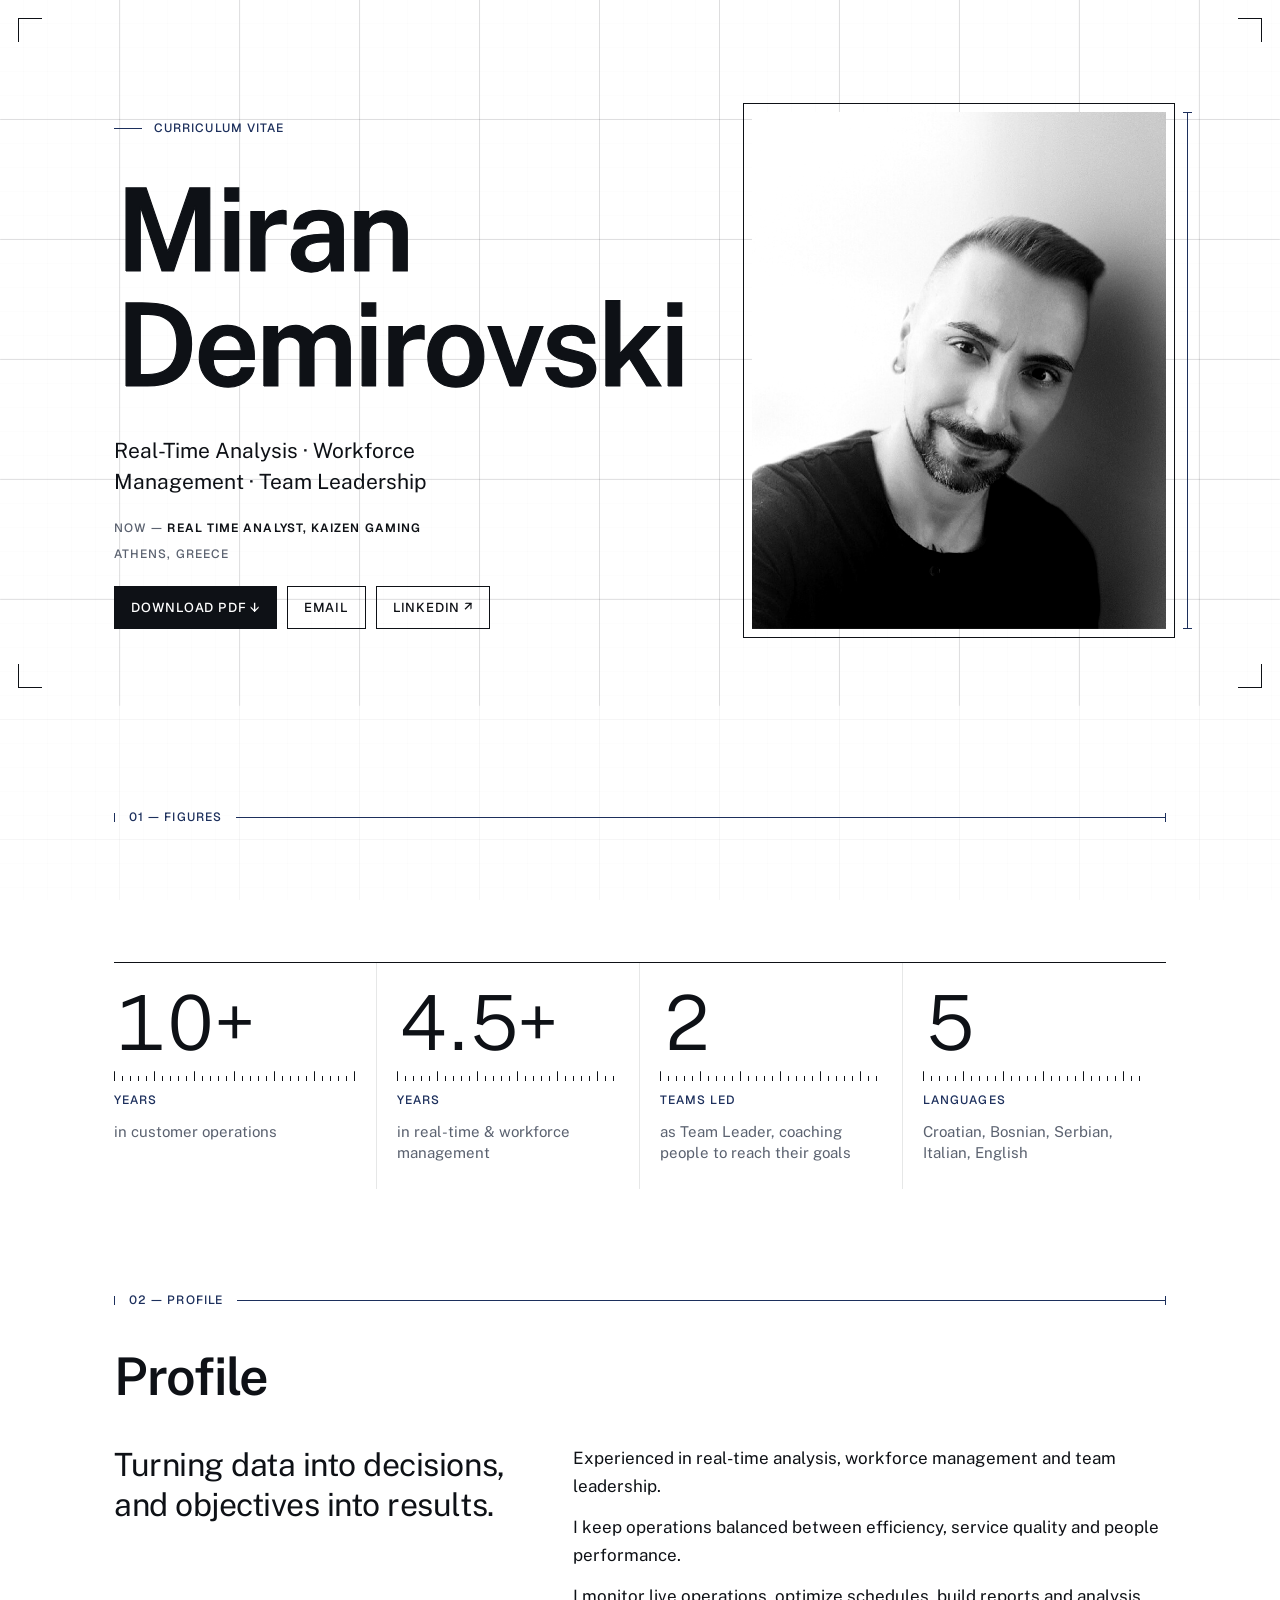
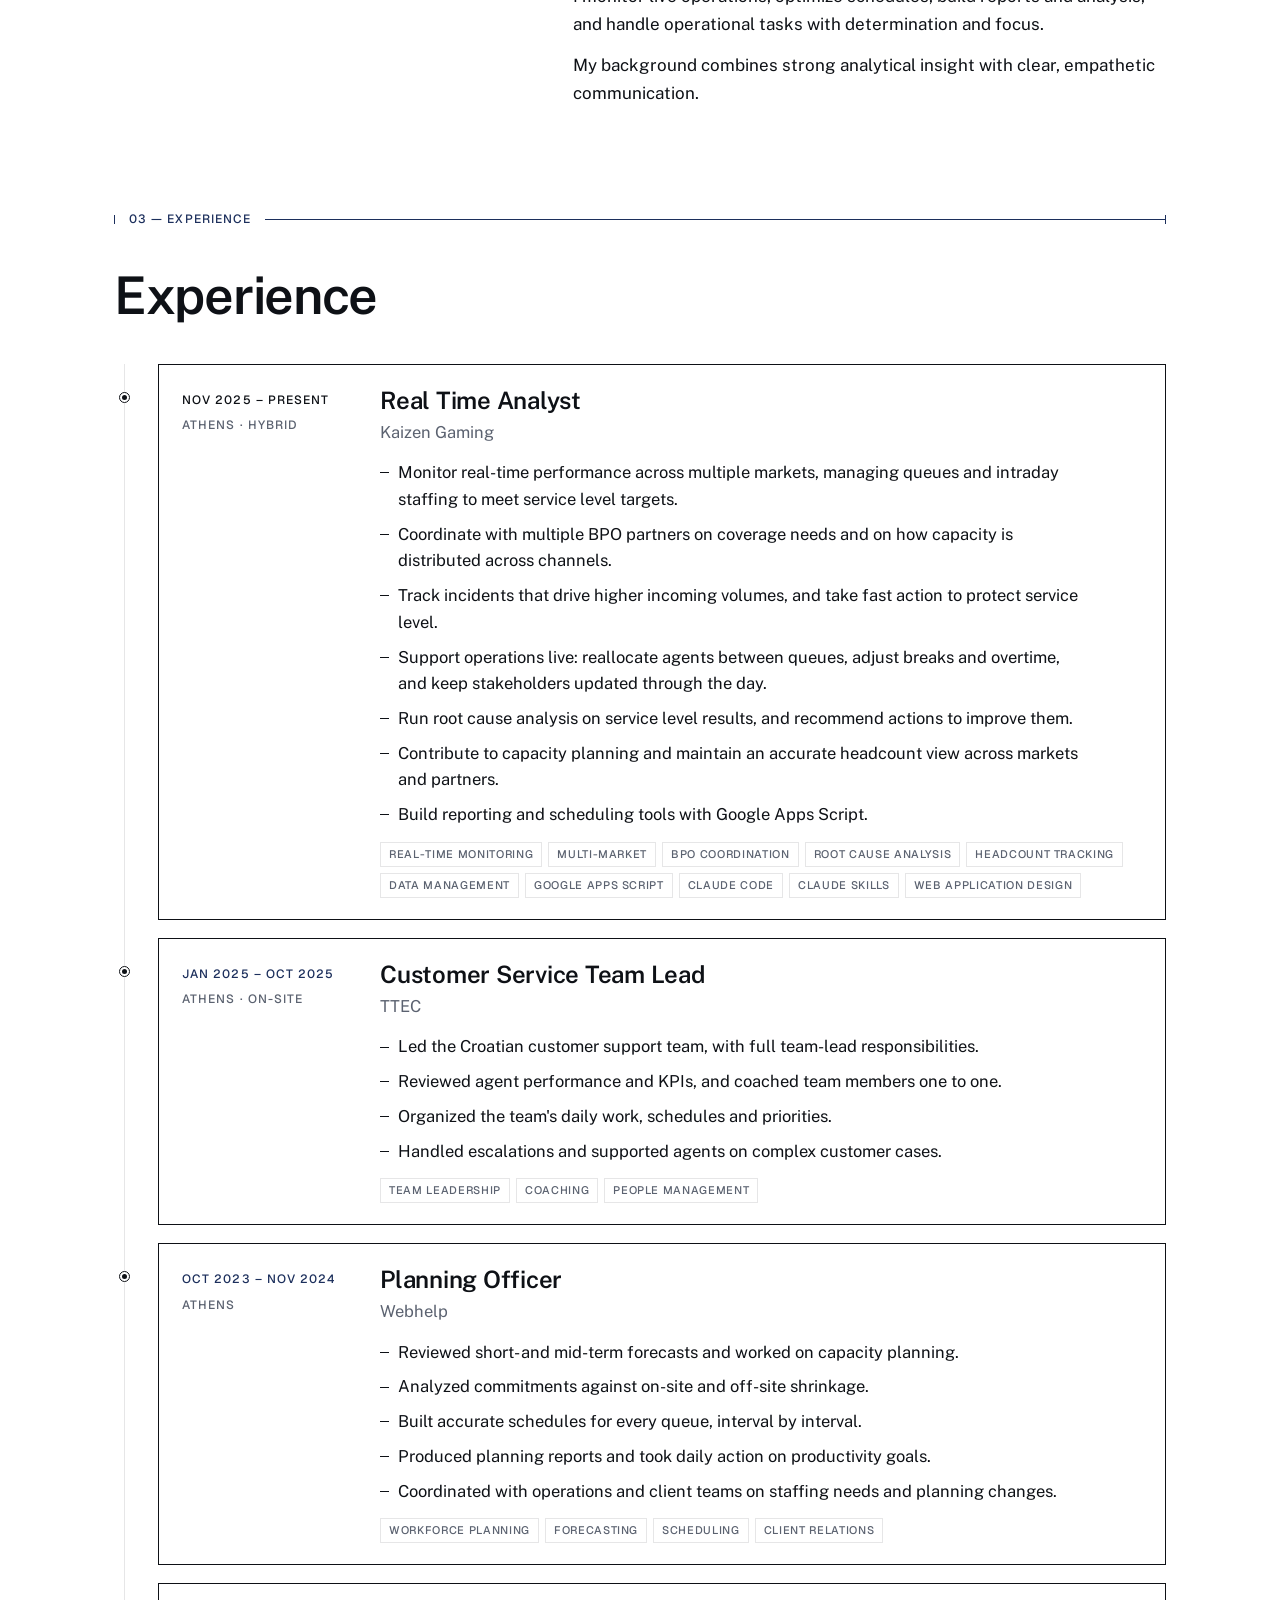
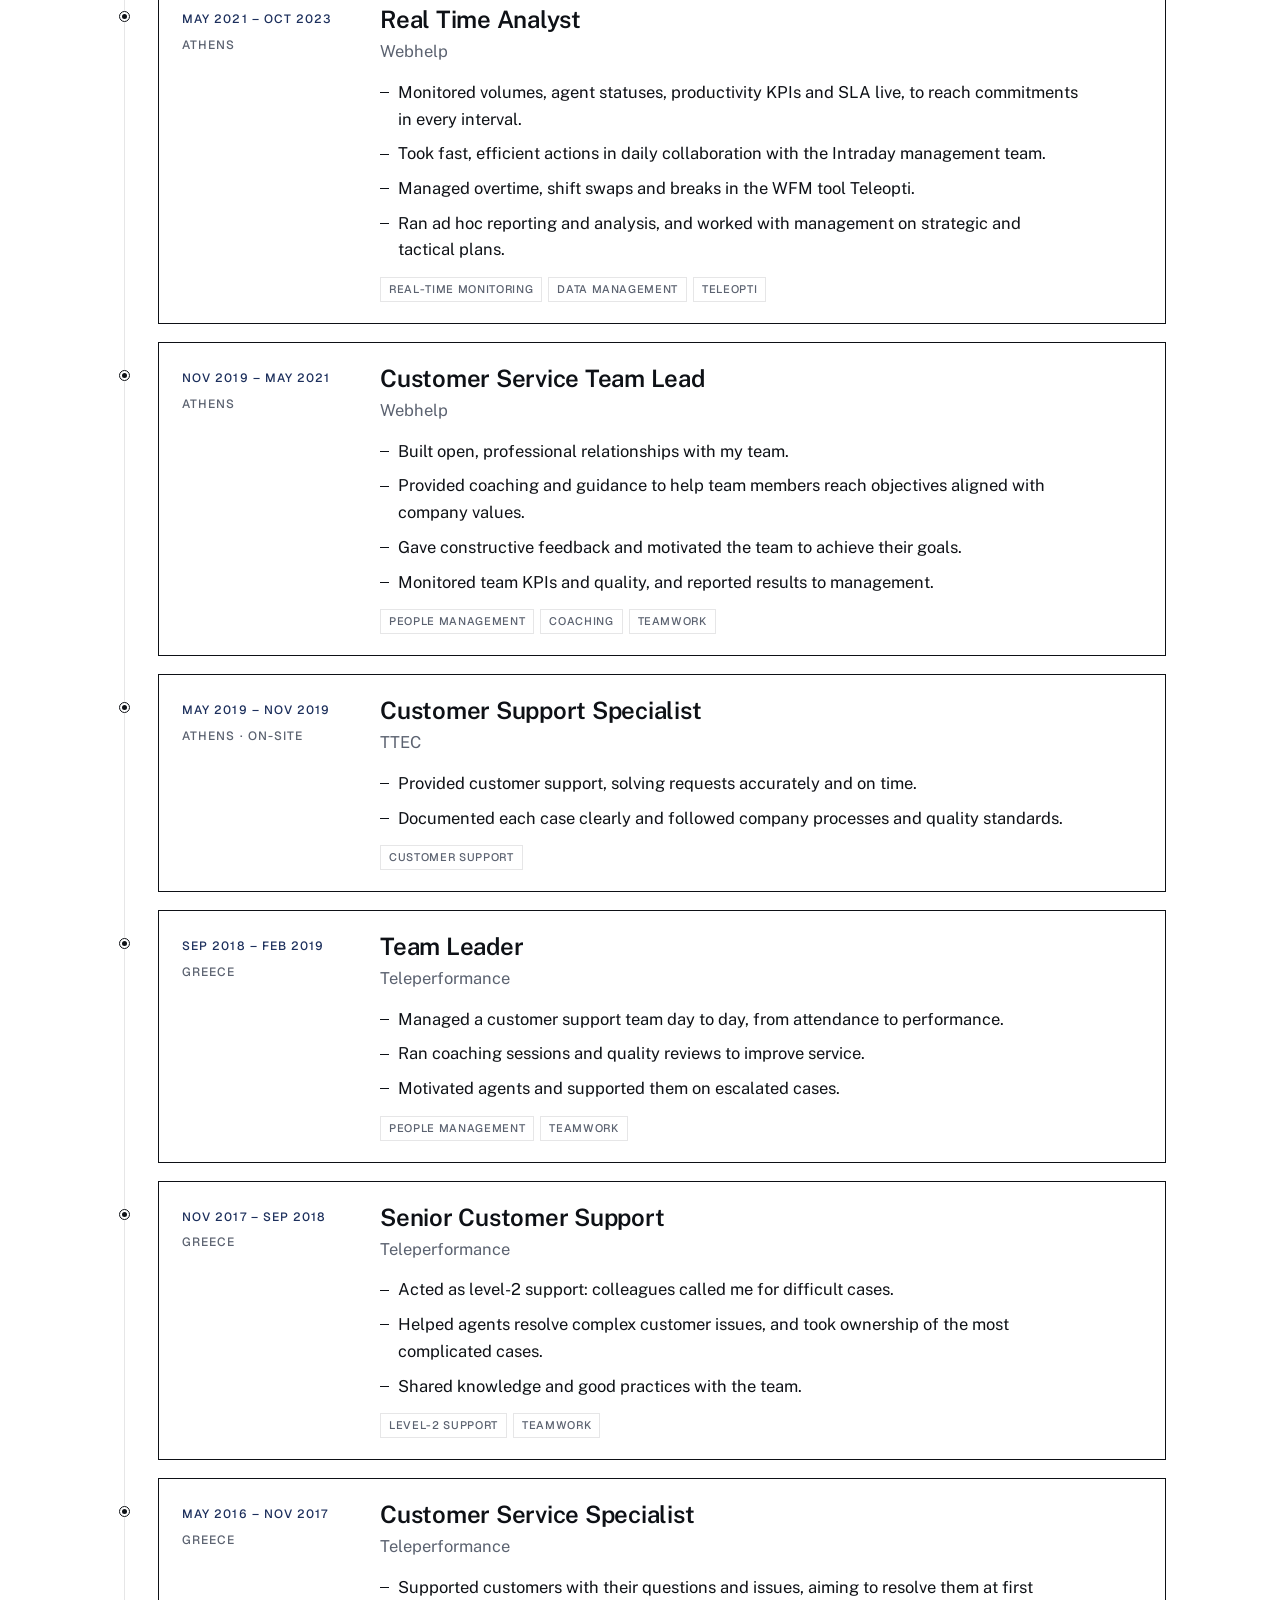
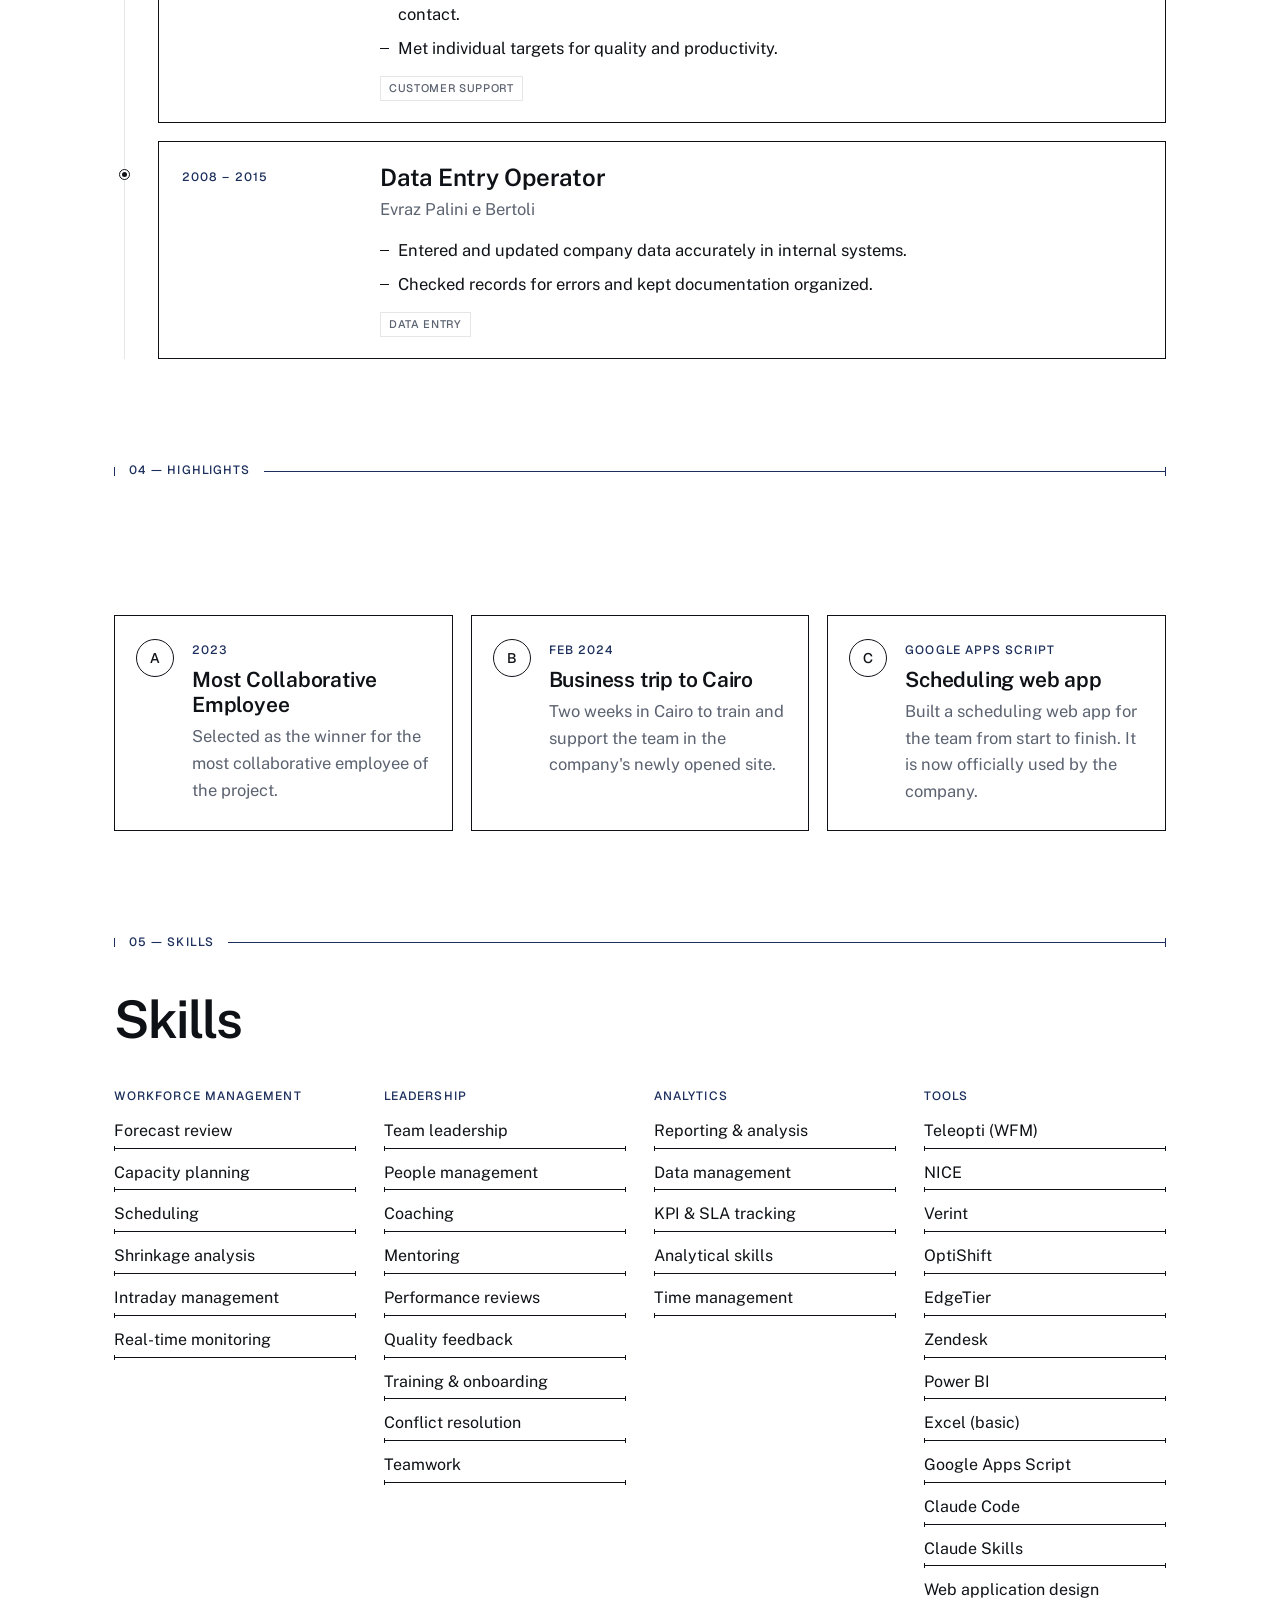
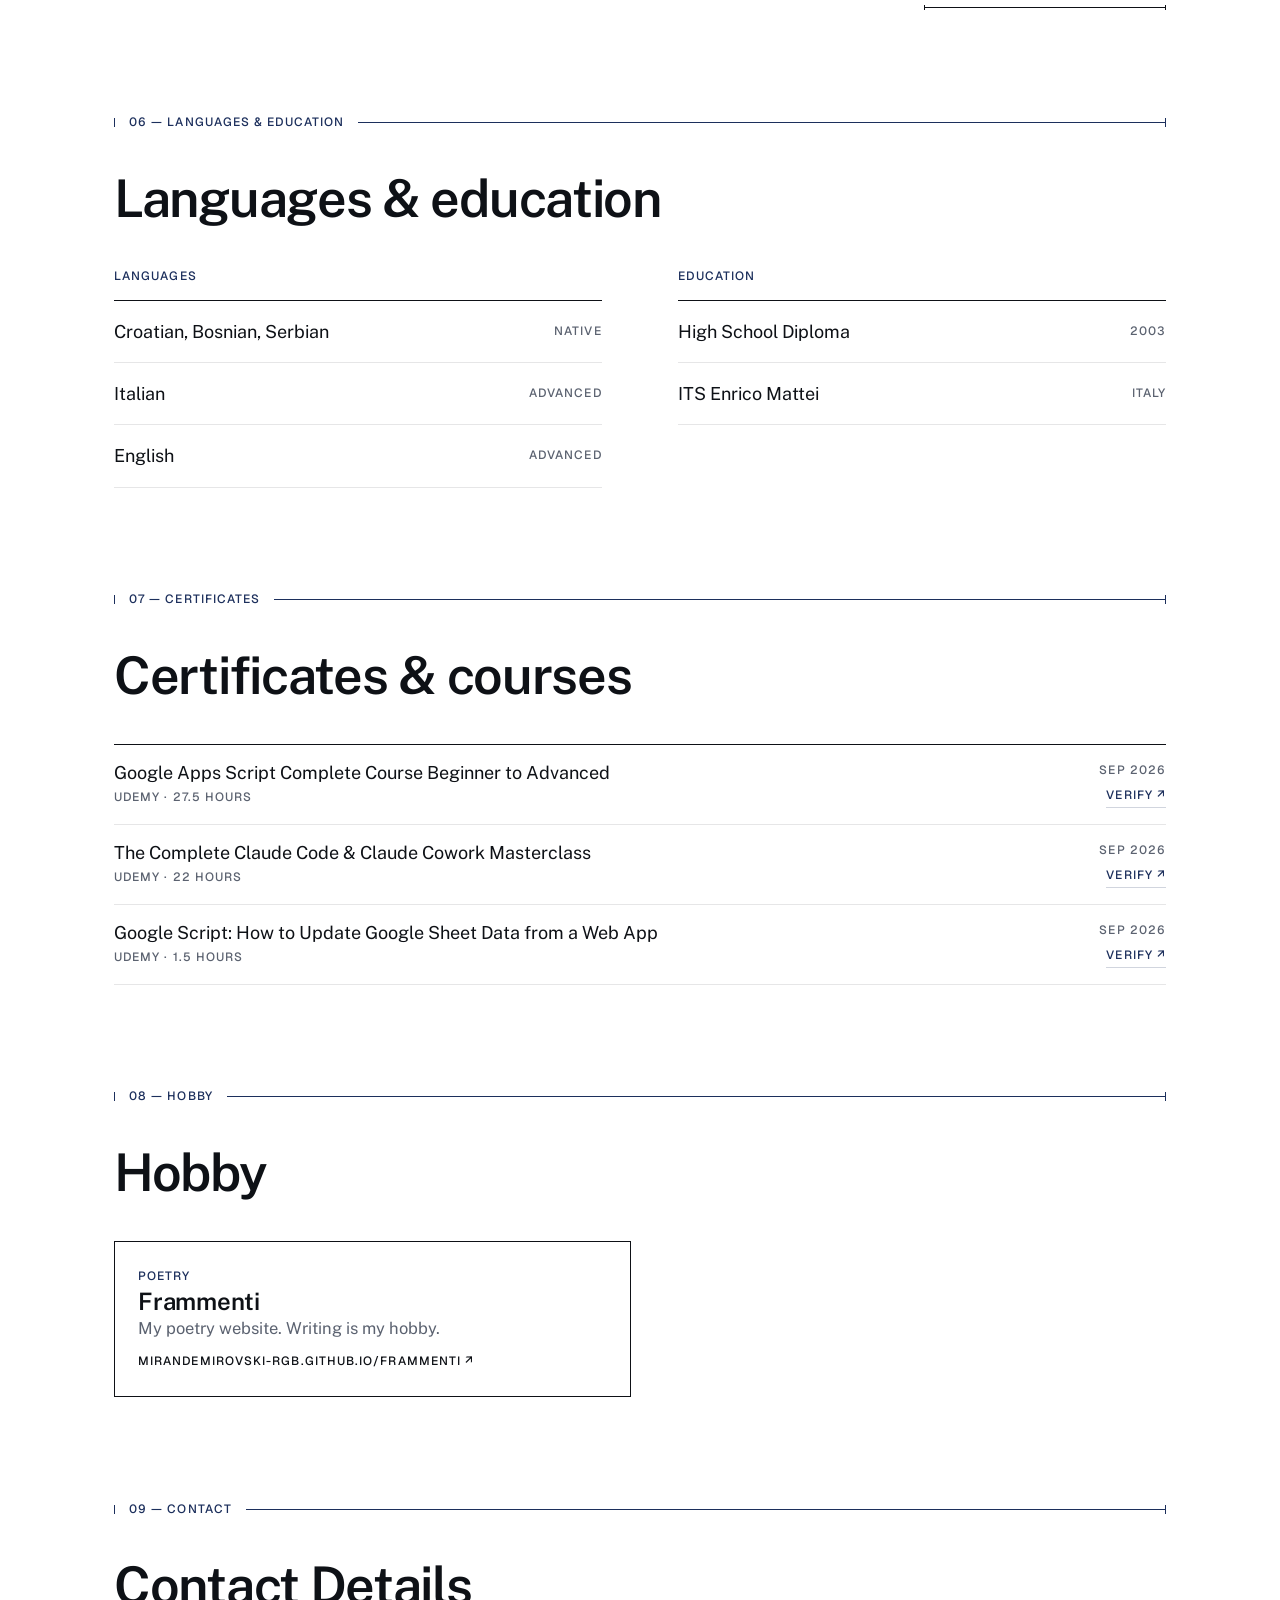
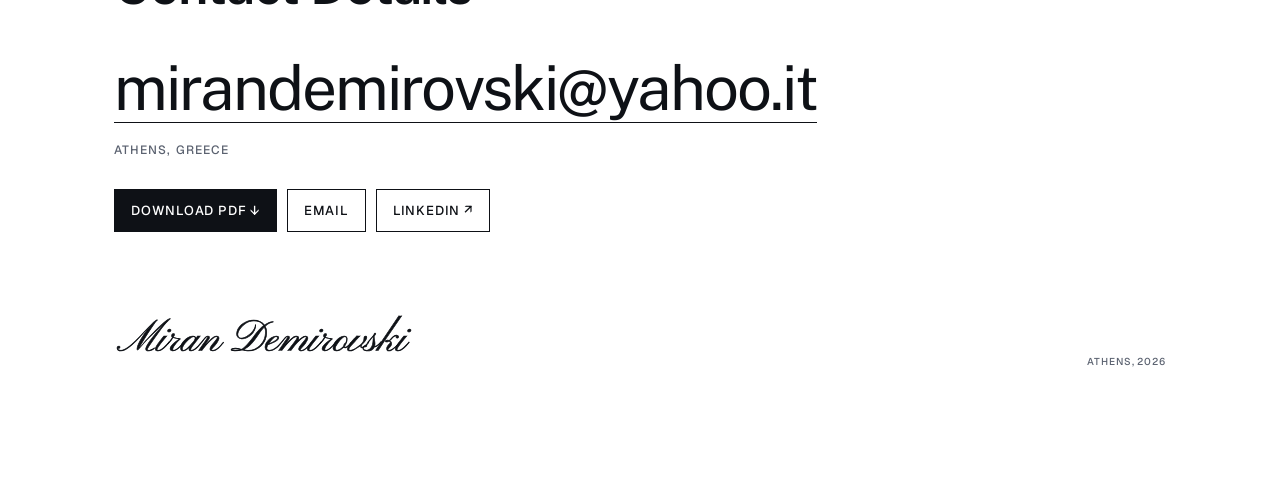
==== commit abb11550: "Add certificates with verify links - Three Udemy certificates (Google Apps Script, Claude Code & Cow" ====
--- a/index.html
+++ b/index.html
@@ -234,6 +234,13 @@
 .rows { display: grid; border-top: 1px solid var(--ink); }
 .row { display: flex; justify-content: space-between; gap: 16px; padding: 16px 0; border-bottom: 1px solid var(--grid-strong); font-size: 18px; }
 .row .lab { color: var(--muted); align-self: center; text-align: right; }
+.cert { align-items: center; }
+.cert .ct { display: grid; gap: 4px; min-width: 0; }
+.cert .cn { font-size: 18px; line-height: 1.3; }
+.cert .cm { text-align: left; }
+.cert .cr { display: grid; gap: 6px; justify-items: end; flex: none; }
+.cert .verify { color: var(--dim); text-decoration: none; border-bottom: 1px solid var(--dim-soft); padding-bottom: 1px; }
+.cert .verify:hover { color: var(--ink); border-color: var(--ink); }
 .projects { display: grid; grid-template-columns: repeat(2, minmax(0, 1fr)); gap: 18px; }
 .project { position: relative; display: grid; gap: 6px; padding: 26px 24px; text-decoration: none; background: var(--paper); transition: background .3s ease, color .3s ease; min-width: 0; }
 .project .k { color: var(--dim); }
@@ -458,7 +465,8 @@
   $("#edu").innerHTML = '<div class="row"><span>' + t(e.title) + '</span><span class="lab">' + t(e.year) + '</span></div>' +
     '<div class="row"><span>' + t(e.school) + '</span><span class="lab">' + t(e.place) + "</span></div>";
   $("#certs").innerHTML = C.certificates.map(function (c) {
-    return '<div class="row"><span>' + t(c.title) + " · " + t(c.issuer) + '</span><span class="lab">' + t(c.year) + "</span></div>";
+    return '<div class="row cert"><span class="ct"><span class="cn">' + t(c.title) + '</span><span class="lab cm">' + t(c.issuer) + " · " + t(c.hours) + '</span></span>' +
+      '<span class="cr"><span class="lab">' + t(c.date) + '</span><a class="lab verify" href="' + c.url + '" target="_blank" rel="noopener">Verify ↗</a></span></div>';
   }).join("");
   $("#projects").innerHTML = C.projects.map(function (x) {
     return '<a class="project" href="' + x.url + '" target="_blank" rel="noopener"><span class="b t"></span><span class="b r"></span><span class="b bt"></span><span class="b l"></span>' +
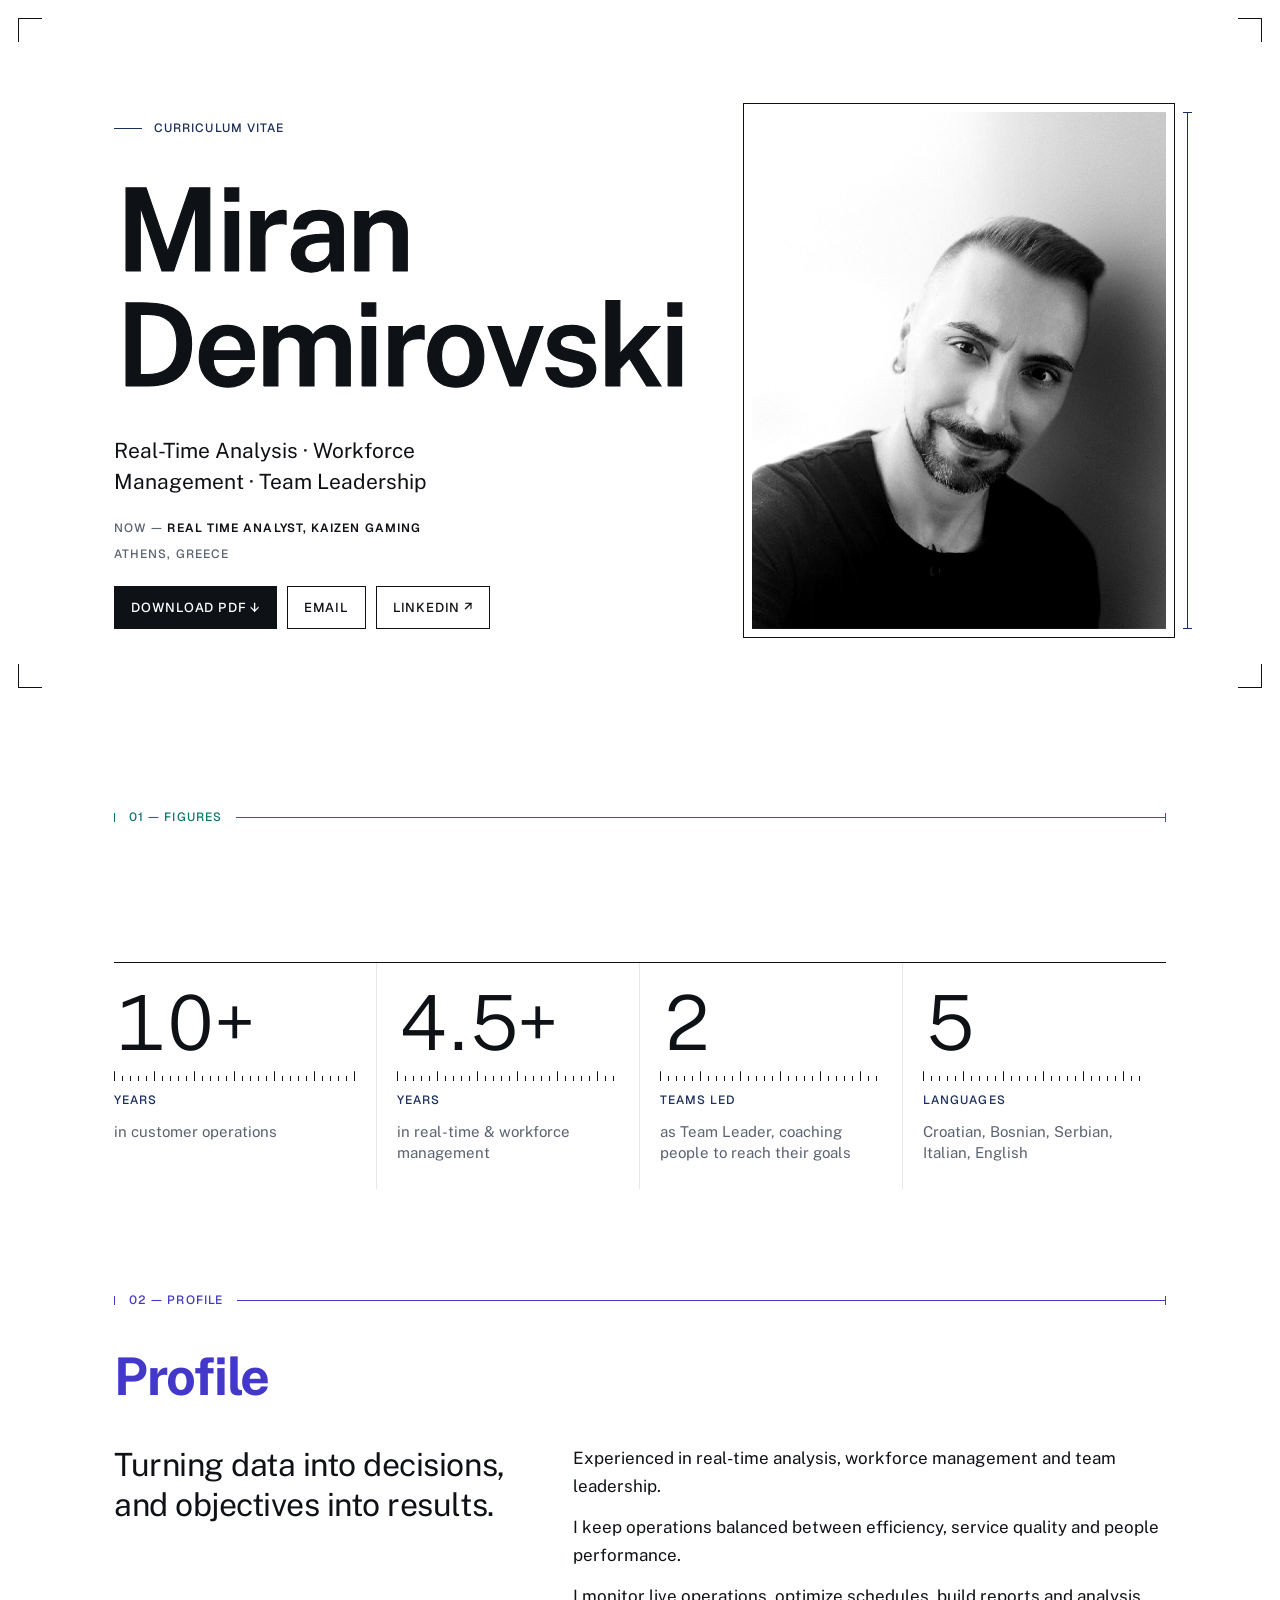
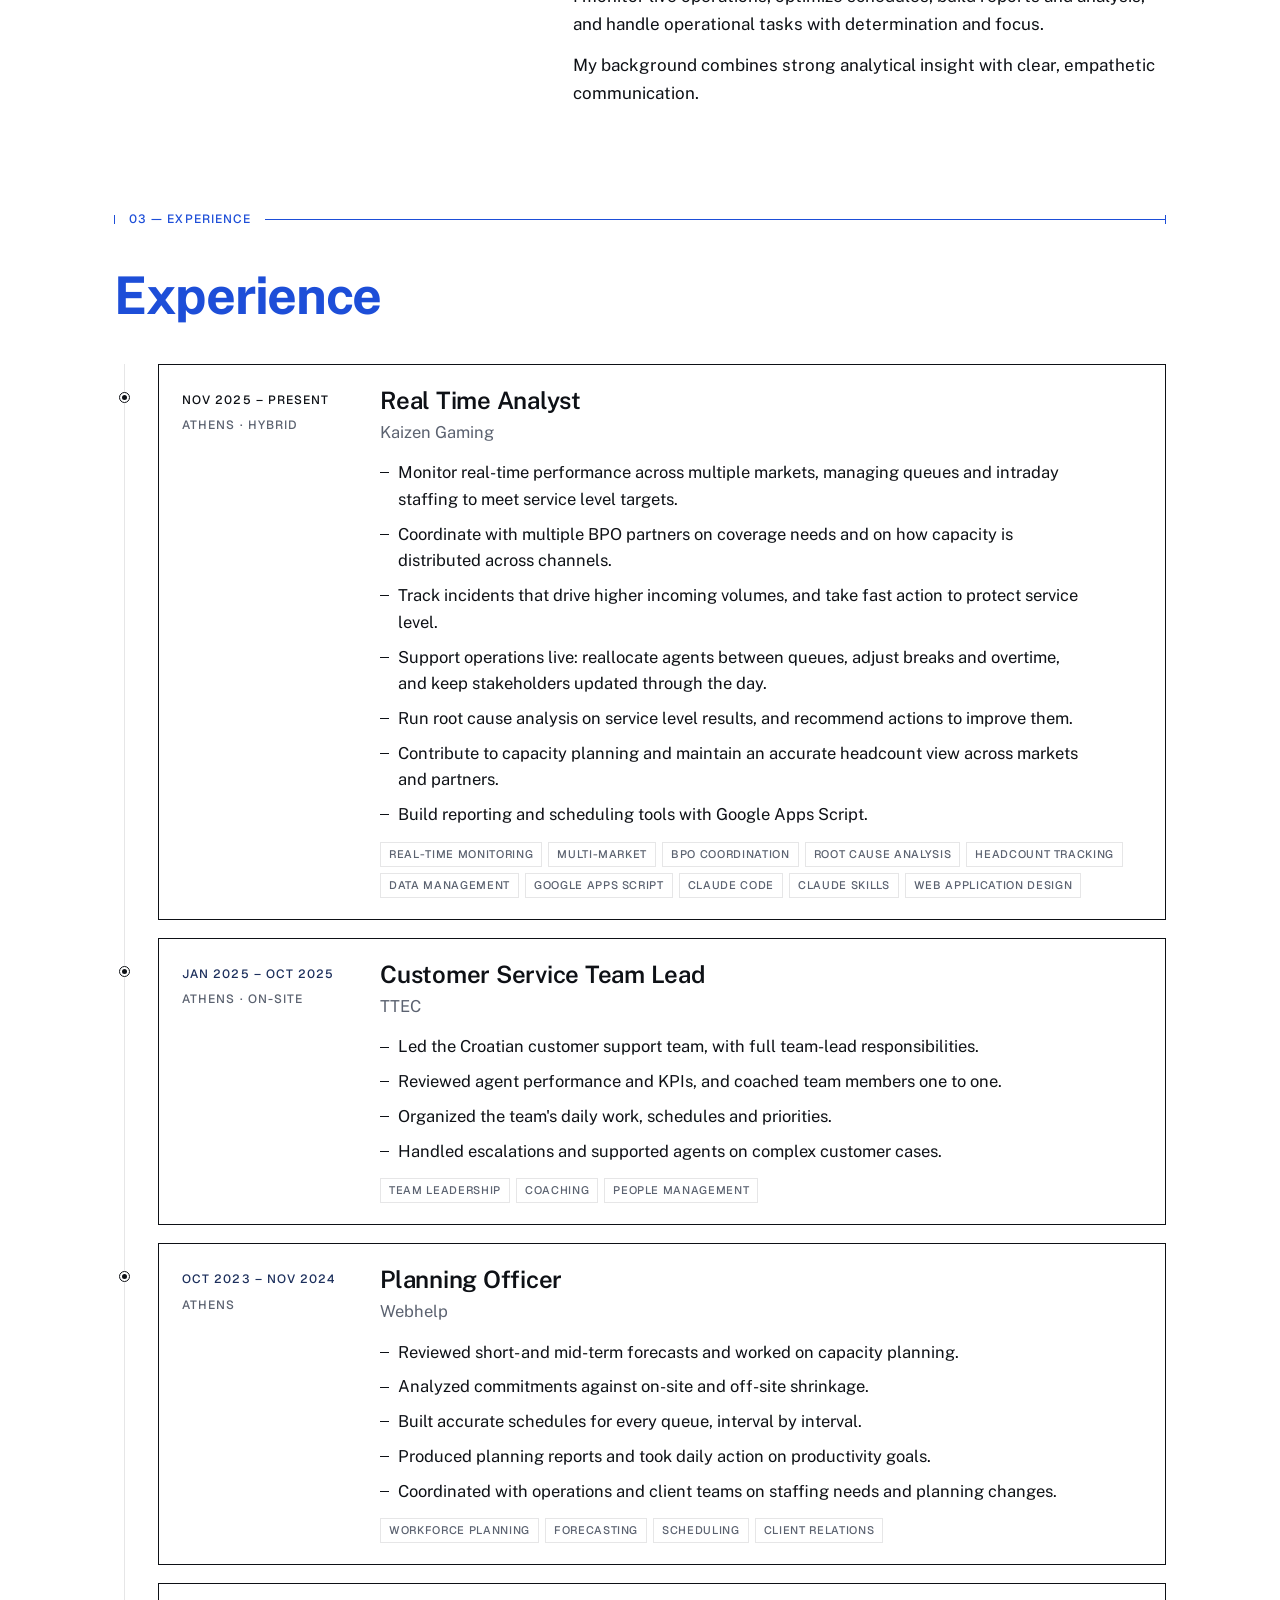
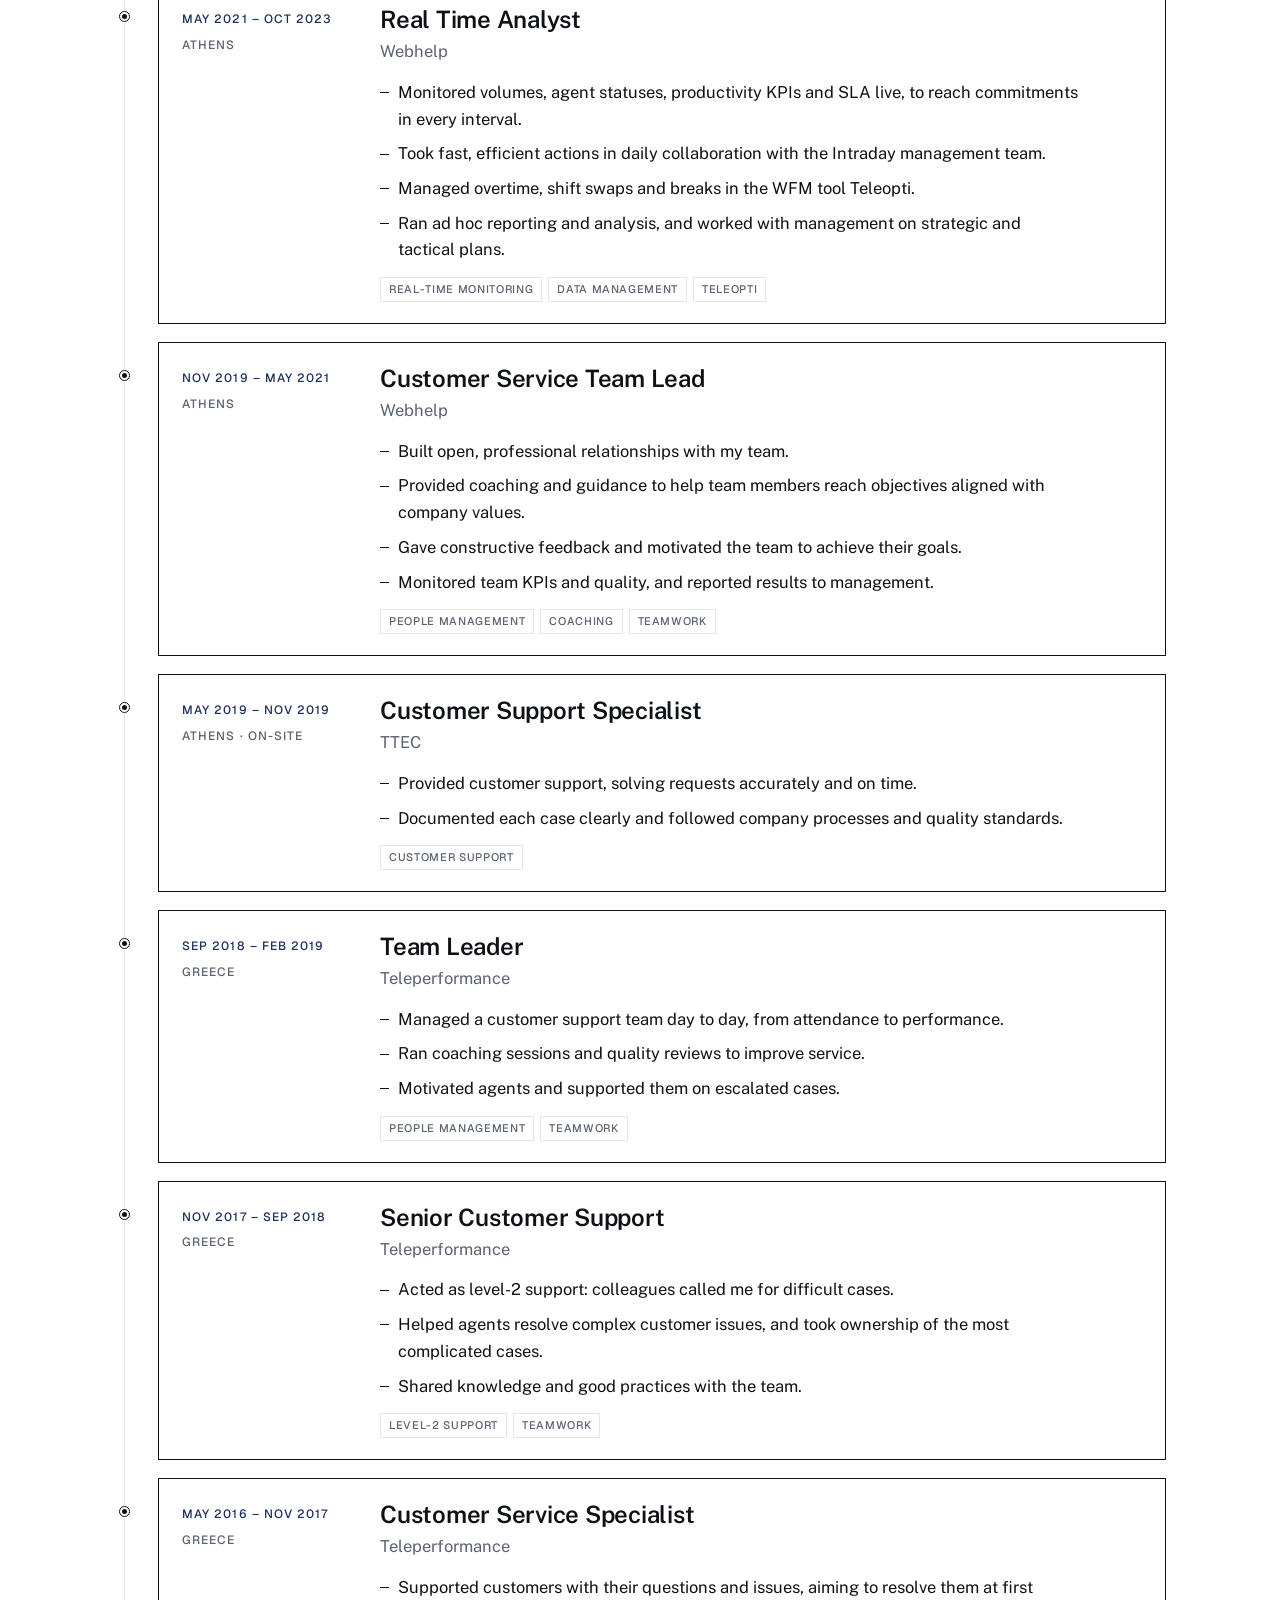
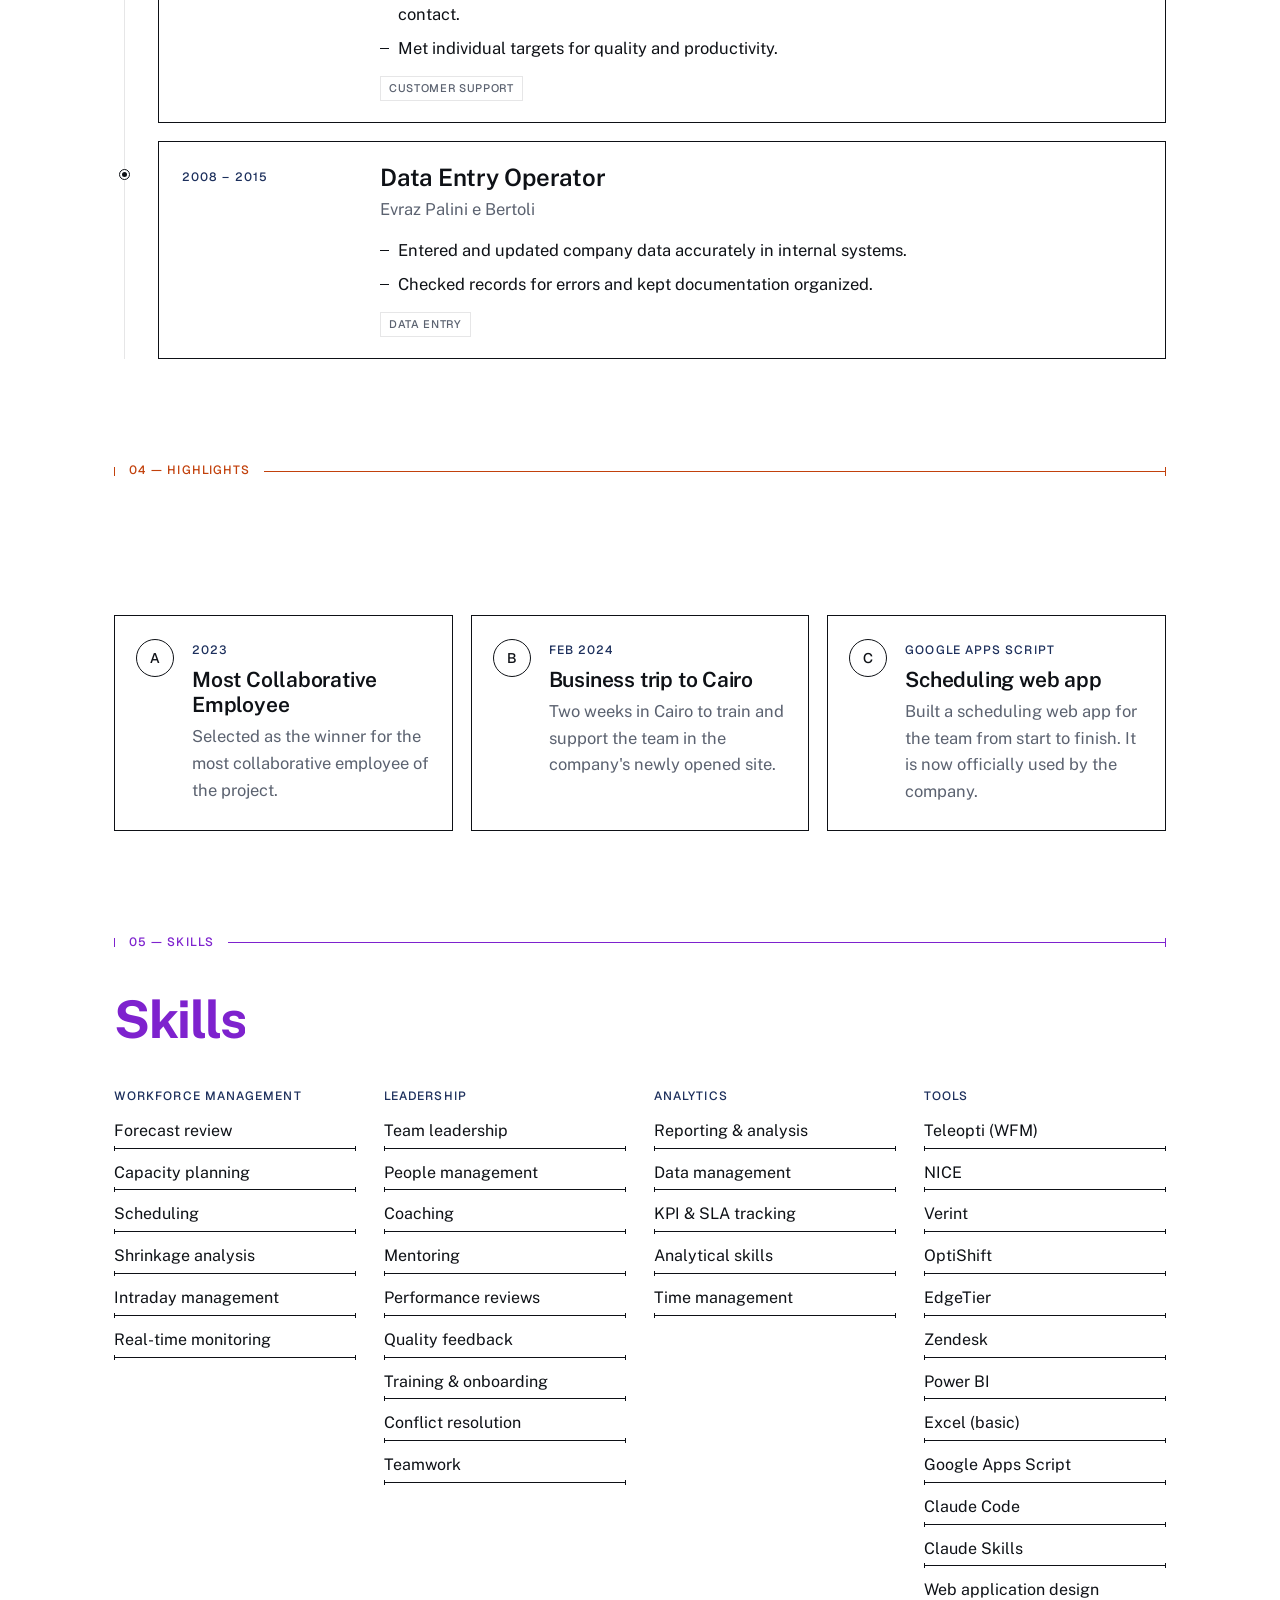
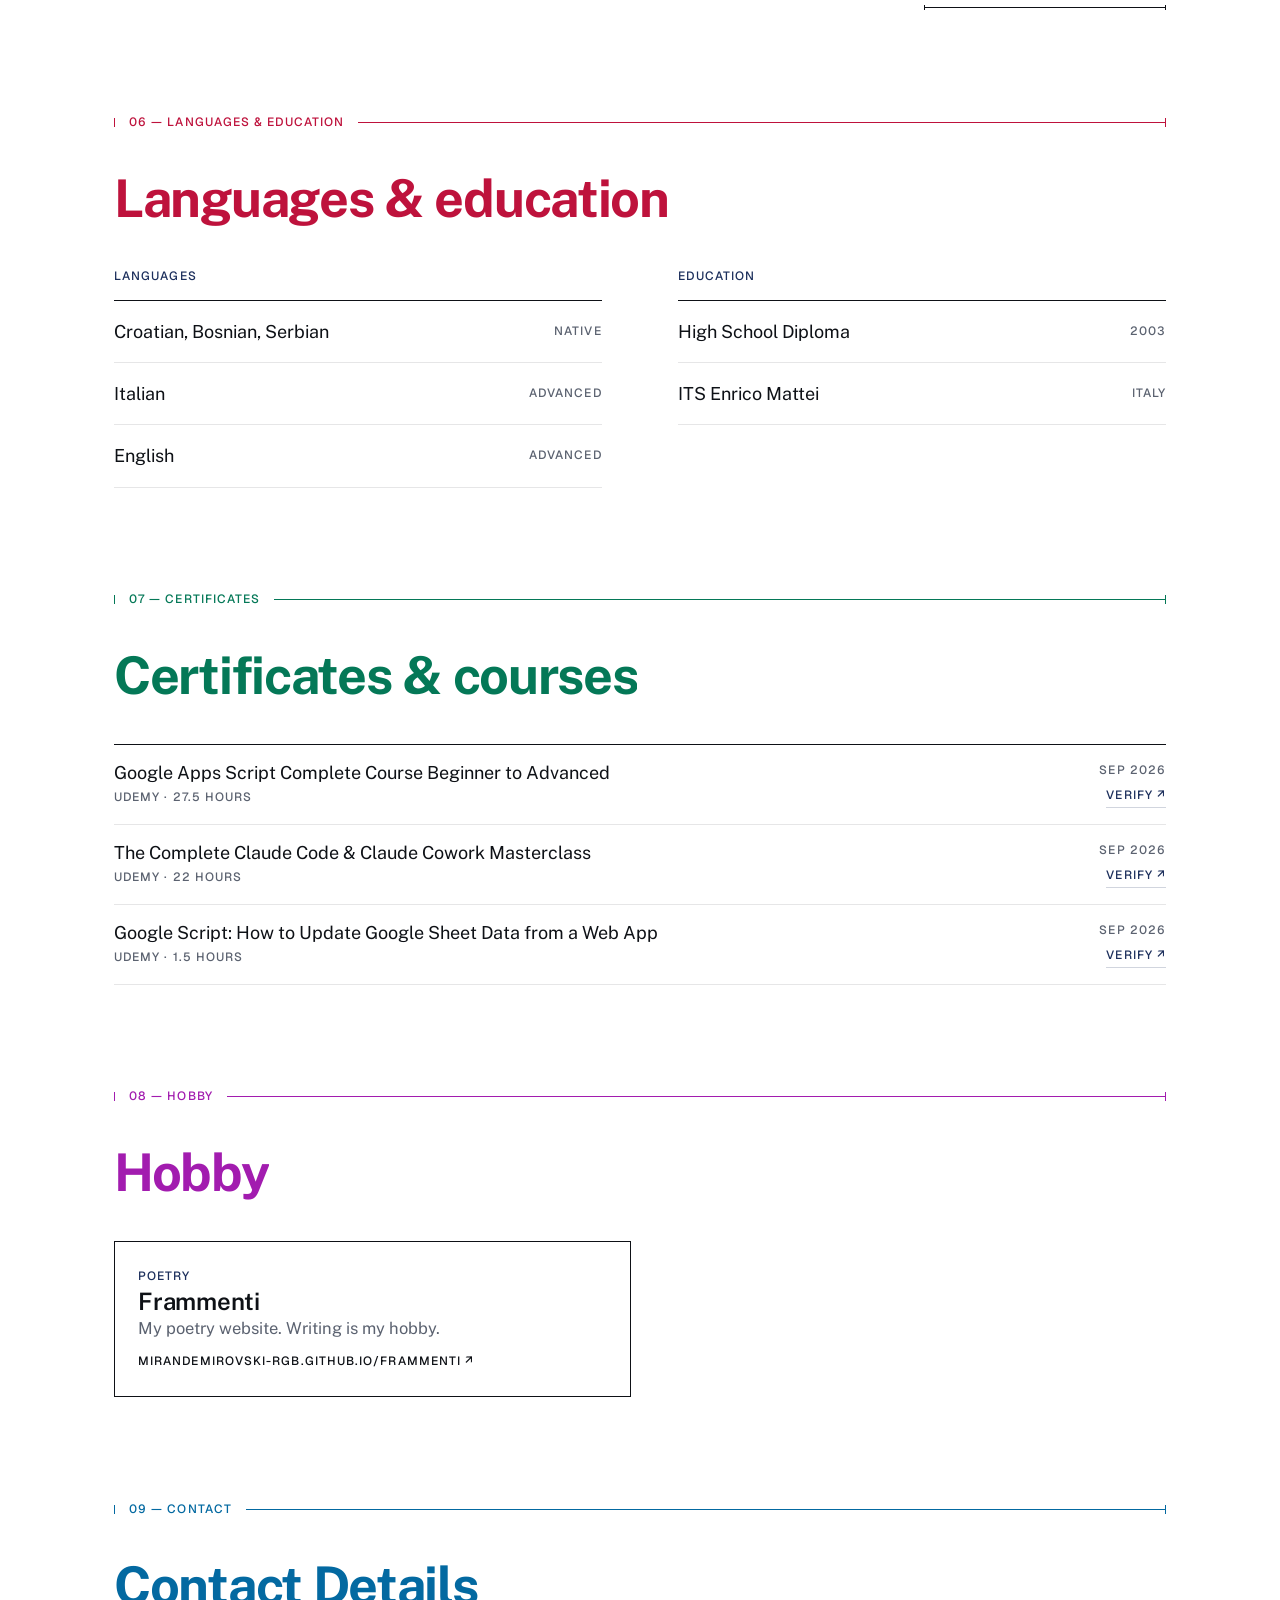
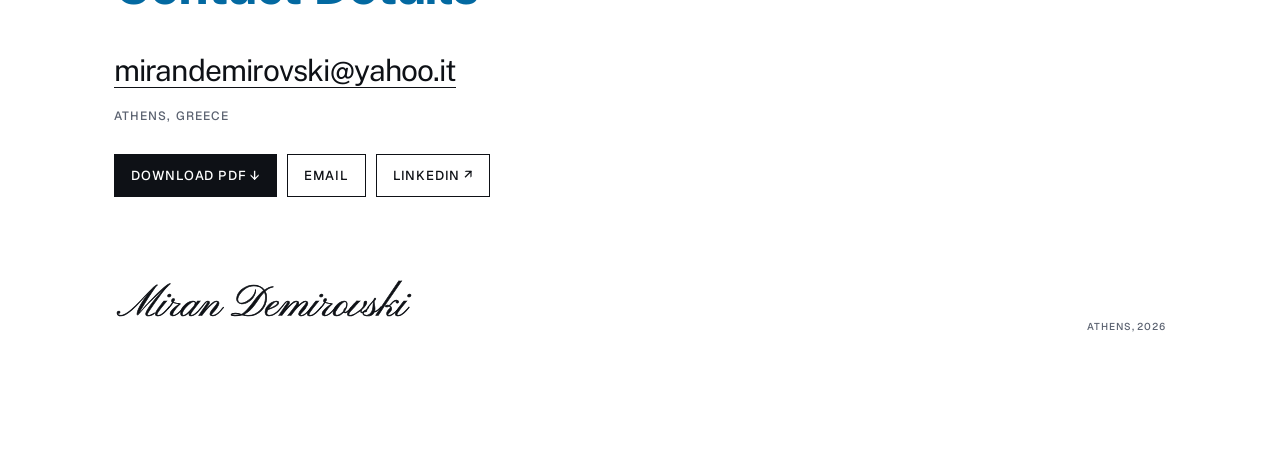
==== commit 2060f369: "Pure white page, colored section titles, smaller email - Remove the grid behind the page; the first-" ====
--- a/index.html
+++ b/index.html
@@ -46,27 +46,13 @@
 .sr { position: absolute; width: 1px; height: 1px; overflow: hidden; clip: rect(0 0 0 0); white-space: nowrap; }
 .lab { font-family: var(--label); font-size: 12px; font-weight: 500; letter-spacing: .09em; text-transform: uppercase; }
 
-/* Grid paper behind the page: fades in after the hero grid, fades out at the end */
-.paper {
-  position: fixed; inset: 0; z-index: -1; pointer-events: none;
-  background-image:
-    linear-gradient(var(--grid-strong) 1px, transparent 1px),
-    linear-gradient(90deg, var(--grid-strong) 1px, transparent 1px),
-    linear-gradient(var(--grid) 1px, transparent 1px),
-    linear-gradient(90deg, var(--grid) 1px, transparent 1px);
-  background-size: 120px 120px, 120px 120px, 24px 24px, 24px 24px;
-  background-position: -1px -1px;
-  opacity: 0;
-  transition: opacity 1.6s ease;
-}
-.grid-on .paper { opacity: 1; }
-.complete .paper { opacity: .25; }
 
 .wrap { max-width: var(--max); margin: 0 auto; padding-inline: var(--gut); }
 
 /* ---------- First screen ---------- */
 .hero { position: relative; padding-block: clamp(56px, 9vw, 112px) clamp(40px, 6vw, 80px); overflow: hidden; }
-.hero-grid { position: absolute; inset: 0; width: 100%; height: 100%; pointer-events: none; }
+.hero-grid { position: absolute; inset: 0; width: 100%; height: 100%; pointer-events: none; transition: opacity 1.8s ease 1.4s; }
+.grid-on .hero-grid { opacity: 0; }
 .hero-grid line { stroke: var(--grid-strong); stroke-width: 1; vector-effect: non-scaling-stroke; }
 .js .hero-grid line { stroke-dasharray: var(--len); stroke-dashoffset: var(--len); animation: drawline 1.1s cubic-bezier(.6,.05,.25,1) forwards; animation-delay: var(--d); }
 @keyframes drawline { to { stroke-dashoffset: 0; } }
@@ -149,11 +135,12 @@
 .js .dim.in .line::after { opacity: 1; }
 
 /* Section titles rise smoothly from behind a line */
-h2 { margin: 0 0 clamp(24px, 4vw, 40px); font-size: clamp(30px, 4.4vw, 52px); line-height: 1.05; font-weight: 600; letter-spacing: -.025em; }
+h2 { margin: 0 0 clamp(24px, 4vw, 40px); font-size: clamp(30px, 4.4vw, 52px); line-height: 1.05; font-weight: 700; letter-spacing: -.025em; color: var(--c, var(--ink)); }
+section .dim { color: var(--c, var(--dim)); }
 .rv { display: inline-block; overflow: hidden; vertical-align: bottom; padding-bottom: .1em; margin-bottom: -.1em; }
 .rv > span { display: inline-block; }
-.js .rv > span { transform: translateY(110%); opacity: 0; transition: transform 1.1s cubic-bezier(.2,.8,.2,1), opacity .9s ease; }
-.js .in .rv > span, .js .rv.in > span { transform: none; opacity: 1; }
+.js .rv > span { transform: translateY(110%); opacity: 0; color: var(--ink); transition: transform 1.1s cubic-bezier(.2,.8,.2,1), opacity .9s ease, color 1s ease .7s; }
+.js .in .rv > span, .js .rv.in > span { transform: none; opacity: 1; color: var(--c, var(--ink)); }
 
 /* Figures that count up over a ruler */
 .facts { display: grid; grid-template-columns: repeat(4, minmax(0, 1fr)); border-top: 1px solid var(--ink); }
@@ -254,7 +241,7 @@
 
 /* ---------- Contact + signature ---------- */
 .contact { padding-bottom: 120px; }
-.contact .mail { display: inline-block; font-size: clamp(26px, 5.2vw, 62px); line-height: 1.1; font-weight: 400; letter-spacing: -.03em; text-decoration: none; overflow-wrap: anywhere; border-bottom: 1px solid var(--ink); }
+.contact .mail { display: inline-block; font-size: clamp(20px, 2.4vw, 30px); line-height: 1.1; font-weight: 400; letter-spacing: -.03em; text-decoration: none; overflow-wrap: anywhere; border-bottom: 1px solid var(--ink); }
 .contact .mail:hover { color: var(--dim); border-color: var(--dim); }
 .contact .meta { margin-top: 18px; display: grid; gap: 6px; color: var(--muted); }
 .contact .meta a { text-decoration: none; overflow-wrap: anywhere; }
@@ -304,11 +291,10 @@
   .corner { display: none; }
   .row { font-size: 17px; }
 }
-@media print { .paper, .xh { display: none; } }
+@media print { .xh { display: none; } }
 </style>
 </head>
 <body>
-<div class="paper" aria-hidden="true"></div>
 
 <header class="hero" id="top">
   <svg class="hero-grid" aria-hidden="true"></svg>
@@ -334,37 +320,37 @@
 </header>
 
 <main>
-  <section class="wrap" aria-labelledby="h-fig">
+  <section class="wrap" aria-labelledby="h-fig" style="--c:#0f766e">
     <div class="dim lab"><span class="tick"></span><span>01 — Figures</span><span class="line"></span></div>
     <h2 id="h-fig" class="reveal">Key figures</h2>
     <div class="facts" id="facts"></div>
   </section>
 
-  <section class="wrap" aria-labelledby="h-about">
+  <section class="wrap" aria-labelledby="h-about" style="--c:#4338ca">
     <div class="dim lab"><span class="tick"></span><span>02 — Profile</span><span class="line"></span></div>
     <h2 id="h-about" class="reveal">Profile</h2>
     <div class="about" id="about"></div>
   </section>
 
-  <section class="wrap" aria-labelledby="h-exp">
+  <section class="wrap" aria-labelledby="h-exp" style="--c:#1d4ed8">
     <div class="dim lab"><span class="tick"></span><span>03 — Experience</span><span class="line"></span></div>
     <h2 id="h-exp" class="reveal">Experience</h2>
     <div class="timeline" id="timeline"><span class="tl-track"></span><span class="tl-line"></span></div>
   </section>
 
-  <section class="wrap" aria-labelledby="h-hi">
+  <section class="wrap" aria-labelledby="h-hi" style="--c:#c2410c">
     <div class="dim lab"><span class="tick"></span><span>04 — Highlights</span><span class="line"></span></div>
     <h2 id="h-hi" class="reveal">Highlights</h2>
     <div class="callouts" id="highlights"></div>
   </section>
 
-  <section class="wrap" aria-labelledby="h-skills">
+  <section class="wrap" aria-labelledby="h-skills" style="--c:#7e22ce">
     <div class="dim lab"><span class="tick"></span><span>05 — Skills</span><span class="line"></span></div>
     <h2 id="h-skills" class="reveal">Skills</h2>
     <div class="skills" id="skills"></div>
   </section>
 
-  <section class="wrap" aria-labelledby="h-lang">
+  <section class="wrap" aria-labelledby="h-lang" style="--c:#be123c">
     <div class="dim lab"><span class="tick"></span><span>06 — Languages &amp; education</span><span class="line"></span></div>
     <h2 id="h-lang" class="reveal">Languages &amp; education</h2>
     <div class="duo">
@@ -373,19 +359,19 @@
     </div>
   </section>
 
-  <section class="wrap" aria-labelledby="h-cert">
+  <section class="wrap" aria-labelledby="h-cert" style="--c:#047857">
     <div class="dim lab"><span class="tick"></span><span>07 — Certificates</span><span class="line"></span></div>
     <h2 id="h-cert" class="reveal">Certificates &amp; courses</h2>
     <div class="rows" id="certs"></div>
   </section>
 
-  <section class="wrap" aria-labelledby="h-int">
+  <section class="wrap" aria-labelledby="h-int" style="--c:#a21caf">
     <div class="dim lab"><span class="tick"></span><span>08 — Hobby</span><span class="line"></span></div>
     <h2 id="h-int" class="reveal">Hobby</h2>
     <div class="projects" id="projects"></div>
   </section>
 
-  <section class="wrap contact" aria-labelledby="h-contact" id="contact">
+  <section class="wrap contact" aria-labelledby="h-contact" style="--c:#0369a1" id="contact">
     <div class="dim lab"><span class="tick"></span><span>09 — Contact</span><span class="line"></span></div>
     <h2 id="h-contact" class="reveal">Contact Details</h2>
     <a class="mail" id="mail"></a>
--- a/assets/core.css
+++ b/assets/core.css
@@ -1,4 +1,4 @@
-/* Shared base for the five preview styles. Each style sets --pv-bg / --pv-fg / --pv-line. */
+/* Shared base for the CV page. */
 *, *::before, *::after { box-sizing: border-box; }
 html { -webkit-text-size-adjust: 100%; overflow-x: clip; }
 body { margin: 0; overflow-x: clip; }
@@ -16,46 +16,6 @@
   opacity: .75;
 }
 
-/* Preview navigation bar (previews only, not part of the final CV). */
-.pv-bar {
-  position: fixed;
-  left: 50%;
-  bottom: calc(14px + env(safe-area-inset-bottom, 0px));
-  transform: translateX(-50%);
-  z-index: 1000;
-  display: flex;
-  align-items: center;
-  gap: 2px;
-  padding: 4px;
-  border-radius: 999px;
-  background: var(--pv-bg, #111);
-  color: var(--pv-fg, #fff);
-  box-shadow: 0 8px 30px rgba(0, 0, 0, .18), 0 0 0 1px var(--pv-line, rgba(255, 255, 255, .12));
-  font: 500 13px/1 system-ui, -apple-system, "Segoe UI", sans-serif;
-  letter-spacing: .01em;
-  white-space: nowrap;
-  max-width: calc(100vw - 32px);
-}
-.pv-bar a, .pv-bar button {
-  color: inherit;
-  text-decoration: none;
-  background: none;
-  border: 0;
-  font: inherit;
-  cursor: pointer;
-  border-radius: 999px;
-  min-height: 36px;
-  display: inline-flex;
-  align-items: center;
-  justify-content: center;
-}
-.pv-btn { width: 36px; font-size: 16px; }
-.pv-home { padding: 0 12px; gap: 6px; }
-.pv-n { opacity: .55; font-variant-numeric: tabular-nums; }
-.pv-bar a:hover, .pv-bar button:hover { background: rgba(127, 127, 127, .18); }
-
-@media print { .pv-bar { display: none; } }
-
 @media (prefers-reduced-motion: reduce) {
   *, *::before, *::after {
     animation-duration: .001ms !important;
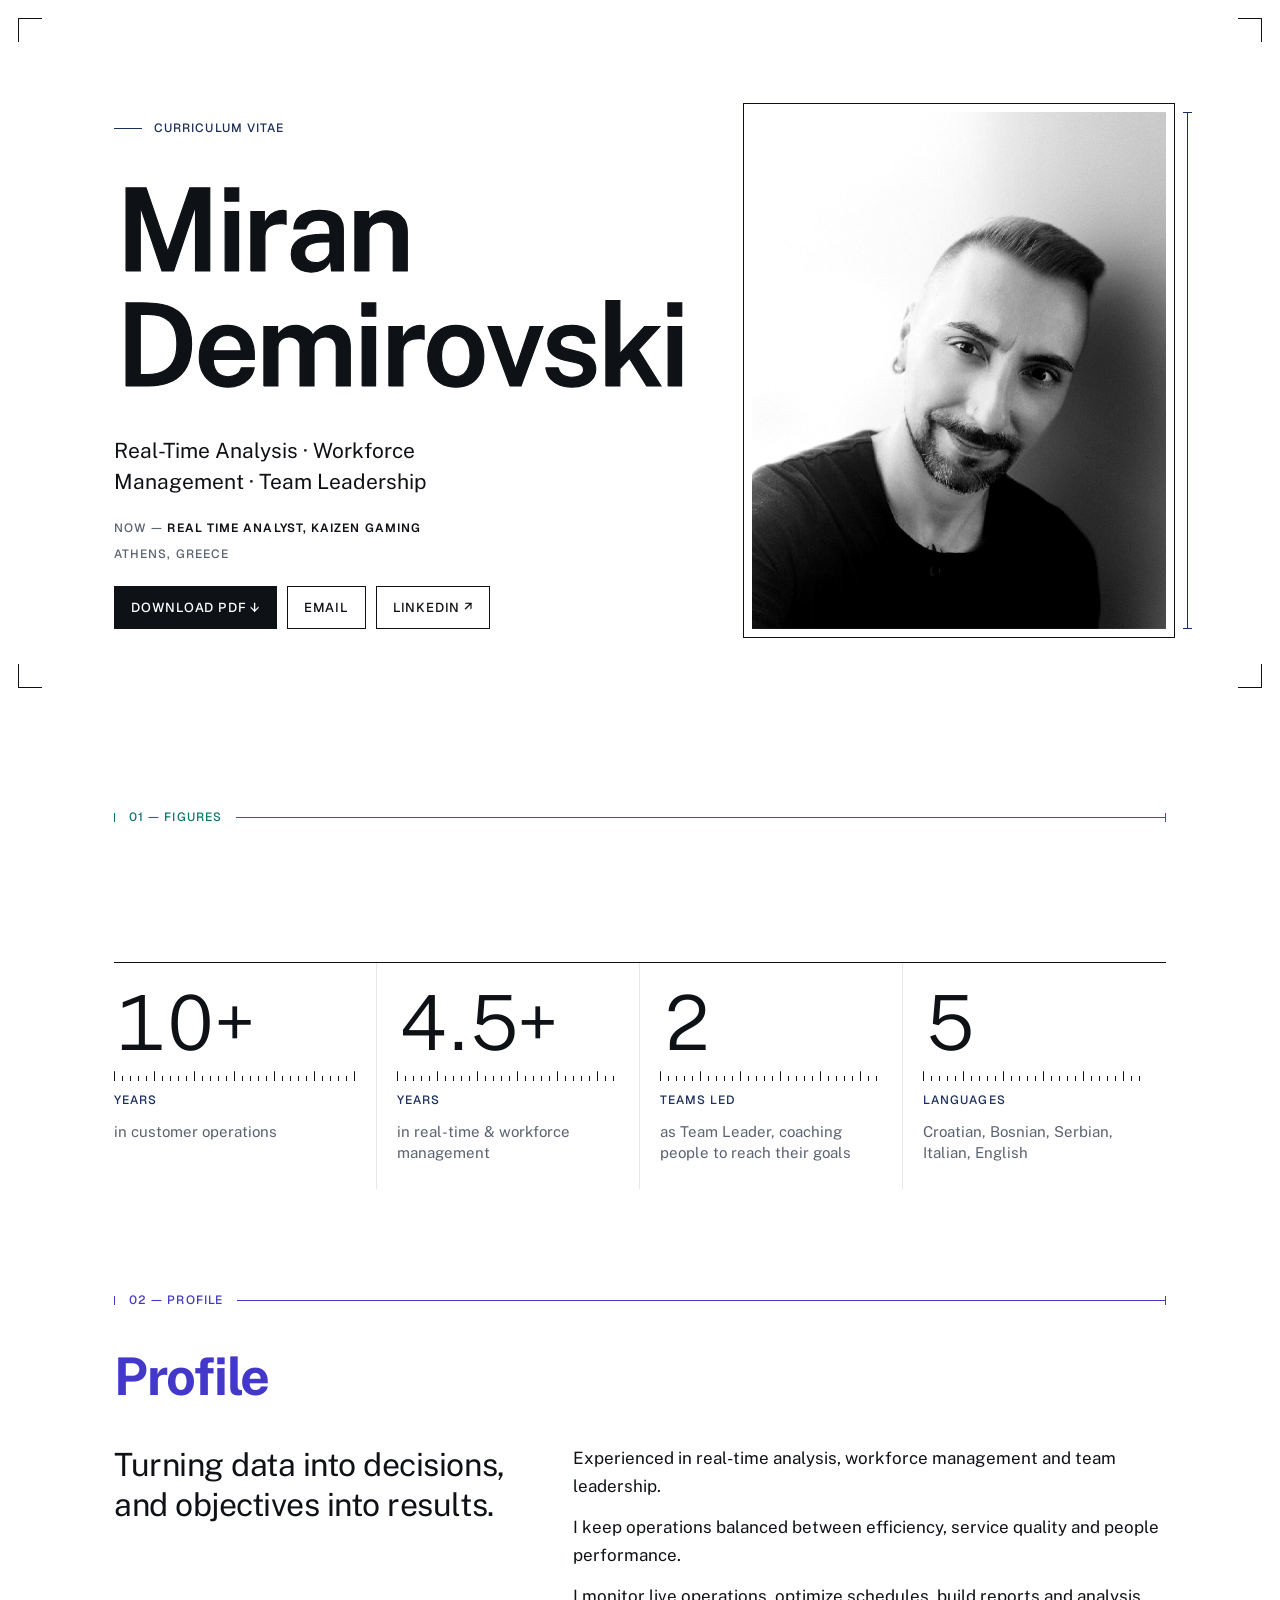
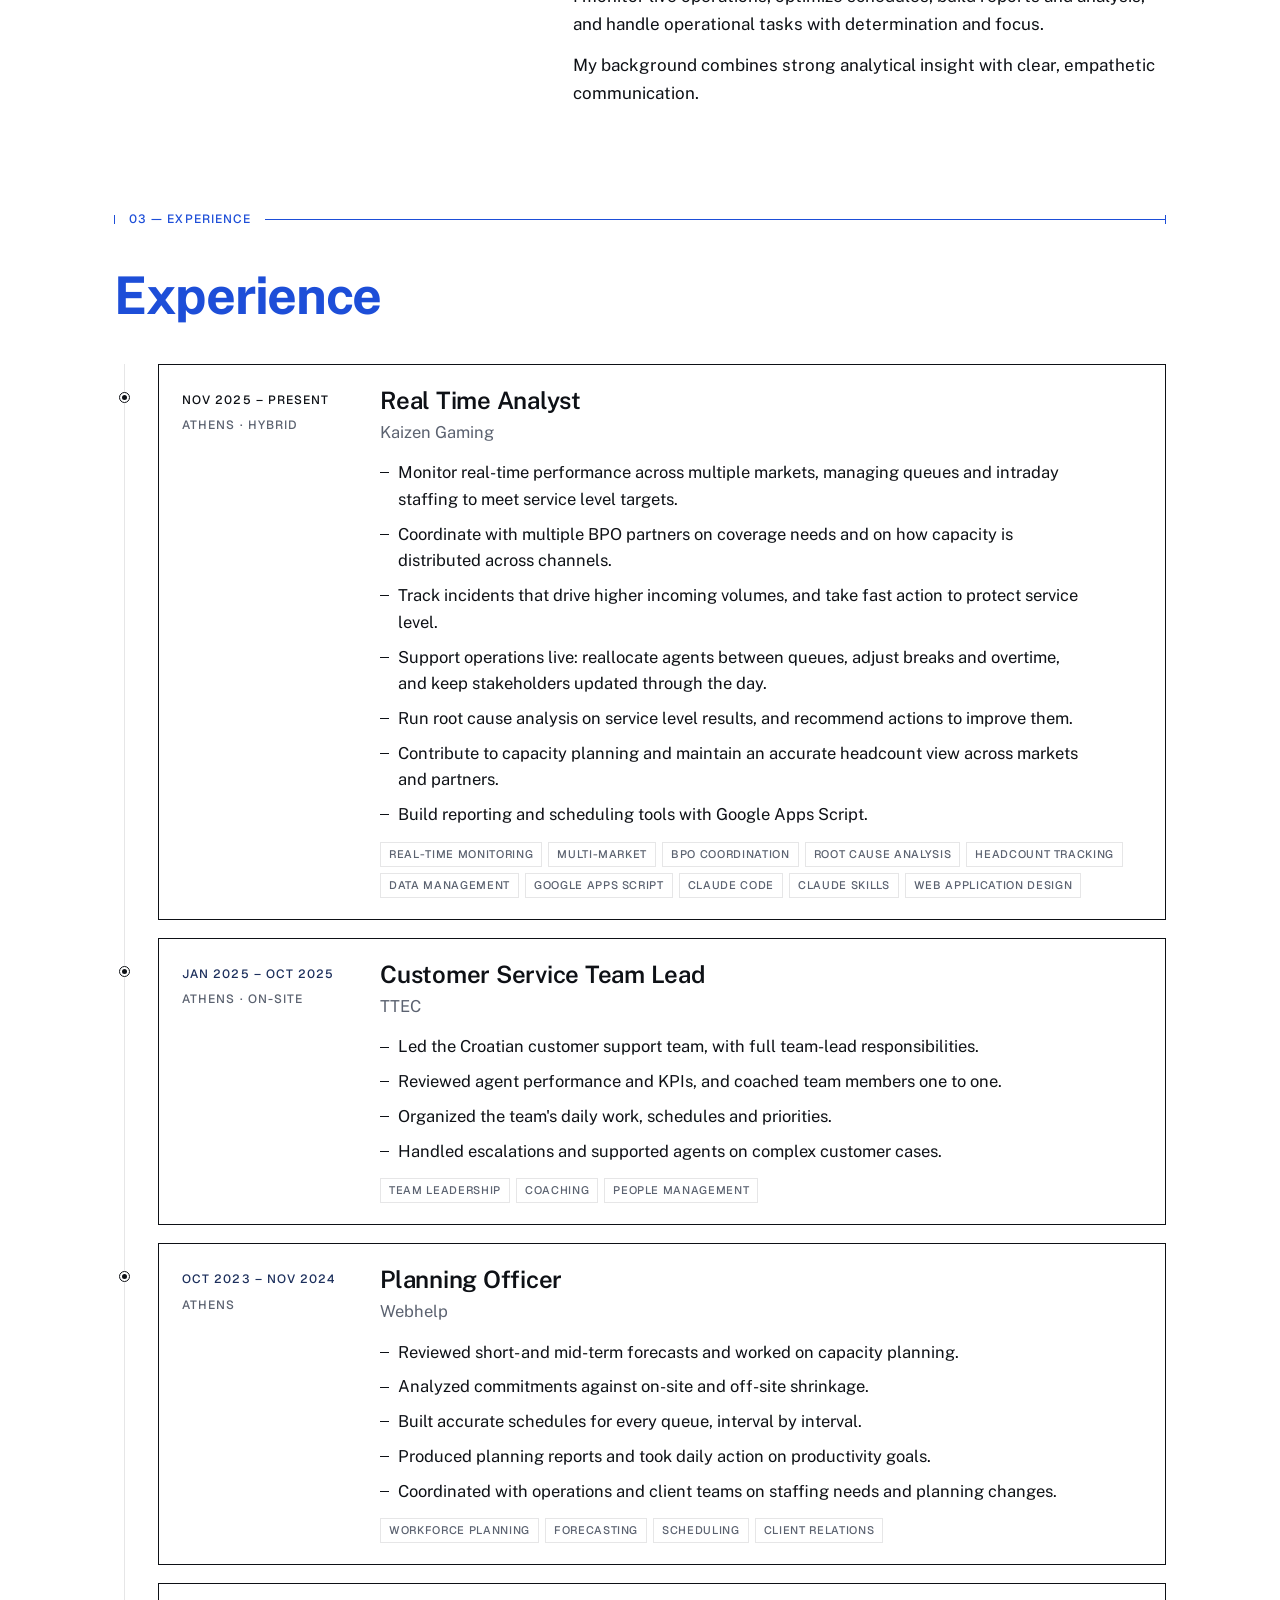
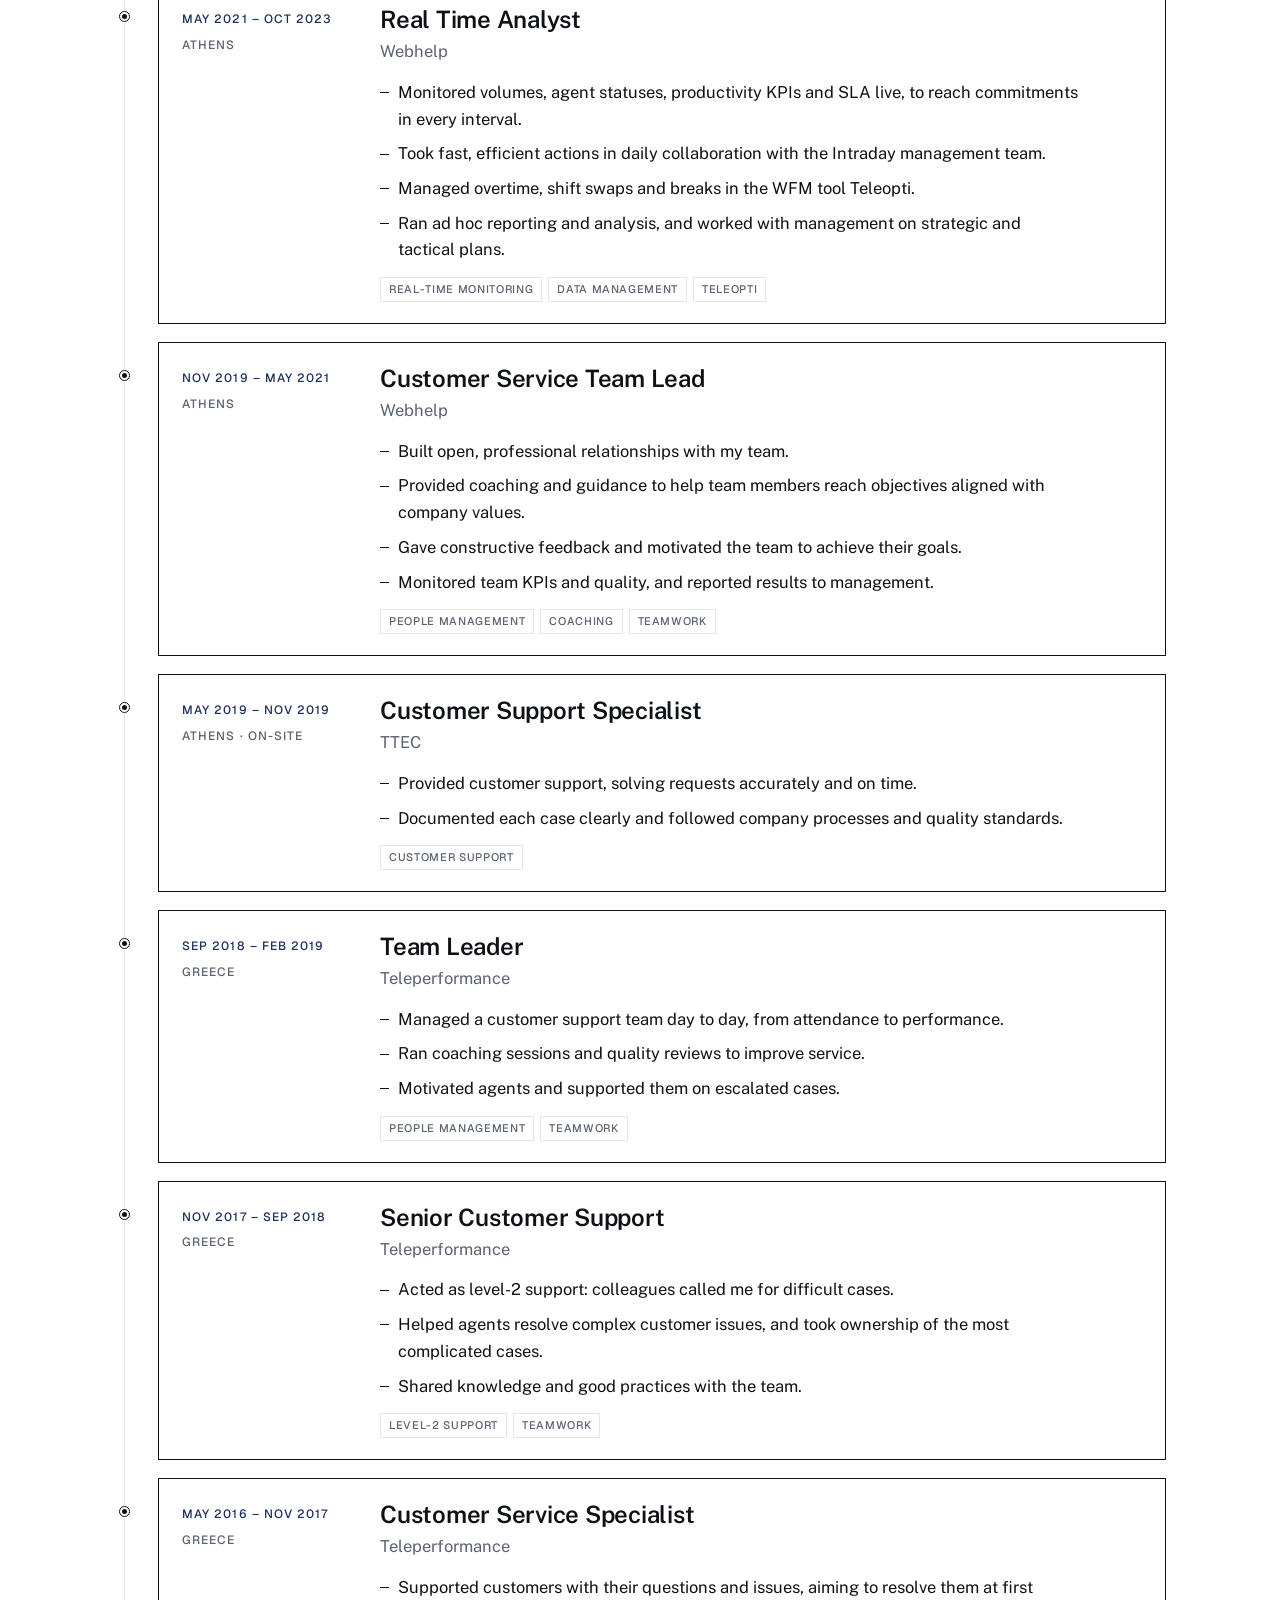
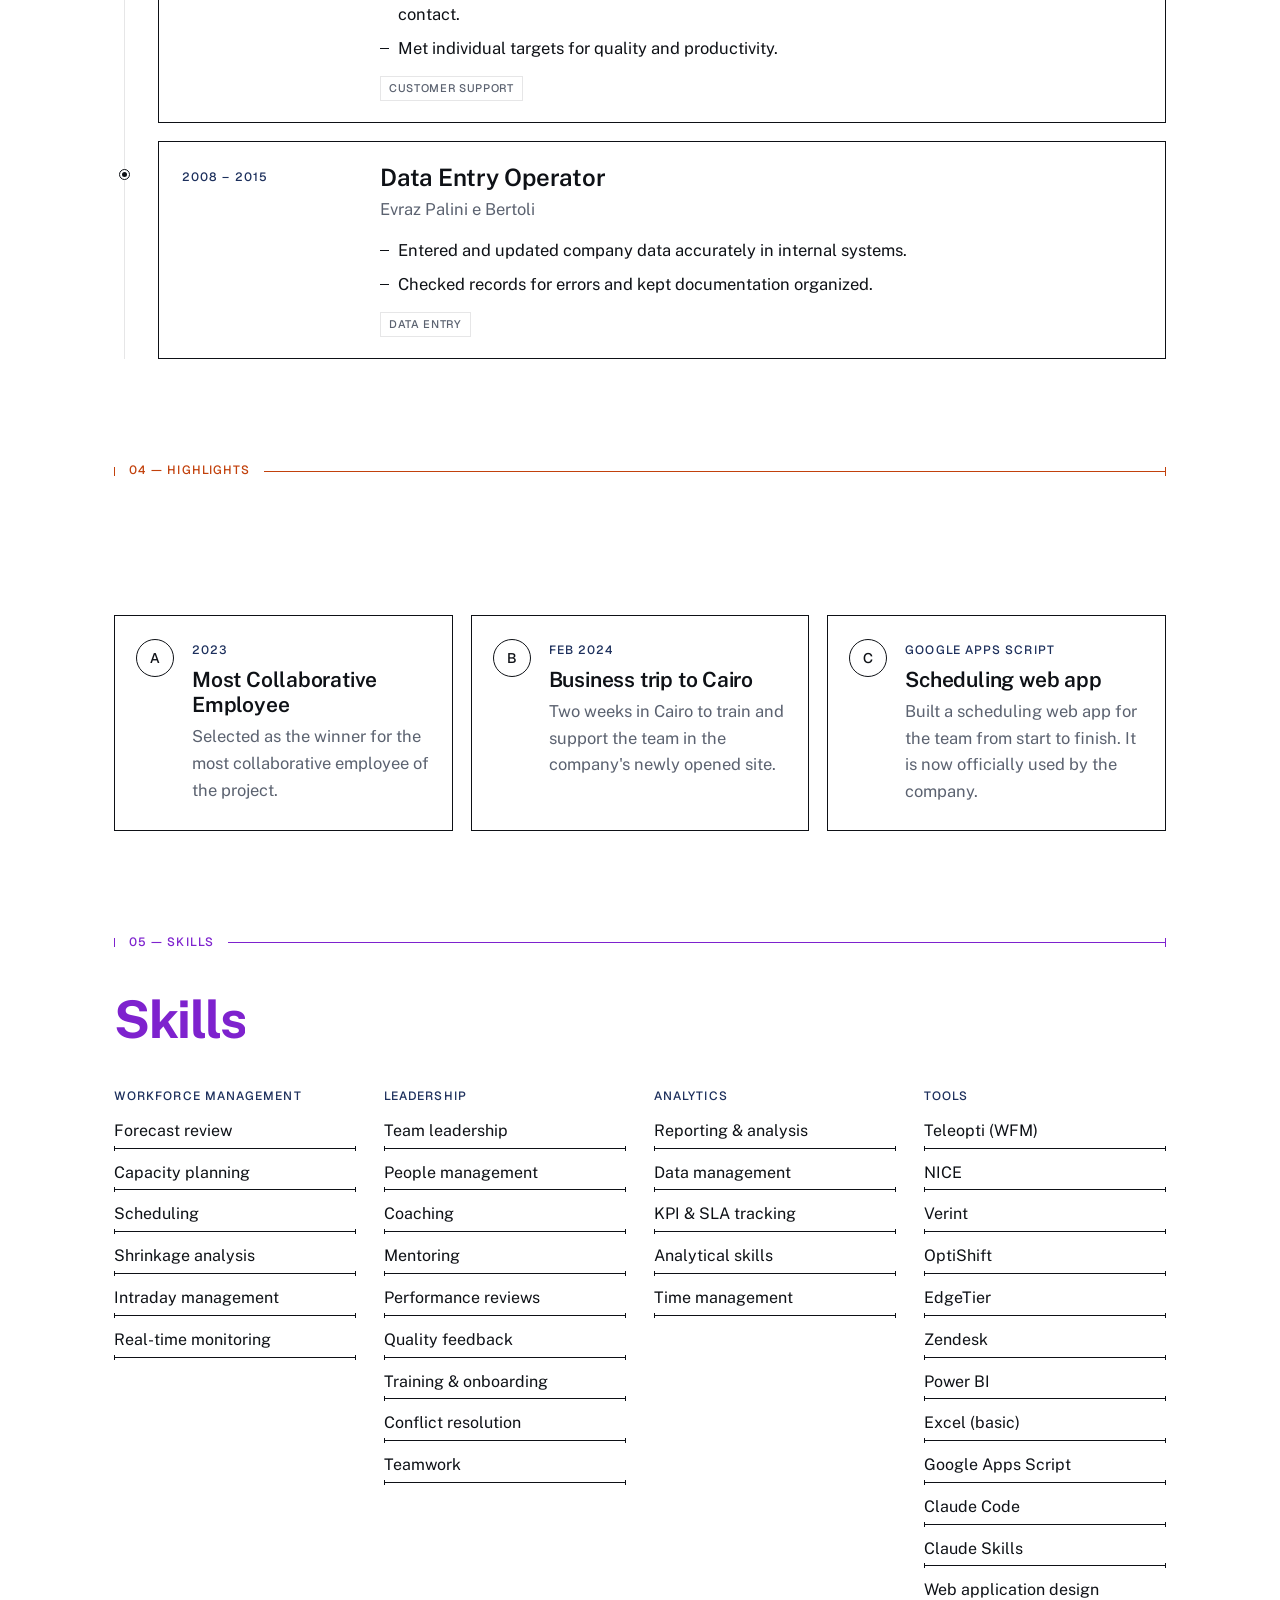
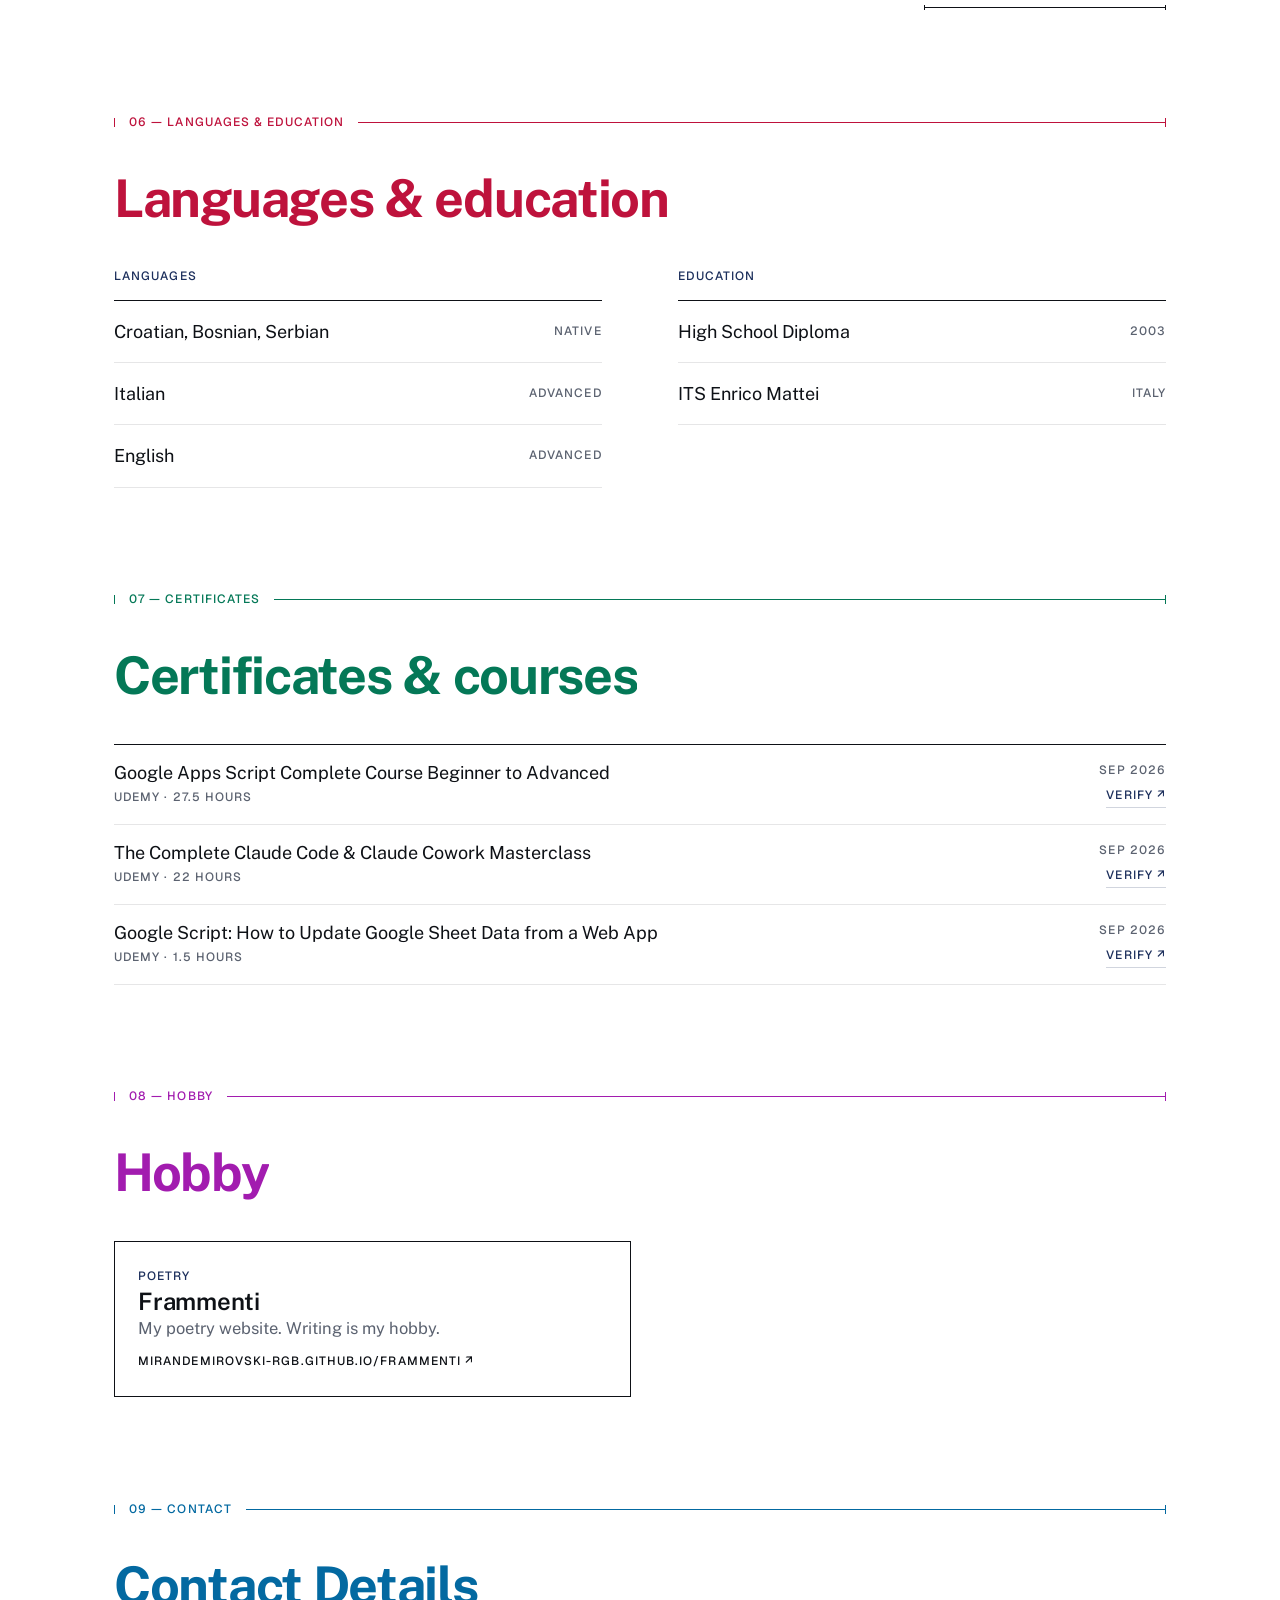
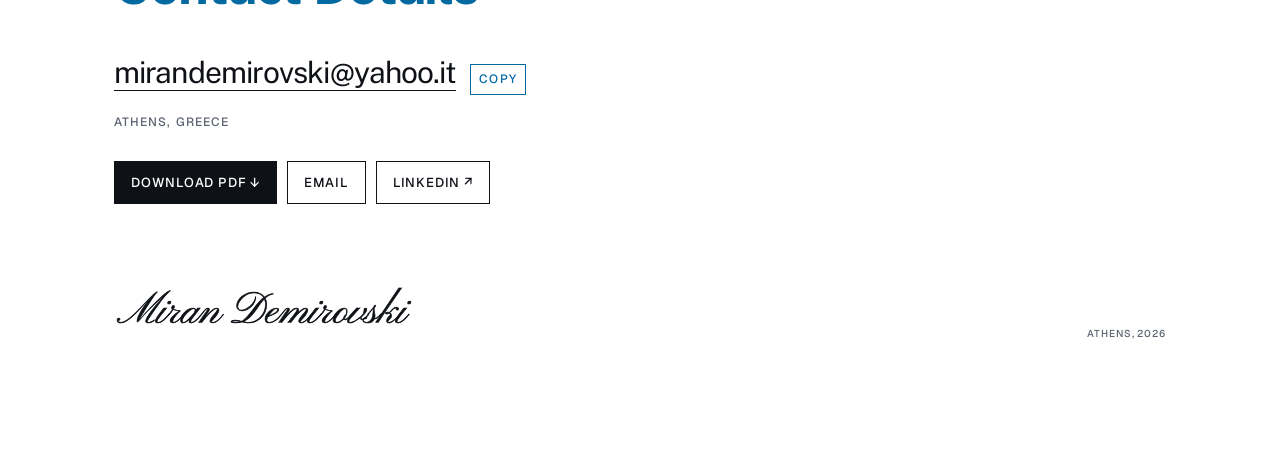
==== commit 067d520d: "Add quick menu, copy-email button, back-to-top and soft card hover - A quiet top menu slides in afte" ====
--- a/index.html
+++ b/index.html
@@ -241,8 +241,36 @@
 
 /* ---------- Contact + signature ---------- */
 .contact { padding-bottom: 120px; }
-.contact .mail { display: inline-block; font-size: clamp(20px, 2.4vw, 30px); line-height: 1.1; font-weight: 400; letter-spacing: -.03em; text-decoration: none; overflow-wrap: anywhere; border-bottom: 1px solid var(--ink); }
-.contact .mail:hover { color: var(--dim); border-color: var(--dim); }
+/* Copy-email button */
+.mail { all: unset; box-sizing: border-box; cursor: pointer; display: inline-flex; align-items: baseline; flex-wrap: wrap; gap: 8px 14px; max-width: 100%; }
+.mail .addr { font-size: clamp(20px, 2.4vw, 30px); line-height: 1.2; font-weight: 400; letter-spacing: -.03em; overflow-wrap: anywhere; border-bottom: 1px solid var(--ink); transition: color .2s ease, border-color .2s ease; }
+.mail .hint { color: var(--c, var(--dim)); border: 1px solid currentColor; padding: 5px 8px; transition: background .2s ease, color .2s ease; }
+.mail:hover .addr { color: var(--c, var(--dim)); border-color: currentColor; }
+.mail:focus-visible { outline: 2px solid var(--ink); outline-offset: 4px; }
+.mail.copied .hint { background: var(--c, var(--dim)); color: var(--paper); border-color: var(--c, var(--dim)); }
+
+/* Quiet top menu, shown after the first screen */
+.topbar { position: fixed; top: 0; left: 0; right: 0; z-index: 60; padding-top: env(safe-area-inset-top, 0px); background: rgba(255, 255, 255, .9); backdrop-filter: blur(10px); -webkit-backdrop-filter: blur(10px); border-bottom: 1px solid var(--grid-strong); transform: translateY(-105%); transition: transform .5s cubic-bezier(.2,.8,.2,1); }
+.topbar.show { transform: none; }
+.topbar .bar-in { max-width: var(--max); margin: 0 auto; padding-inline: var(--gut); height: 56px; display: flex; align-items: center; gap: 24px; }
+.topbar .who { font-weight: 600; font-size: 16px; letter-spacing: -.01em; text-decoration: none; margin-right: auto; white-space: nowrap; }
+.topbar nav { display: flex; gap: 22px; }
+.topbar nav a { text-decoration: none; color: var(--muted); padding-block: 6px; border-bottom: 1px solid transparent; transition: color .2s ease, border-color .2s ease; white-space: nowrap; }
+.topbar nav a:hover, .topbar nav a.on { color: var(--c); border-color: var(--c); }
+.topbar .pdf { padding: 10px 12px; }
+[id^="sec-"], #contact { scroll-margin-top: 72px; }
+@media (prefers-reduced-motion: no-preference) { html { scroll-behavior: smooth; } }
+
+/* Back to top */
+.totop { position: fixed; right: max(18px, env(safe-area-inset-right, 0px)); bottom: calc(18px + env(safe-area-inset-bottom, 0px)); z-index: 55; width: 46px; height: 46px; border-radius: 50%; border: 1px solid var(--ink); background: var(--paper); color: var(--ink); font: 400 18px/1 var(--sans); cursor: pointer; display: grid; place-items: center; opacity: 0; transform: translateY(12px); pointer-events: none; transition: opacity .35s ease, transform .35s ease, background .2s ease, color .2s ease; }
+.totop.show { opacity: 1; transform: none; pointer-events: auto; }
+.totop:hover { background: var(--ink); color: var(--paper); }
+
+/* Soft lift on cards (computer only) */
+.job, .callout, .project { transition: transform .35s cubic-bezier(.2,.8,.2,1), box-shadow .35s ease, background .3s ease, color .3s ease; }
+@media (hover: hover) and (pointer: fine) {
+  .job:hover, .callout:hover, .project:hover { transform: translateY(-3px); box-shadow: 0 16px 32px -20px rgba(14, 17, 22, .28); }
+}
 .contact .meta { margin-top: 18px; display: grid; gap: 6px; color: var(--muted); }
 .contact .meta a { text-decoration: none; overflow-wrap: anywhere; }
 .contact .meta a:hover { color: var(--ink); }
@@ -259,12 +287,6 @@
 @keyframes wipe { to { transform: none; } }
 .updated { color: var(--muted); font-size: 10px; }
 
-/* Crosshair cursor aligned to the grid (computer only) */
-.xh { position: fixed; pointer-events: none; z-index: 50; opacity: 0; transition: opacity .3s ease; }
-.xh.on { opacity: 1; }
-.xh-v { top: 0; bottom: 0; width: 1px; background: var(--dim-soft); left: 0; }
-.xh-h { left: 0; right: 0; height: 1px; background: var(--dim-soft); top: 0; }
-.xh-r { font: 500 10px/1 var(--label); color: var(--dim); letter-spacing: .06em; padding: 4px 6px; background: var(--paper); border: 1px solid var(--dim-soft); top: 0; left: 0; }
 
 /* ---------- Responsive ---------- */
 @media (max-width: 900px) {
@@ -276,6 +298,13 @@
   .fact:nth-child(n+3) { border-top: 1px solid var(--grid-strong); }
   .about, .duo, .callouts, .projects { grid-template-columns: minmax(0, 1fr); }
   .skills { grid-template-columns: repeat(2, minmax(0, 1fr)); }
+}
+@media (max-width: 720px) {
+  .topbar .who { display: none; }
+  .topbar .bar-in { gap: 14px; justify-content: space-between; }
+  .topbar nav { gap: 14px; }
+  .topbar nav a, .topbar .pdf { font-size: 11px; letter-spacing: .06em; }
+  .topbar .pdf { padding: 9px 10px; }
 }
 @media (max-width: 560px) {
   .timeline { padding-left: 26px; }
@@ -291,10 +320,21 @@
   .corner { display: none; }
   .row { font-size: 17px; }
 }
-@media print { .xh { display: none; } }
 </style>
 </head>
 <body>
+
+<header class="topbar" id="topbar" aria-label="Quick menu">
+  <div class="bar-in">
+    <a class="who" href="#top"></a>
+    <nav class="lab" aria-label="Sections">
+      <a href="#sec-experience" style="--c:#1d4ed8">Experience</a>
+      <a href="#sec-skills" style="--c:#7e22ce">Skills</a>
+      <a href="#contact" style="--c:#0369a1">Contact</a>
+    </nav>
+    <a class="btn solid pdf" id="top-pdf" download>PDF ↓</a>
+  </div>
+</header>
 
 <header class="hero" id="top">
   <svg class="hero-grid" aria-hidden="true"></svg>
@@ -332,7 +372,7 @@
     <div class="about" id="about"></div>
   </section>
 
-  <section class="wrap" aria-labelledby="h-exp" style="--c:#1d4ed8">
+  <section class="wrap" id="sec-experience" aria-labelledby="h-exp" style="--c:#1d4ed8">
     <div class="dim lab"><span class="tick"></span><span>03 — Experience</span><span class="line"></span></div>
     <h2 id="h-exp" class="reveal">Experience</h2>
     <div class="timeline" id="timeline"><span class="tl-track"></span><span class="tl-line"></span></div>
@@ -344,7 +384,7 @@
     <div class="callouts" id="highlights"></div>
   </section>
 
-  <section class="wrap" aria-labelledby="h-skills" style="--c:#7e22ce">
+  <section class="wrap" id="sec-skills" aria-labelledby="h-skills" style="--c:#7e22ce">
     <div class="dim lab"><span class="tick"></span><span>05 — Skills</span><span class="line"></span></div>
     <h2 id="h-skills" class="reveal">Skills</h2>
     <div class="skills" id="skills"></div>
@@ -374,7 +414,7 @@
   <section class="wrap contact" aria-labelledby="h-contact" style="--c:#0369a1" id="contact">
     <div class="dim lab"><span class="tick"></span><span>09 — Contact</span><span class="line"></span></div>
     <h2 id="h-contact" class="reveal">Contact Details</h2>
-    <a class="mail" id="mail"></a>
+    <button class="mail" id="mail" type="button" aria-describedby="mail-hint"><span class="addr" id="mail-addr"></span><span class="lab hint" id="mail-hint" aria-live="polite">Copy</span></button>
     <div class="meta lab" id="meta"></div>
     <div class="cta" id="cta2"></div>
     <div class="sign-off">
@@ -384,9 +424,8 @@
   </section>
 </main>
 
-<div class="xh xh-v" aria-hidden="true"></div>
-<div class="xh xh-h" aria-hidden="true"></div>
-<div class="xh xh-r" aria-hidden="true"></div>
+<button class="totop" id="totop" type="button" aria-label="Back to top">↑</button>
+
 
 <script src="assets/cv-data.js"></script>
 <script src="assets/core.js"></script>
@@ -459,7 +498,43 @@
       '<div class="txt"><div class="lab k">' + t(x.kind) + '</div><h3>' + t(x.title) + "</h3><p>" + t(x.text) + '</p><div class="lab go">' + t(x.label) + " ↗</div></div></a>";
   }).join("");
 
-  var mail = $("#mail"); mail.href = "mailto:" + C.email; mail.textContent = C.email;
+  /* Copy-email button */
+  var mail = $("#mail"), hint = $("#mail-hint"), copyTimer;
+  $("#mail-addr").textContent = C.email;
+  mail.addEventListener("click", function () {
+    function done() {
+      mail.classList.add("copied"); hint.textContent = "Copied ✓";
+      clearTimeout(copyTimer);
+      copyTimer = setTimeout(function () { mail.classList.remove("copied"); hint.textContent = "Copy"; }, 2200);
+    }
+    function fallback() {
+      var r = document.createRange(); r.selectNodeContents($("#mail-addr"));
+      var sel = window.getSelection(); sel.removeAllRanges(); sel.addRange(r);
+      try { if (document.execCommand("copy")) done(); } catch (err) {}
+    }
+    if (navigator.clipboard && navigator.clipboard.writeText) navigator.clipboard.writeText(C.email).then(done, fallback);
+    else fallback();
+  });
+
+  /* Quiet top menu */
+  var bar = $("#topbar");
+  $(".who", bar).textContent = full;
+  $("#top-pdf").href = C.pdf;
+  var navLinks = $$("nav a", bar);
+  var watched = navLinks.map(function (a) { return $(a.getAttribute("href")); });
+
+  /* Back to top */
+  var totop = $("#totop");
+  totop.addEventListener("click", function () { window.scrollTo({ top: 0, behavior: K.reduced ? "auto" : "smooth" }); });
+
+  K.onScroll(function () {
+    var heroEnd = $(".hero").offsetHeight - 40;
+    bar.classList.toggle("show", window.scrollY > heroEnd);
+    totop.classList.toggle("show", K.pageProgress() > 0.55);
+    var mid = window.innerHeight * 0.35, current = -1;
+    watched.forEach(function (sec, i) { if (sec && sec.getBoundingClientRect().top < mid) current = i; });
+    navLinks.forEach(function (a, i) { a.classList.toggle("on", i === current); });
+  });
   $("#meta").innerHTML = "<span>" + t(C.location) + "</span>";
 
   /* ---------- Hero grid draws from the centre outward ---------- */
@@ -543,19 +618,6 @@
     }, { threshold: 0.8 });
   });
 
-  /* ---------- Crosshair cursor (computer only) ---------- */
-  if (K.finePointer && !K.reduced) {
-    var v = $(".xh-v"), hz = $(".xh-h"), r = $(".xh-r");
-    document.addEventListener("mousemove", function (ev) {
-      var x = Math.round(ev.clientX / 24) * 24, y = Math.round(ev.clientY / 24) * 24;
-      v.style.transform = "translateX(" + x + "px)";
-      hz.style.transform = "translateY(" + y + "px)";
-      r.style.transform = "translate(" + (x + 8) + "px," + (y + 8) + "px)";
-      r.textContent = "X " + x + " · Y " + (y + Math.round(window.scrollY / 24) * 24);
-      [v, hz, r].forEach(function (n) { n.classList.add("on"); });
-    });
-    document.addEventListener("mouseleave", function () { [v, hz, r].forEach(function (n) { n.classList.remove("on"); }); });
-  }
 })();
 </script>
 </body>
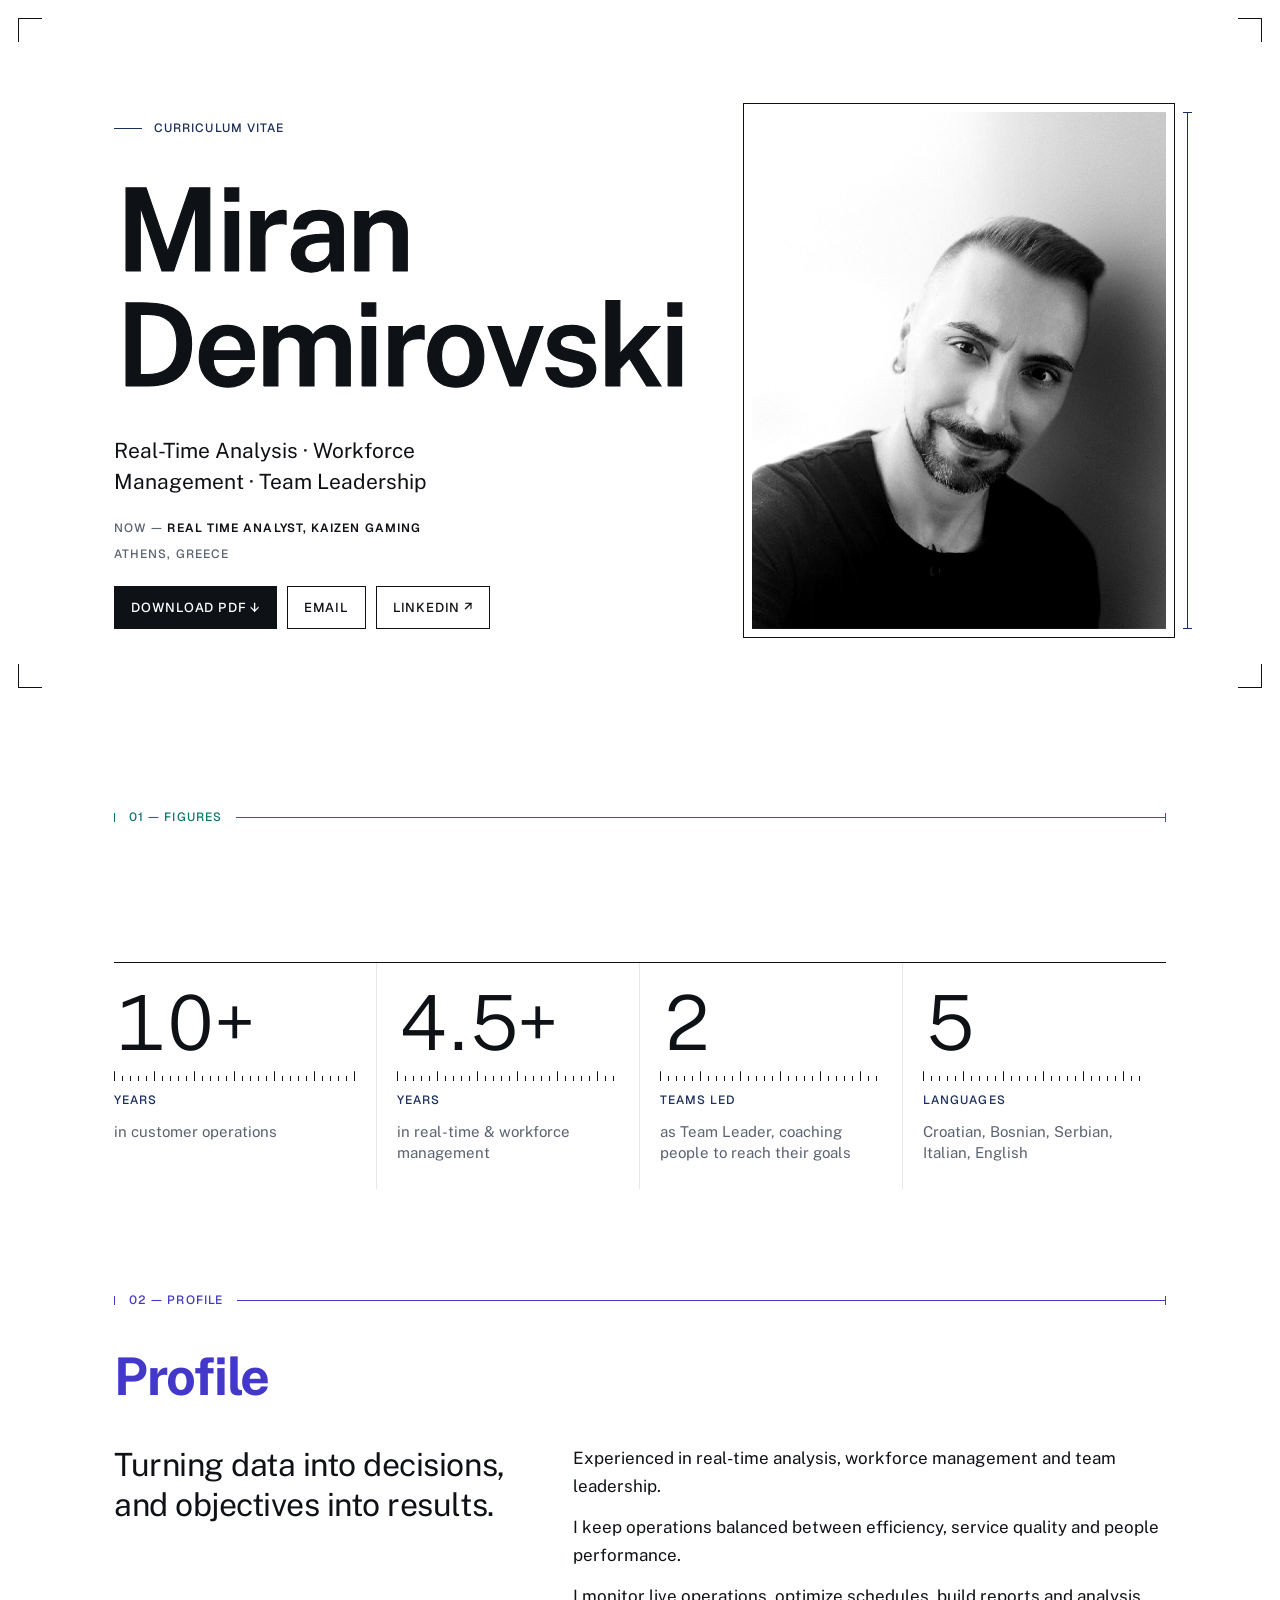
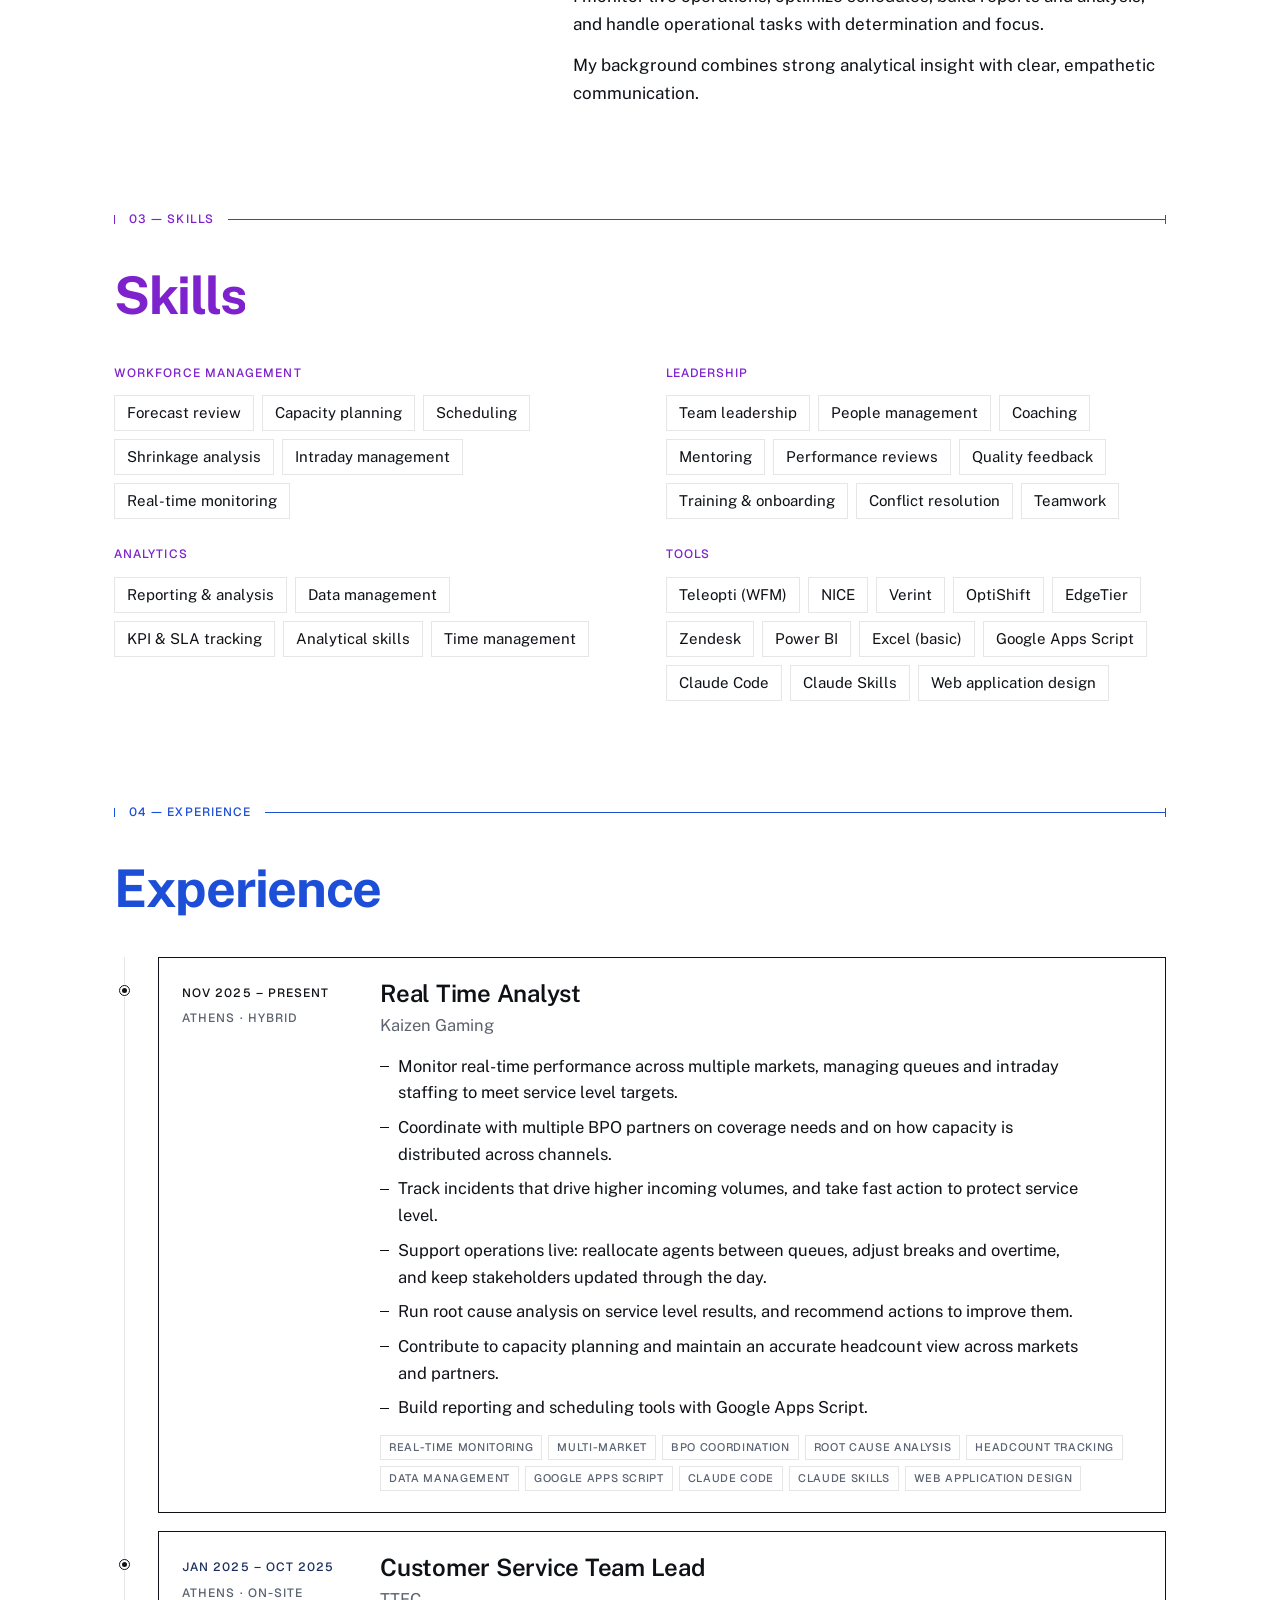
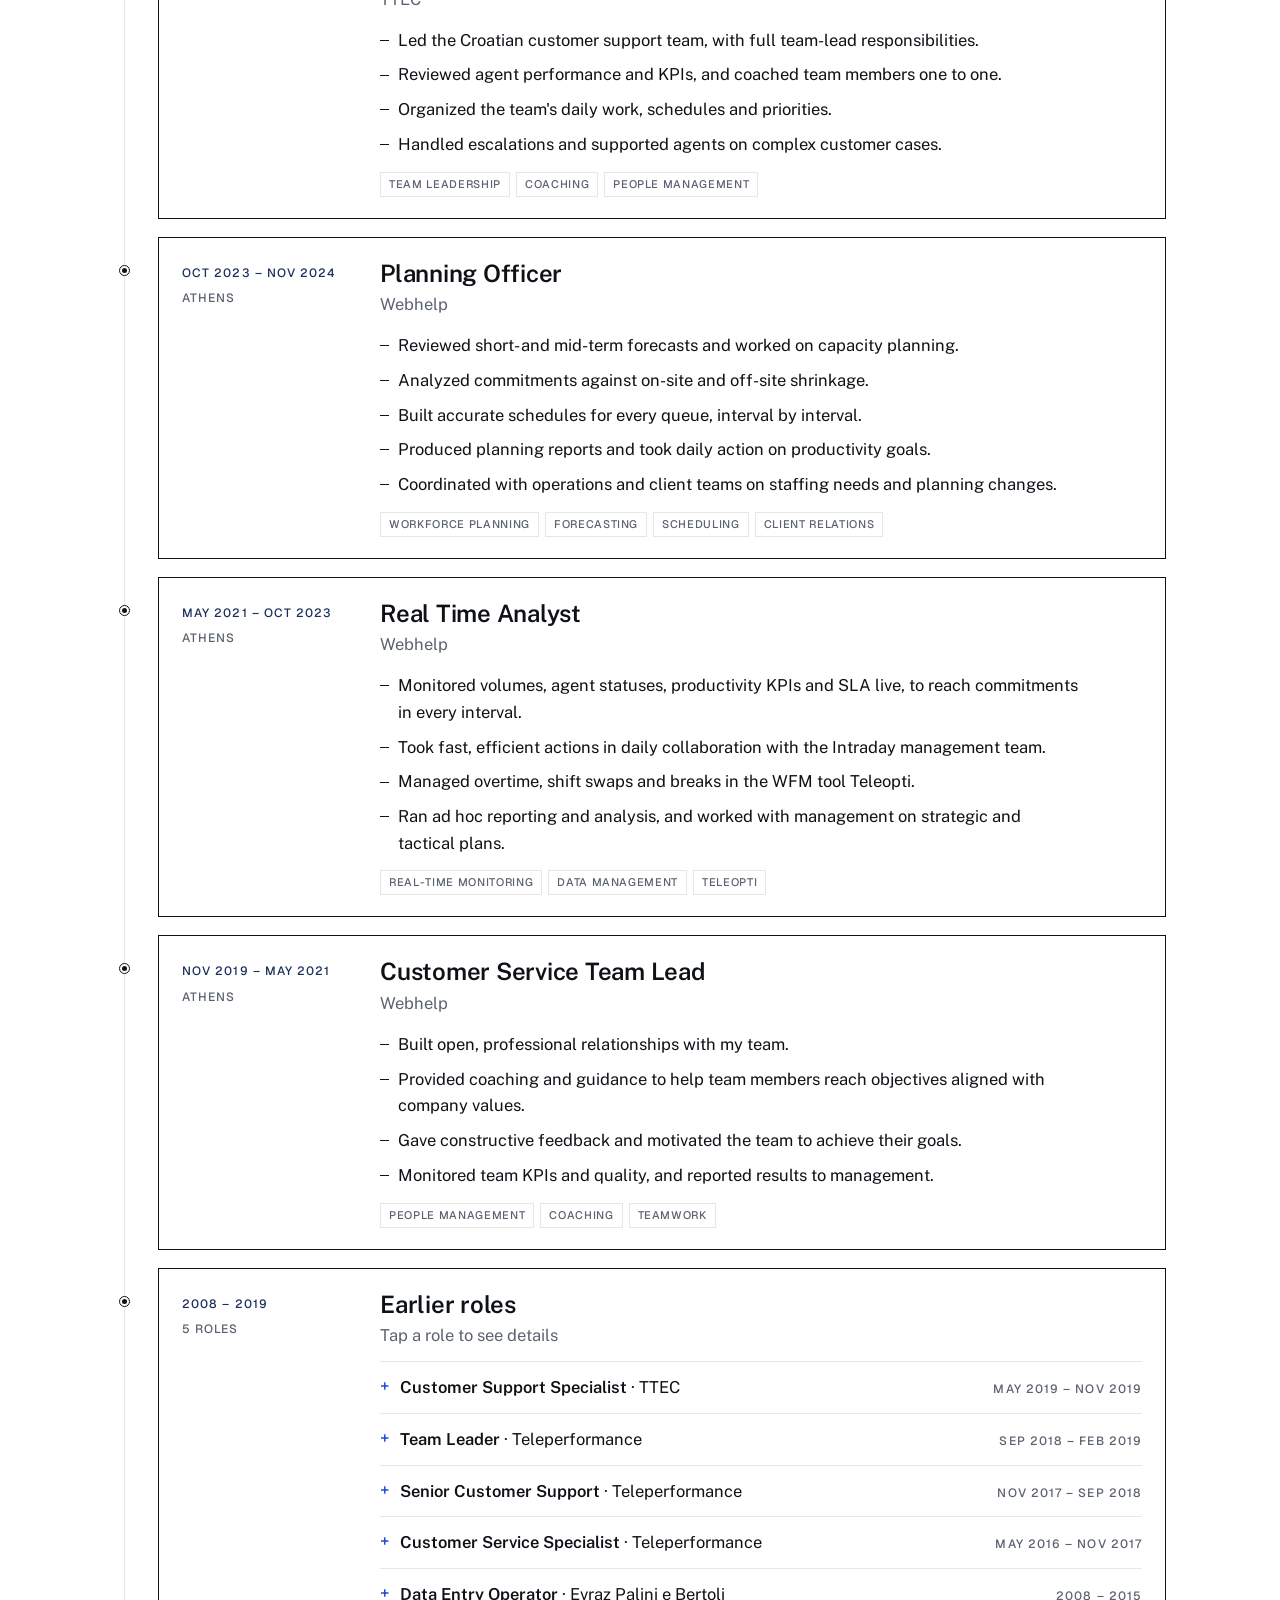
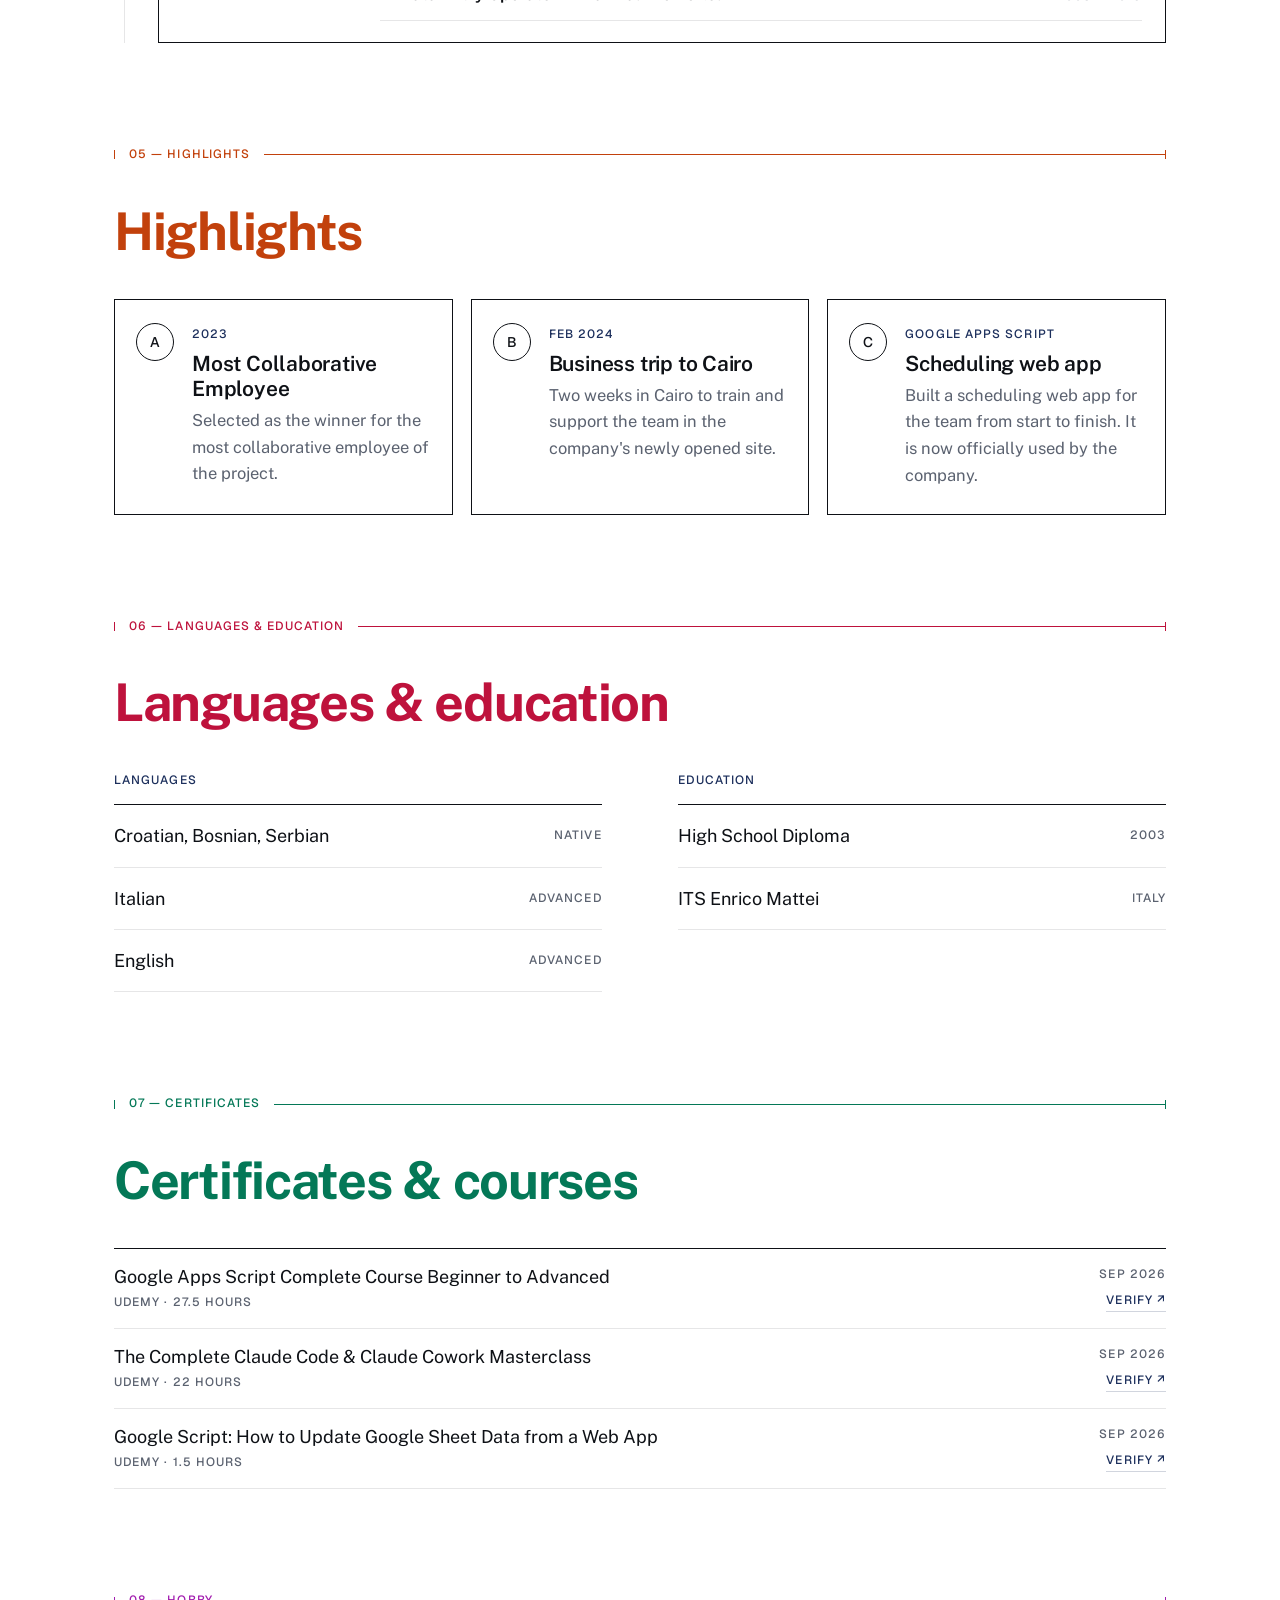
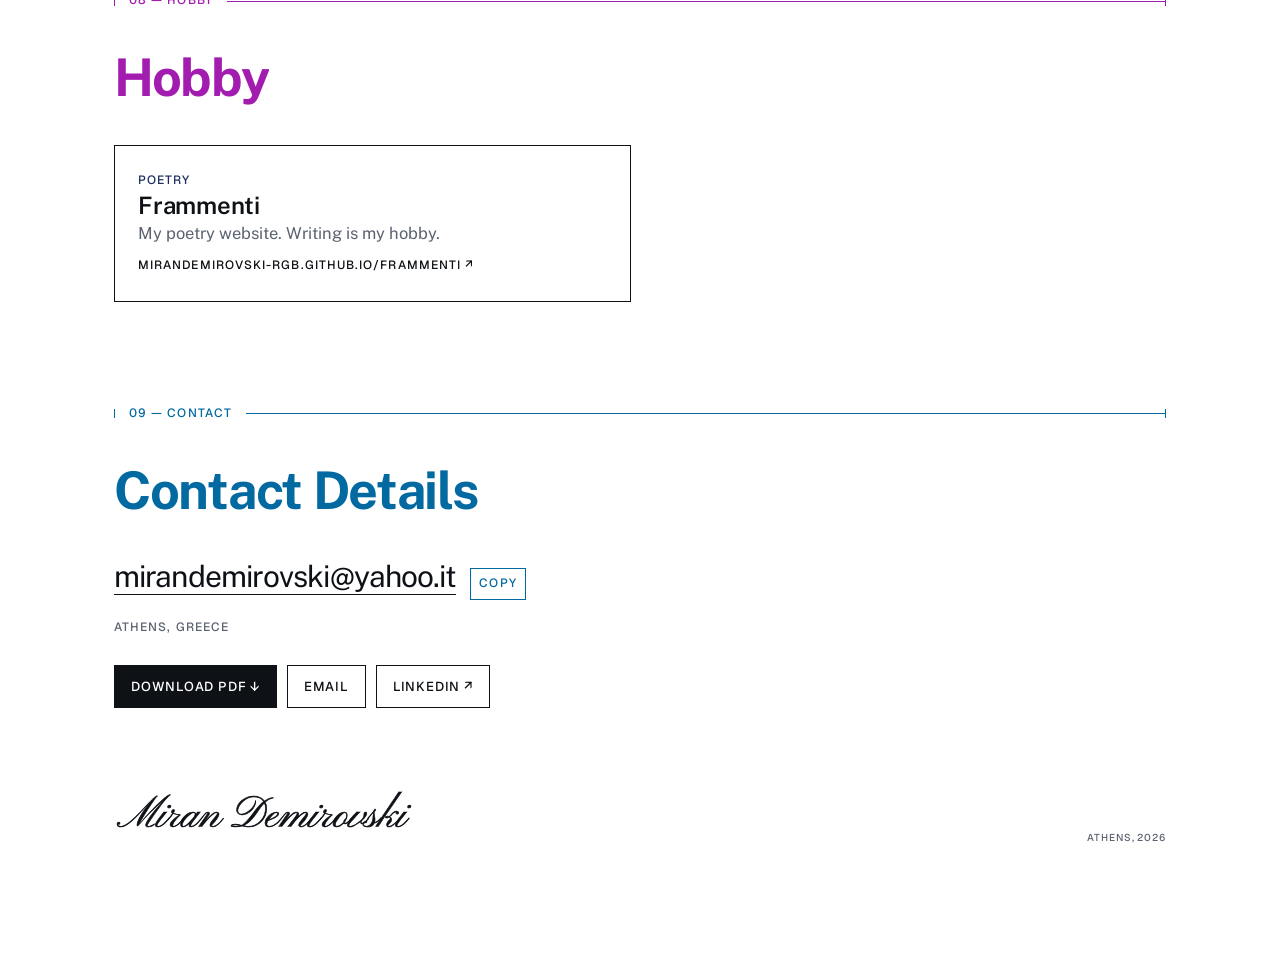
==== commit 650c2c8b: "Skills before Experience, shorter experience, tighter phone layout Based on recruiter research (fast" ====
--- a/index.html
+++ b/index.html
@@ -194,6 +194,17 @@
 .js .job .body { opacity: 0; transform: translateY(6px); transition: opacity .7s ease .55s, transform .7s cubic-bezier(.2,.8,.2,1) .55s; }
 .js .job.in .body { opacity: 1; transform: none; }
 .job.current .when { color: var(--ink); }
+.older { margin-top: 12px; border-top: 1px solid var(--grid-strong); }
+.older details { border-bottom: 1px solid var(--grid-strong); }
+.older summary { list-style: none; cursor: pointer; display: flex; justify-content: space-between; align-items: baseline; gap: 6px 16px; flex-wrap: wrap; padding: 12px 0; }
+.older summary::-webkit-details-marker { display: none; }
+.older summary .ot { position: relative; padding-left: 20px; }
+.older summary .ot::before { content: "+"; position: absolute; left: 0; top: -1px; color: var(--c, var(--dim)); font-weight: 600; transition: transform .25s ease; }
+.older details[open] summary .ot::before { transform: rotate(45deg); }
+.older summary b { font-weight: 600; }
+.older summary:hover b { color: var(--c, var(--dim)); }
+.older .od { color: var(--muted); }
+.older ul { margin: 0 0 14px 20px; }
 
 /* Highlights as drawing callouts */
 .callouts { display: grid; grid-template-columns: repeat(3, minmax(0, 1fr)); gap: 18px; }
@@ -208,11 +219,14 @@
 .js .callout.in .txt { opacity: 1; }
 
 /* Skills with measured underlines */
-.skills { display: grid; grid-template-columns: repeat(4, minmax(0, 1fr)); gap: 32px 28px; }
-.skill-group h3 { margin: 0 0 14px; color: var(--dim); }
-.skill-group ul { list-style: none; margin: 0; padding: 0; display: grid; gap: 12px; }
-.skill-group li { position: relative; padding-bottom: 9px; font-size: 16px; line-height: 1.3; }
-.skill-group li::after { content: ""; position: absolute; left: 0; right: 0; bottom: 0; height: 5px; border-left: 1px solid var(--ink); border-right: 1px solid var(--ink); background: linear-gradient(var(--ink), var(--ink)) center / 100% 1px no-repeat; transform-origin: left; }
+.skills { display: grid; grid-template-columns: repeat(2, minmax(0, 1fr)); gap: 26px clamp(24px, 4vw, 56px); }
+.skill-group { min-width: 0; }
+.skill-group h3 { margin: 0 0 12px; color: var(--c, var(--dim)); }
+.chips { display: flex; flex-wrap: wrap; gap: 8px; }
+.chip { font-size: 15px; line-height: 1.2; padding: 8px 12px; border: 1px solid var(--grid-strong); background: var(--paper); transition: border-color .2s ease, color .2s ease; }
+.chip:hover { border-color: var(--c, var(--ink)); color: var(--c, var(--ink)); }
+.js .chip { opacity: 0; transform: translateY(6px); transition: opacity .5s ease, transform .5s cubic-bezier(.2,.8,.2,1), border-color .2s ease, color .2s ease; transition-delay: calc(var(--i) * 35ms), calc(var(--i) * 35ms), 0s, 0s; }
+.js .skill-group.in .chip { opacity: 1; transform: none; }
 .js .skill-group li::after { transform: scaleX(0); transition: transform .8s cubic-bezier(.6,.05,.25,1); transition-delay: calc(var(--i) * 70ms); }
 .js .skill-group.in li::after { transform: none; }
 
@@ -296,8 +310,7 @@
   .fact:nth-child(2) { border-right: 0; }
   .fact:nth-child(3) { padding-left: 0; }
   .fact:nth-child(n+3) { border-top: 1px solid var(--grid-strong); }
-  .about, .duo, .callouts, .projects { grid-template-columns: minmax(0, 1fr); }
-  .skills { grid-template-columns: repeat(2, minmax(0, 1fr)); }
+  .about, .duo, .callouts, .projects, .skills { grid-template-columns: minmax(0, 1fr); }
 }
 @media (max-width: 720px) {
   .topbar .who { display: none; }
@@ -307,18 +320,41 @@
   .topbar .pdf { padding: 9px 10px; }
 }
 @media (max-width: 560px) {
+  body { font-size: 15px; line-height: 1.55; }
+  section { padding-block: 44px 0; }
+  h2 { font-size: 27px; margin-bottom: 20px; }
+  .dim { margin-bottom: 18px; }
+  .hero { padding-block: 40px 32px; }
+  .hero-text { gap: 16px; }
+  .headline { font-size: 16px; }
+  .photo { max-width: 300px; }
+  .fact { padding-block: 16px 18px; gap: 6px; }
+  .fact .num { font-size: 38px; }
+  .fact .lbl { font-size: 13.5px; }
+  .about .lead { font-size: 20px; }
+  .about .body { font-size: 15px; gap: 10px; }
+  .job h3 { font-size: 18px; }
+  .job ul { margin-top: 10px; gap: 6px; }
+  .job .tags { display: none; }
+  .timeline { gap: 12px; }
+  .callout h3 { font-size: 18px; }
+  .chip { font-size: 13.5px; padding: 7px 10px; }
+  .row { padding-block: 12px; }
+  .cert .cn { font-size: 15.5px; }
+  .project { padding: 20px 18px; }
+  .project h3 { font-size: 20px; }
+  .contact { padding-bottom: 90px; }
   .timeline { padding-left: 26px; }
   .tl-track, .tl-line { left: 4px; }
   .job { grid-template-columns: minmax(0, 1fr); padding: 18px 16px; }
   .job .node { left: -27px; top: 24px; }
   .callout { padding: 22px 16px 22px 70px; }
   .callout .bubble { left: 16px; }
-  .skills { grid-template-columns: minmax(0, 1fr); }
   .fact { padding-right: 12px; }
   .fact + .fact { padding-left: 12px; }
   .fact:nth-child(3) { padding-left: 0; }
   .corner { display: none; }
-  .row { font-size: 17px; }
+  .row { font-size: 15.5px; }
 }
 </style>
 </head>
@@ -328,8 +364,8 @@
   <div class="bar-in">
     <a class="who" href="#top"></a>
     <nav class="lab" aria-label="Sections">
+      <a href="#sec-skills" style="--c:#7e22ce">Skills</a>
       <a href="#sec-experience" style="--c:#1d4ed8">Experience</a>
-      <a href="#sec-skills" style="--c:#7e22ce">Skills</a>
       <a href="#contact" style="--c:#0369a1">Contact</a>
     </nav>
     <a class="btn solid pdf" id="top-pdf" download>PDF ↓</a>
@@ -372,22 +408,22 @@
     <div class="about" id="about"></div>
   </section>
 
+  <section class="wrap" id="sec-skills" aria-labelledby="h-skills" style="--c:#7e22ce">
+    <div class="dim lab"><span class="tick"></span><span>03 — Skills</span><span class="line"></span></div>
+    <h2 id="h-skills" class="reveal">Skills</h2>
+    <div class="skills" id="skills"></div>
+  </section>
+
   <section class="wrap" id="sec-experience" aria-labelledby="h-exp" style="--c:#1d4ed8">
-    <div class="dim lab"><span class="tick"></span><span>03 — Experience</span><span class="line"></span></div>
+    <div class="dim lab"><span class="tick"></span><span>04 — Experience</span><span class="line"></span></div>
     <h2 id="h-exp" class="reveal">Experience</h2>
     <div class="timeline" id="timeline"><span class="tl-track"></span><span class="tl-line"></span></div>
   </section>
 
   <section class="wrap" aria-labelledby="h-hi" style="--c:#c2410c">
-    <div class="dim lab"><span class="tick"></span><span>04 — Highlights</span><span class="line"></span></div>
+    <div class="dim lab"><span class="tick"></span><span>05 — Highlights</span><span class="line"></span></div>
     <h2 id="h-hi" class="reveal">Highlights</h2>
     <div class="callouts" id="highlights"></div>
-  </section>
-
-  <section class="wrap" id="sec-skills" aria-labelledby="h-skills" style="--c:#7e22ce">
-    <div class="dim lab"><span class="tick"></span><span>05 — Skills</span><span class="line"></span></div>
-    <h2 id="h-skills" class="reveal">Skills</h2>
-    <div class="skills" id="skills"></div>
   </section>
 
   <section class="wrap" aria-labelledby="h-lang" style="--c:#be123c">
@@ -459,7 +495,8 @@
     C.about.map(function (p, i) { return '<p style="--i:' + i + '">' + t(p) + "</p>"; }).join("") + "</div>";
 
   var tl = $("#timeline");
-  C.jobs.forEach(function (j, i) {
+  var OLDER = ["ttec-css", "tp-tl", "tp-senior", "tp-css", "data"];
+  C.jobs.filter(function (j) { return OLDER.indexOf(j.id) < 0; }).forEach(function (j, i) {
     var a = document.createElement("article");
     a.className = "job" + (i === 0 ? " current" : "");
     a.innerHTML = '<span class="node" aria-hidden="true"></span>' +
@@ -471,6 +508,18 @@
       "</div>";
     tl.appendChild(a);
   });
+  var older = C.jobs.filter(function (j) { return OLDER.indexOf(j.id) >= 0; });
+  var ea = document.createElement("article");
+  ea.className = "job earlier";
+  ea.innerHTML = '<span class="node" aria-hidden="true"></span>' +
+    '<span class="b t"></span><span class="b r"></span><span class="b bt"></span><span class="b l"></span>' +
+    '<div class="lab when">2008 – 2019<span>' + older.length + ' roles</span></div>' +
+    '<div class="body"><h3>Earlier roles</h3><p class="co">Tap a role to see details</p><div class="older">' +
+    older.map(function (j) {
+      return '<details><summary><span class="ot"><b>' + t(j.title) + "</b> · " + t(j.company) + '</span><span class="lab od">' + t(j.dates) + "</span></summary>" +
+        (j.points.length ? "<ul>" + j.points.map(function (p) { return "<li>" + t(p) + "</li>"; }).join("") + "</ul>" : "") + "</details>";
+    }).join("") + "</div></div>";
+  tl.appendChild(ea);
 
   $("#highlights").innerHTML = C.highlights.map(function (h, i) {
     return '<div class="callout"><span class="b t"></span><span class="b r"></span><span class="b bt"></span><span class="b l"></span>' +
@@ -479,8 +528,8 @@
   }).join("");
 
   $("#skills").innerHTML = C.skills.map(function (g) {
-    return '<div class="skill-group"><h3 class="lab">' + t(g.group) + "</h3><ul>" +
-      g.items.map(function (s, i) { return '<li style="--i:' + i + '">' + t(s) + "</li>"; }).join("") + "</ul></div>";
+    return '<div class="skill-group"><h3 class="lab">' + t(g.group) + '</h3><div class="chips">' +
+      g.items.map(function (x, i) { return '<span class="chip" style="--i:' + i + '">' + t(x) + "</span>"; }).join("") + "</div></div>";
   }).join("");
 
   $("#langs").innerHTML = C.languages.map(function (l) {
